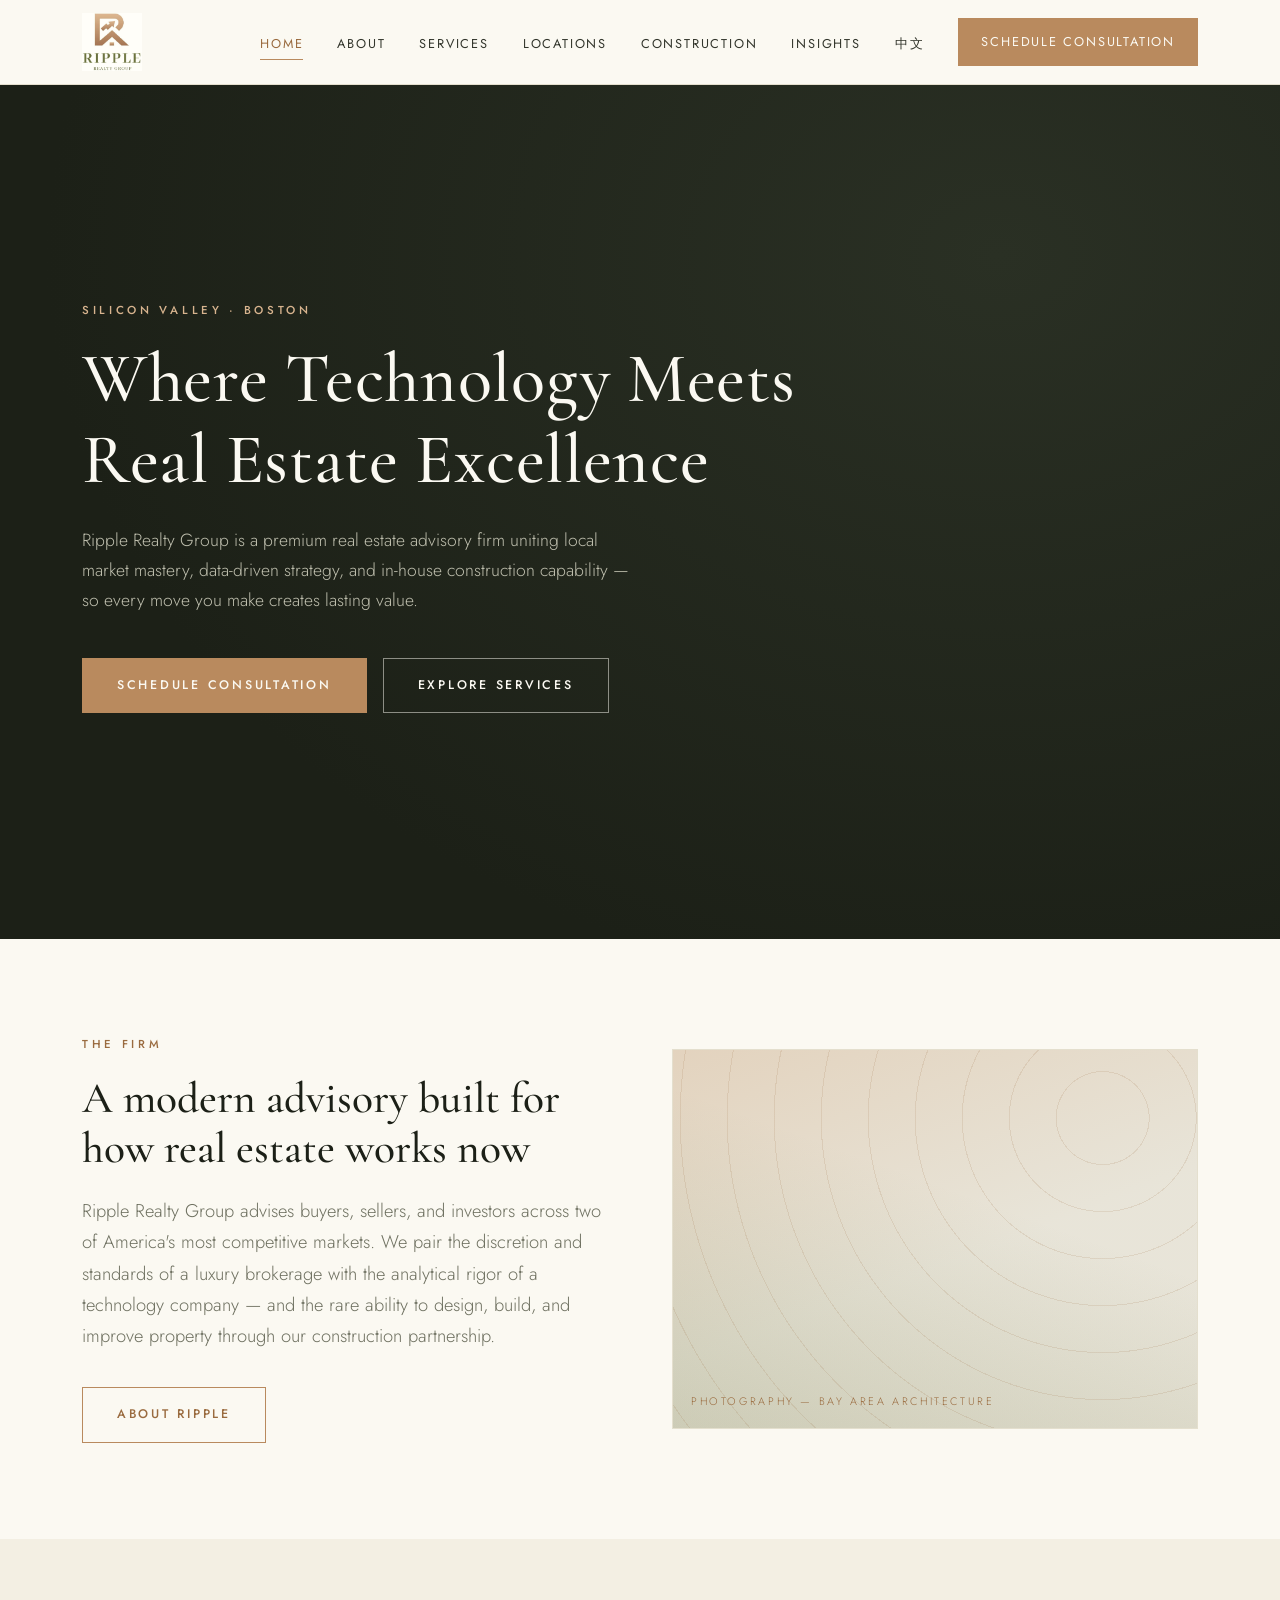
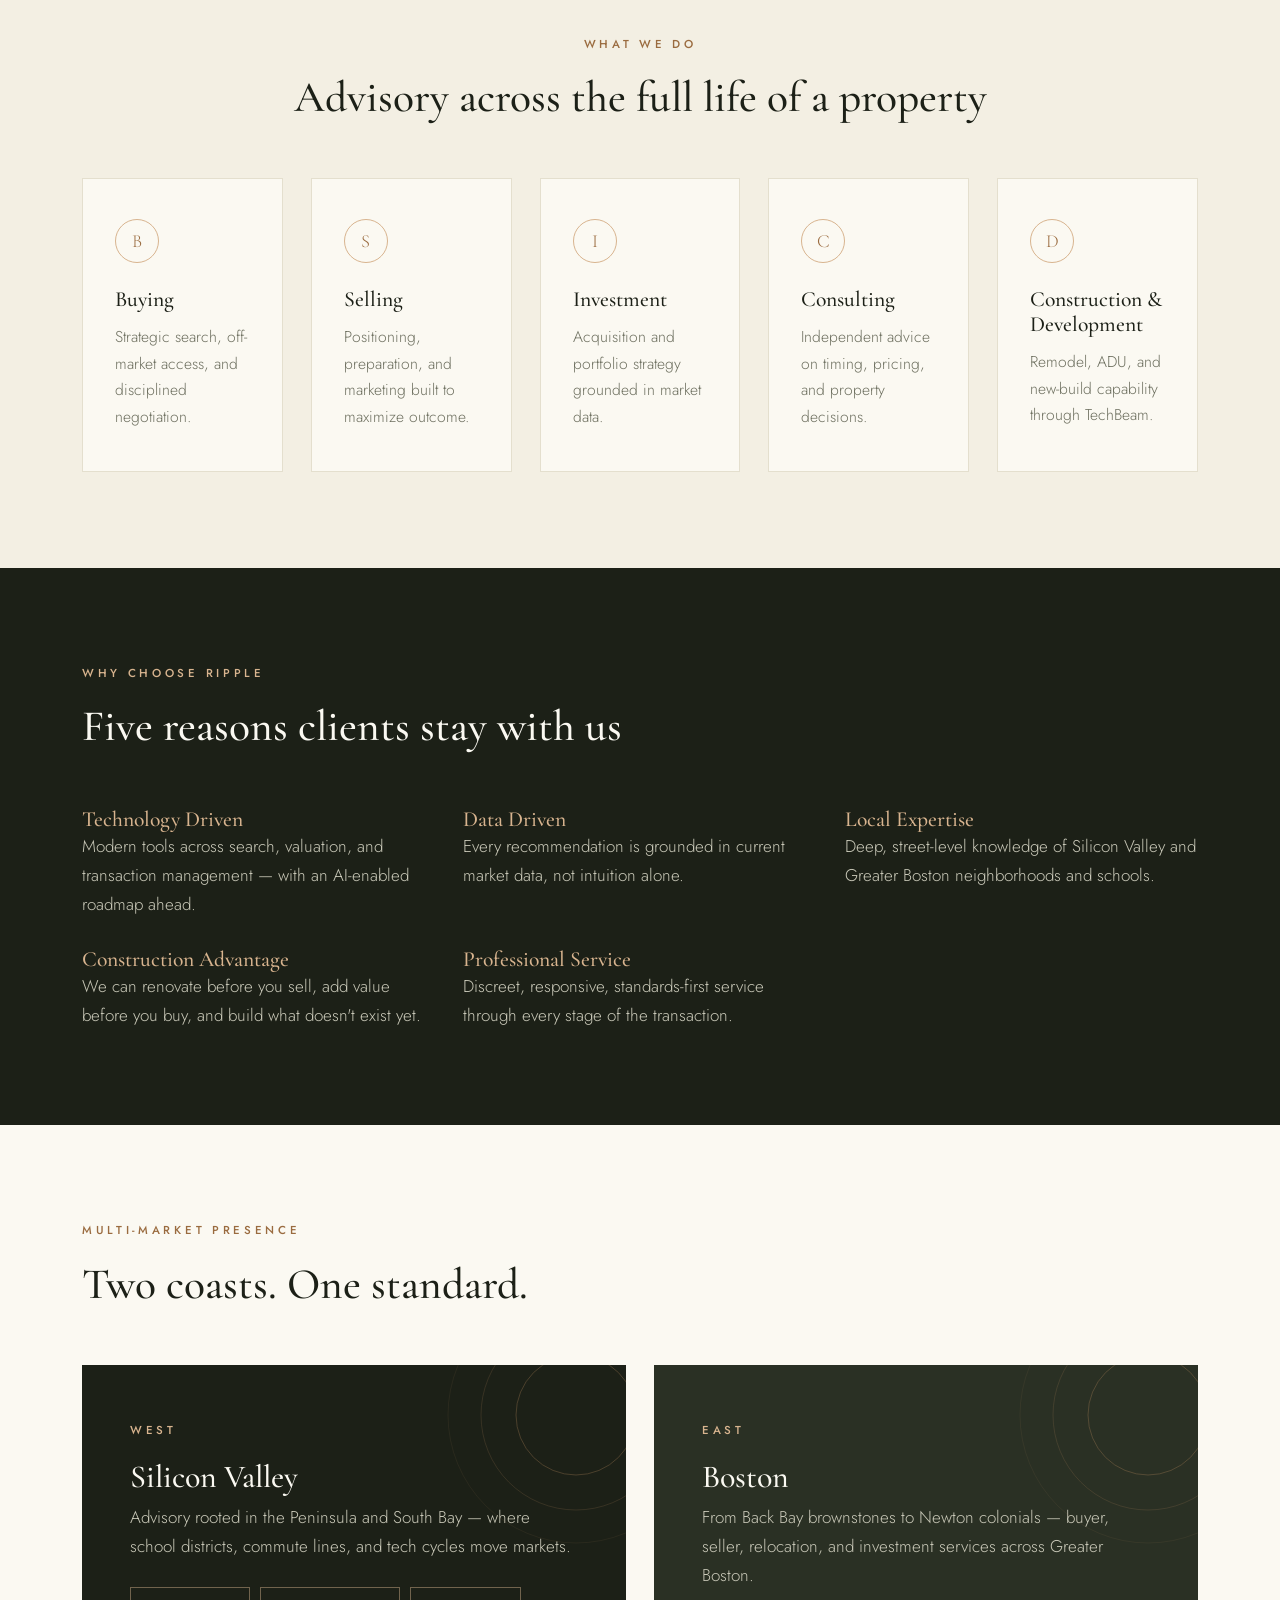
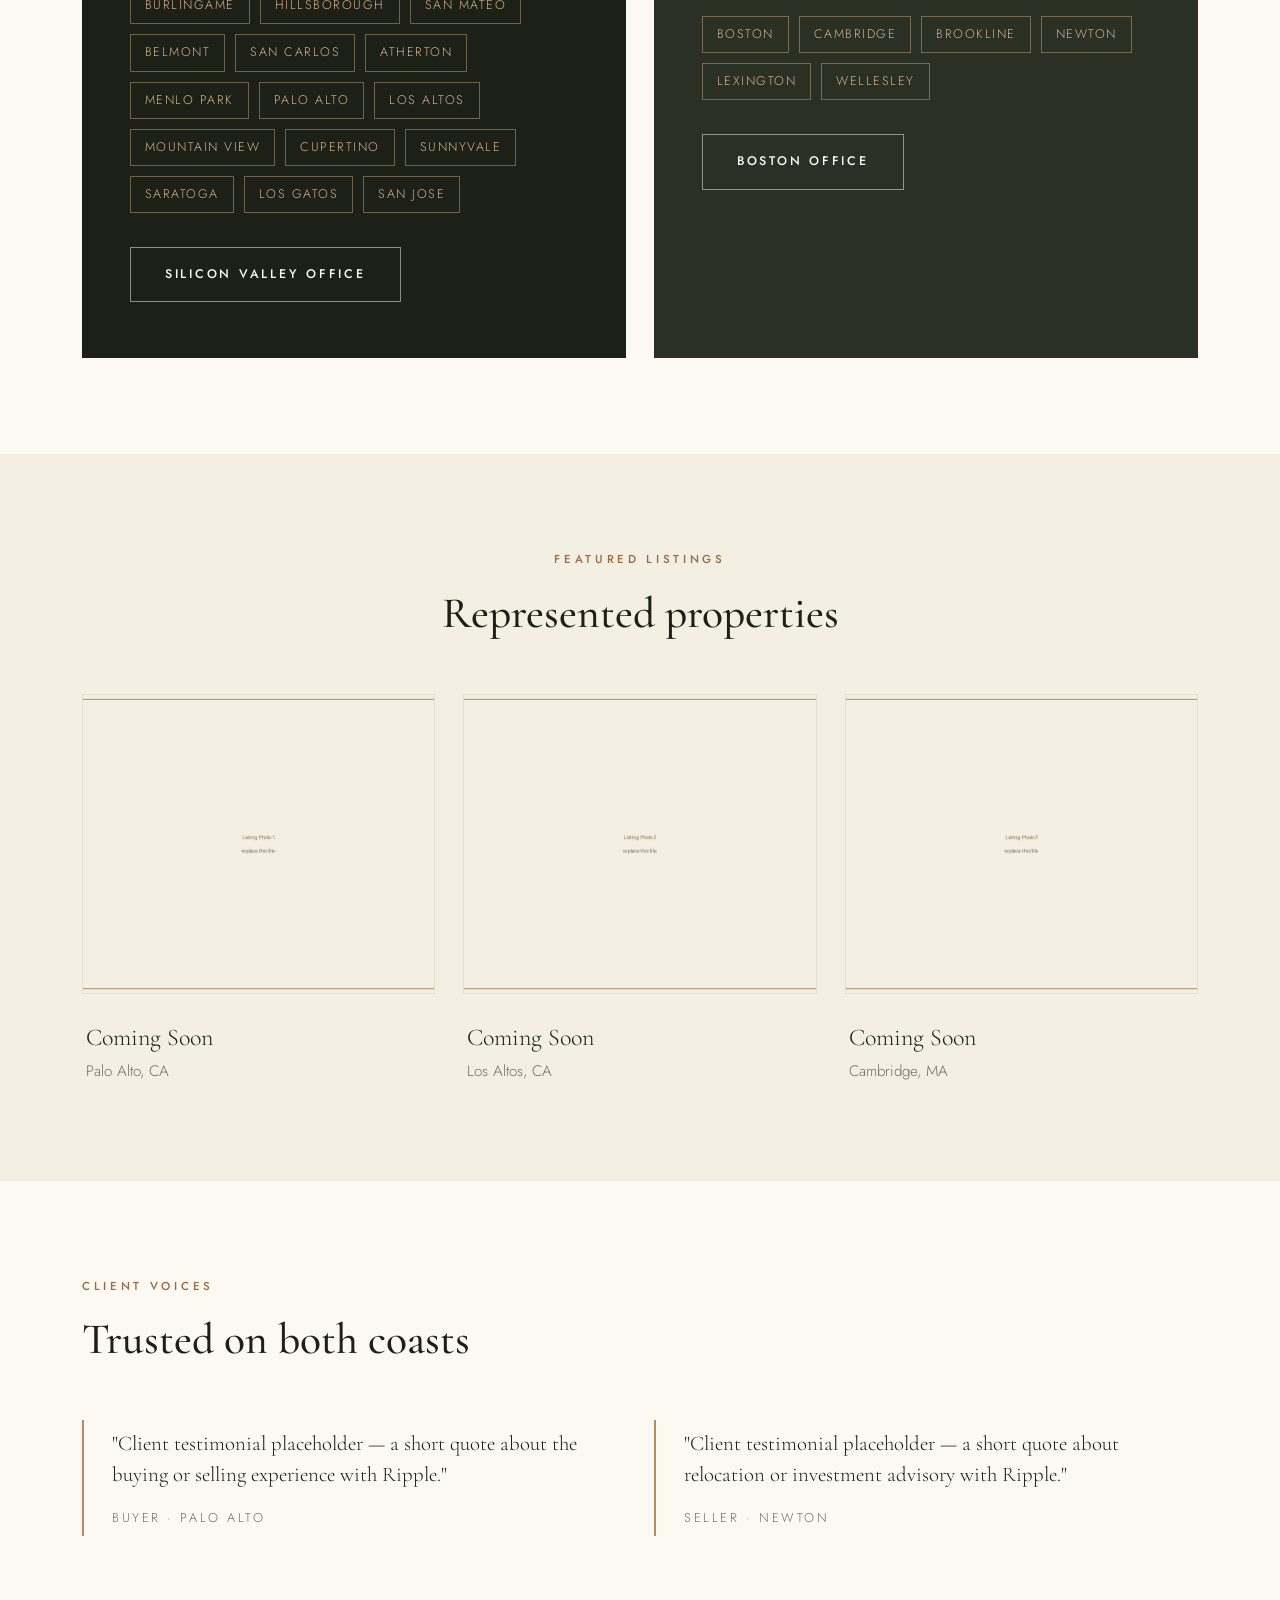
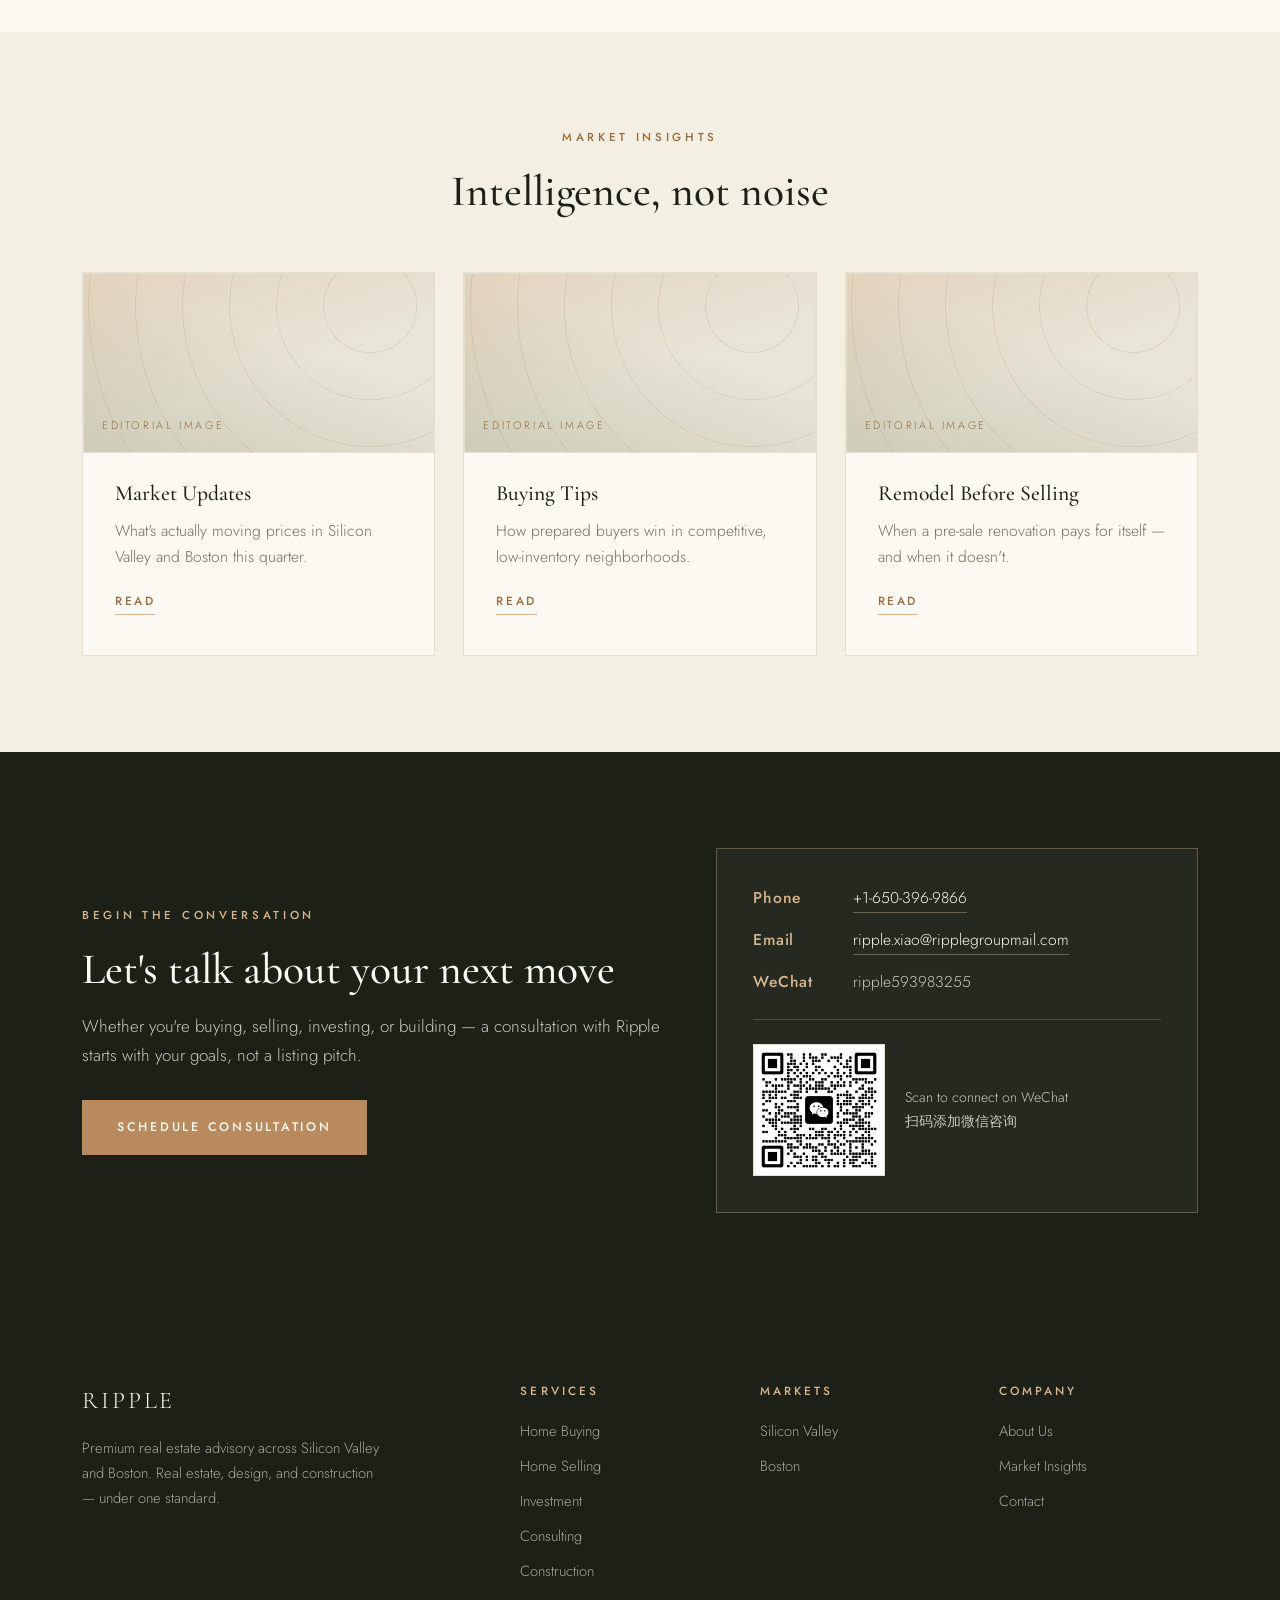
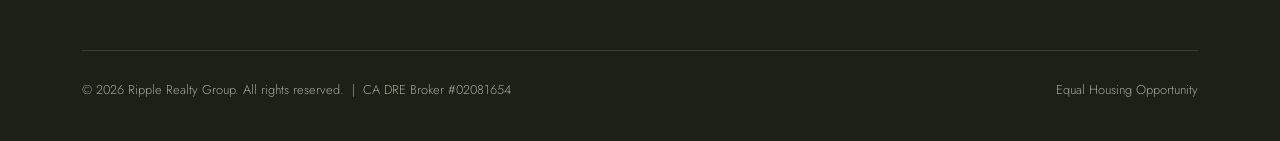
==== index.html @ 5e12f993 "Add Peninsula cities to Silicon Valley area tags Co-Authored-By: Claude Opus 5.5 <noreply@anthropic." ====
<!DOCTYPE html>
<html lang="en">
<head>
<meta charset="UTF-8">
<meta name="viewport" content="width=device-width, initial-scale=1.0">
<title>Ripple Realty Group | Premium Real Estate in Silicon Valley &amp; Boston</title>
<meta name="description" content="Ripple Realty Group is a technology-driven premium real estate advisory firm serving Silicon Valley and Boston — buying, selling, investment, consulting, and construction &amp; development.">
<meta property="og:title" content="Ripple Realty Group | Where Technology Meets Real Estate Excellence">
<meta property="og:description" content="Premium real estate advisory across Silicon Valley and Boston, combining local expertise, data, and construction capability.">
<meta property="og:type" content="website">
<meta property="og:url" content="https://ripplerealtygroup.com/">
<link rel="canonical" href="https://ripplerealtygroup.com/">
<link rel="alternate" hreflang="en" href="https://ripplerealtygroup.com/">
<link rel="alternate" hreflang="zh" href="https://ripplerealtygroup.com/zh/index.html">
<link rel="preconnect" href="https://fonts.googleapis.com">
<link rel="preconnect" href="https://fonts.gstatic.com" crossorigin>
<link href="https://fonts.googleapis.com/css2?family=Cormorant+Garamond:wght@400;500;600&family=Jost:wght@300;400;500&display=swap" rel="stylesheet">
<link rel="stylesheet" href="style.css">
</head>
<body>

<header class="site">
  <div class="wrap nav">
    <a class="logo" href="index.html" aria-label="Ripple Realty Group home"><img src="assets/logo.jpg" alt="Ripple Realty Group"></a>
    <nav>
      <button class="nav-toggle" aria-label="Menu" onclick="document.getElementById('menu').classList.toggle('open')">☰</button>
      <ul id="menu">
        <li><a href="index.html" class="active">Home</a></li>
        <li><a href="about.html">About</a></li>
        <li><a href="services.html">Services</a></li>
        <li><a href="locations.html">Locations</a></li>
        <li><a href="construction.html">Construction</a></li>
        <li><a href="insights.html">Insights</a></li>
        <li><a href="zh/index.html" lang="zh">中文</a></li>
        <li><a class="btn solid" href="#contact">Schedule Consultation</a></li>
      </ul>
    </nav>
  </div>
</header>

<!-- HERO -->
<section class="hero on-dark">
  <svg class="ripple-field" viewBox="0 0 1400 700" preserveAspectRatio="xMidYMid slice" aria-hidden="true">
    <g>
      <circle cx="1080" cy="330" r="120" style="animation-delay:0s"/>
      <circle cx="1080" cy="330" r="120" style="animation-delay:2.2s"/>
      <circle cx="1080" cy="330" r="120" style="animation-delay:4.4s"/>
      <circle cx="1080" cy="330" r="120" style="animation-delay:6.6s"/>
      <circle cx="230" cy="620" r="90" style="animation-delay:1.4s"/>
      <circle cx="230" cy="620" r="90" style="animation-delay:5s"/>
    </g>
  </svg>
  <div class="wrap">
    <span class="eyebrow">Silicon Valley · Boston</span>
    <h1>Where Technology Meets<br>Real Estate Excellence</h1>
    <p class="sub">Ripple Realty Group is a premium real estate advisory firm uniting local market mastery, data-driven strategy, and in-house construction capability — so every move you make creates lasting value.</p>
    <div class="cta-row">
      <a class="btn solid" href="#contact">Schedule Consultation</a>
      <a class="btn ghost-light" href="services.html">Explore Services</a>
    </div>
  </div>
</section>

<!-- COMPANY OVERVIEW -->
<section>
  <div class="wrap feature-row">
    <div>
      <span class="eyebrow">The Firm</span>
      <h2>A modern advisory built for how real estate works now</h2>
      <p class="lede" style="margin-top:22px">Ripple Realty Group advises buyers, sellers, and investors across two of America's most competitive markets. We pair the discretion and standards of a luxury brokerage with the analytical rigor of a technology company — and the rare ability to design, build, and improve property through our construction partnership.</p>
      <a class="btn" style="margin-top:36px" href="about.html">About Ripple</a>
    </div>
    <div class="photo"><span>Photography — Bay Area architecture</span></div>
  </div>
</section>

<!-- SERVICES -->
<section class="tinted">
  <div class="wrap">
    <div class="section-head center">
      <span class="eyebrow">What We Do</span>
      <h2>Advisory across the full life of a property</h2>
    </div>
    <div class="grid c5">
      <a class="card" href="services.html#buying"><div class="card-mark">B</div><h3>Buying</h3><p>Strategic search, off-market access, and disciplined negotiation.</p></a>
      <a class="card" href="services.html#selling"><div class="card-mark">S</div><h3>Selling</h3><p>Positioning, preparation, and marketing built to maximize outcome.</p></a>
      <a class="card" href="services.html#investment"><div class="card-mark">I</div><h3>Investment</h3><p>Acquisition and portfolio strategy grounded in market data.</p></a>
      <a class="card" href="services.html#consulting"><div class="card-mark">C</div><h3>Consulting</h3><p>Independent advice on timing, pricing, and property decisions.</p></a>
      <a class="card" href="construction.html"><div class="card-mark">D</div><h3>Construction &amp; Development</h3><p>Remodel, ADU, and new-build capability through TechBeam.</p></a>
    </div>
  </div>
</section>

<!-- WHY RIPPLE -->
<section class="dark on-dark">
  <div class="wrap">
    <div class="section-head">
      <span class="eyebrow">Why Choose Ripple</span>
      <h2>Five reasons clients stay with us</h2>
    </div>
    <div class="grid c3">
      <div><h3 style="color:var(--bronze-light)">Technology Driven</h3><p>Modern tools across search, valuation, and transaction management — with an AI-enabled roadmap ahead.</p></div>
      <div><h3 style="color:var(--bronze-light)">Data Driven</h3><p>Every recommendation is grounded in current market data, not intuition alone.</p></div>
      <div><h3 style="color:var(--bronze-light)">Local Expertise</h3><p>Deep, street-level knowledge of Silicon Valley and Greater Boston neighborhoods and schools.</p></div>
      <div><h3 style="color:var(--bronze-light)">Construction Advantage</h3><p>We can renovate before you sell, add value before you buy, and build what doesn't exist yet.</p></div>
      <div><h3 style="color:var(--bronze-light)">Professional Service</h3><p>Discreet, responsive, standards-first service through every stage of the transaction.</p></div>
    </div>
  </div>
</section>

<!-- MULTI-MARKET -->
<section>
  <div class="wrap">
    <div class="section-head">
      <span class="eyebrow">Multi-Market Presence</span>
      <h2>Two coasts. One standard.</h2>
    </div>
    <div class="grid c2">
      <div class="market-panel on-dark">
        <svg class="ripple-corner" width="260" height="260" viewBox="0 0 260 260" aria-hidden="true">
          <circle cx="130" cy="130" r="60" fill="none" stroke="#B98A5E" stroke-width="1" opacity=".6"/>
          <circle cx="130" cy="130" r="95" fill="none" stroke="#B98A5E" stroke-width="1" opacity=".35"/>
          <circle cx="130" cy="130" r="128" fill="none" stroke="#B98A5E" stroke-width="1" opacity=".18"/>
        </svg>
        <span class="eyebrow">West</span>
        <h3>Silicon Valley</h3>
        <p>Advisory rooted in the Peninsula and South Bay — where school districts, commute lines, and tech cycles move markets.</p>
        <ul class="areas">
          <li>Burlingame</li><li>Hillsborough</li><li>San Mateo</li><li>Belmont</li><li>San Carlos</li><li>Atherton</li><li>Menlo Park</li><li>Palo Alto</li><li>Los Altos</li><li>Mountain View</li><li>Cupertino</li><li>Sunnyvale</li><li>Saratoga</li><li>Los Gatos</li><li>San Jose</li>
        </ul>
        <a class="btn ghost-light" href="locations.html#silicon-valley">Silicon Valley Office</a>
      </div>
      <div class="market-panel alt on-dark">
        <svg class="ripple-corner" width="260" height="260" viewBox="0 0 260 260" aria-hidden="true">
          <circle cx="130" cy="130" r="60" fill="none" stroke="#B98A5E" stroke-width="1" opacity=".6"/>
          <circle cx="130" cy="130" r="95" fill="none" stroke="#B98A5E" stroke-width="1" opacity=".35"/>
          <circle cx="130" cy="130" r="128" fill="none" stroke="#B98A5E" stroke-width="1" opacity=".18"/>
        </svg>
        <span class="eyebrow">East</span>
        <h3>Boston</h3>
        <p>From Back Bay brownstones to Newton colonials — buyer, seller, relocation, and investment services across Greater Boston.</p>
        <ul class="areas">
          <li>Boston</li><li>Cambridge</li><li>Brookline</li><li>Newton</li><li>Lexington</li><li>Wellesley</li>
        </ul>
        <a class="btn ghost-light" href="locations.html#boston">Boston Office</a>
      </div>
    </div>
  </div>
</section>

<!-- FEATURED LISTINGS (placeholder) -->
<section class="tinted">
  <div class="wrap">
    <div class="section-head center">
      <span class="eyebrow">Featured Listings</span>
      <h2>Represented properties</h2>
    </div>
    <div class="grid c3">
      <div class="listing"><img class="lphoto" src="assets/listing-1.jpg" alt="Featured listing — Palo Alto, CA"><div class="meta"><div class="price">Coming Soon</div><div class="addr">Palo Alto, CA</div></div></div>
      <div class="listing"><img class="lphoto" src="assets/listing-2.jpg" alt="Featured listing — Los Altos, CA"><div class="meta"><div class="price">Coming Soon</div><div class="addr">Los Altos, CA</div></div></div>
      <div class="listing"><img class="lphoto" src="assets/listing-3.jpg" alt="Featured listing — Cambridge, MA"><div class="meta"><div class="price">Coming Soon</div><div class="addr">Cambridge, MA</div></div></div>
    </div>
  </div>
</section>

<!-- TESTIMONIALS (placeholder) -->
<section>
  <div class="wrap">
    <div class="section-head">
      <span class="eyebrow">Client Voices</span>
      <h2>Trusted on both coasts</h2>
    </div>
    <div class="grid c2">
      <blockquote class="quote"><p>"Client testimonial placeholder — a short quote about the buying or selling experience with Ripple."</p><cite>Buyer · Palo Alto</cite></blockquote>
      <blockquote class="quote"><p>"Client testimonial placeholder — a short quote about relocation or investment advisory with Ripple."</p><cite>Seller · Newton</cite></blockquote>
    </div>
  </div>
</section>

<!-- MARKET INSIGHTS -->
<section class="tinted">
  <div class="wrap">
    <div class="section-head center">
      <span class="eyebrow">Market Insights</span>
      <h2>Intelligence, not noise</h2>
    </div>
    <div class="grid c3">
      <a class="card" href="insights.html"><div class="photo" style="min-height:180px;margin:-40px -32px 28px"><span>Editorial image</span></div><h3>Market Updates</h3><p>What's actually moving prices in Silicon Valley and Boston this quarter.</p><span class="more">Read</span></a>
      <a class="card" href="insights.html"><div class="photo" style="min-height:180px;margin:-40px -32px 28px"><span>Editorial image</span></div><h3>Buying Tips</h3><p>How prepared buyers win in competitive, low-inventory neighborhoods.</p><span class="more">Read</span></a>
      <a class="card" href="insights.html"><div class="photo" style="min-height:180px;margin:-40px -32px 28px"><span>Editorial image</span></div><h3>Remodel Before Selling</h3><p>When a pre-sale renovation pays for itself — and when it doesn't.</p><span class="more">Read</span></a>
    </div>
  </div>
</section>

<!-- CONTACT CTA -->
<section class="dark on-dark" id="contact">
  <div class="wrap contact-grid">
    <div>
      <span class="eyebrow">Begin the Conversation</span>
      <h2>Let's talk about your next move</h2>
      <p style="margin:18px 0 30px">Whether you're buying, selling, investing, or building — a consultation with Ripple starts with your goals, not a listing pitch.</p>
      <a class="btn solid" href="mailto:ripple.xiao@ripplegroupmail.com">Schedule Consultation</a>
    </div>
    <div class="contact-card">
      <div class="row"><b>Phone</b><a href="tel:+16503969866">+1-650-396-9866</a></div>
      <div class="row"><b>Email</b><a href="mailto:ripple.xiao@ripplegroupmail.com">ripple.xiao@ripplegroupmail.com</a></div>
      <div class="row"><b>WeChat</b><span>ripple593983255</span></div>
      <div class="qr-box">
        <img src="assets/wechat-qr.png" alt="WeChat QR code — scan to add Ripple Realty Group on WeChat">
        <p>Scan to connect on WeChat<br>扫码添加微信咨询</p>
      </div>
    </div>
  </div>
</section>

<footer class="site">
  <div class="wrap">
    <div class="cols">
      <div>
        <div class="brandline">RIPPLE</div>
        <p style="margin-top:14px;max-width:300px">Premium real estate advisory across Silicon Valley and Boston. Real estate, design, and construction — under one standard.</p>
      </div>
      <div>
        <h4>Services</h4>
        <ul>
          <li><a href="services.html#buying">Home Buying</a></li>
          <li><a href="services.html#selling">Home Selling</a></li>
          <li><a href="services.html#investment">Investment</a></li>
          <li><a href="services.html#consulting">Consulting</a></li>
          <li><a href="construction.html">Construction</a></li>
        </ul>
      </div>
      <div>
        <h4>Markets</h4>
        <ul>
          <li><a href="locations.html#silicon-valley">Silicon Valley</a></li>
          <li><a href="locations.html#boston">Boston</a></li>
        </ul>
      </div>
      <div>
        <h4>Company</h4>
        <ul>
          <li><a href="about.html">About Us</a></li>
          <li><a href="insights.html">Market Insights</a></li>
          <li><a href="#contact">Contact</a></li>
        </ul>
      </div>
    </div>
    <div class="legal">
      <span>© 2026 Ripple Realty Group. All rights reserved. &nbsp;|&nbsp; CA DRE Broker #02081654</span>
      <span>Equal Housing Opportunity</span>
    </div>
  </div>
</footer>

</body>
</html>
---- style.css ----
/* ============================================================
   Ripple Realty Group — Brand Stylesheet
   Palette drawn from brand logo: cream, bronze, olive, deep ink
   ============================================================ */
:root {
  --cream: #FBF9F2;
  --cream-deep: #F3EFE3;
  --bronze: #B98A5E;
  --bronze-light: #D8B48F;
  --bronze-deep: #9A6B3F;
  --olive: #71793F;
  --olive-soft: #8A9159;
  --ink: #1C2017;
  --ink-soft: #2A3024;
  --text: #33362C;
  --text-muted: #6E7060;
  --line: #E4DFCE;
  --radius: 2px;
  --max: 1180px;
  --font-display: "Cormorant Garamond", Georgia, serif;
  --font-body: "Jost", "Helvetica Neue", Arial, sans-serif;
}

* { margin: 0; padding: 0; box-sizing: border-box; }
html { scroll-behavior: smooth; }
body {
  font-family: var(--font-body);
  font-weight: 300;
  color: var(--text);
  background: var(--cream);
  line-height: 1.7;
  font-size: 17px;
  -webkit-font-smoothing: antialiased;
}
img { max-width: 100%; display: block; }
a { color: inherit; text-decoration: none; }
.wrap { max-width: var(--max); margin: 0 auto; padding: 0 32px; }

/* ---------- Typography ---------- */
h1, h2, h3, .display {
  font-family: var(--font-display);
  font-weight: 500;
  color: var(--ink);
  line-height: 1.15;
}
h1 { font-size: clamp(2.6rem, 5.5vw, 4.4rem); letter-spacing: 0.01em; }
h2 { font-size: clamp(1.9rem, 3.4vw, 2.8rem); }
h3 { font-size: 1.35rem; }
.eyebrow {
  font-family: var(--font-body);
  font-size: 0.72rem;
  font-weight: 500;
  letter-spacing: 0.32em;
  text-transform: uppercase;
  color: var(--bronze-deep);
  display: block;
  margin-bottom: 18px;
}
.on-dark .eyebrow { color: var(--bronze-light); }
.on-dark h1, .on-dark h2, .on-dark h3 { color: var(--cream); }
.on-dark p { color: #C9C8B8; }
.lede { font-size: 1.15rem; color: var(--text-muted); max-width: 640px; }

/* ---------- Buttons ---------- */
.btn {
  display: inline-block;
  font-family: var(--font-body);
  font-size: 0.78rem;
  font-weight: 500;
  letter-spacing: 0.22em;
  text-transform: uppercase;
  padding: 16px 34px;
  border: 1px solid var(--bronze);
  color: var(--bronze-deep);
  background: transparent;
  transition: background .3s, color .3s;
  cursor: pointer;
}
.btn:hover { background: var(--bronze); color: var(--cream); }
.btn.solid { background: var(--bronze); color: var(--cream); }
.btn.solid:hover { background: var(--bronze-deep); border-color: var(--bronze-deep); }
.btn.ghost-light { border-color: rgba(251,249,242,.5); color: var(--cream); }
.btn.ghost-light:hover { background: var(--cream); color: var(--ink); border-color: var(--cream); }
.btn:focus-visible { outline: 2px solid var(--olive); outline-offset: 3px; }

/* ---------- Header ---------- */
header.site {
  position: sticky; top: 0; z-index: 50;
  background: rgba(251,249,242,.92);
  backdrop-filter: blur(10px);
  border-bottom: 1px solid var(--line);
}
.nav {
  display: flex; align-items: center; justify-content: space-between;
  height: 84px;
}
.nav .logo img { height: 58px; width: auto; }
.nav ul { display: flex; gap: 34px; list-style: none; align-items: center; }
.nav ul a {
  font-size: 0.8rem; font-weight: 400; letter-spacing: 0.14em;
  text-transform: uppercase; color: var(--text);
  padding: 6px 0; border-bottom: 1px solid transparent;
  transition: border-color .25s, color .25s;
}
.nav ul a:hover, .nav ul a.active { color: var(--bronze-deep); border-color: var(--bronze); }
.nav .btn { padding: 12px 22px; }
.nav-toggle { display: none; background: none; border: none; font-size: 1.6rem; color: var(--ink); cursor: pointer; }

/* ---------- Hero (ripple signature) ---------- */
.hero {
  position: relative;
  background: radial-gradient(120% 140% at 78% 20%, var(--ink-soft) 0%, var(--ink) 62%);
  color: var(--cream);
  overflow: hidden;
}
.hero .wrap { position: relative; z-index: 2; padding-top: 120px; padding-bottom: 130px; }
.hero p.sub { max-width: 560px; margin: 26px 0 42px; color: #BFBFAE; font-size: 1.1rem; }
.hero .cta-row { display: flex; gap: 16px; flex-wrap: wrap; }
.ripple-field {
  position: absolute; inset: 0; z-index: 1; pointer-events: none;
}
.ripple-field circle {
  fill: none;
  stroke: var(--bronze);
  stroke-width: 1;
  opacity: 0;
  transform-origin: center;
  animation: ripple 9s linear infinite;
}
@keyframes ripple {
  0%   { opacity: 0; transform: scale(.35); }
  18%  { opacity: .38; }
  100% { opacity: 0; transform: scale(1.55); }
}
@media (prefers-reduced-motion: reduce) {
  .ripple-field circle { animation: none; opacity: .16; }
}

/* ---------- Sections ---------- */
section { padding: 96px 0; }
section.tight { padding: 72px 0; }
section.dark { background: var(--ink); }
section.tinted { background: var(--cream-deep); }
.section-head { max-width: 720px; margin-bottom: 56px; }
.section-head.center { margin-left: auto; margin-right: auto; text-align: center; }
.divider-ripple { display: block; margin: 22px 0 0; }

/* ---------- Grids & cards ---------- */
.grid { display: grid; gap: 28px; }
.grid.c3 { grid-template-columns: repeat(3, 1fr); }
.grid.c2 { grid-template-columns: repeat(2, 1fr); }
.grid.c5 { grid-template-columns: repeat(5, 1fr); }

.card {
  background: var(--cream);
  border: 1px solid var(--line);
  padding: 40px 32px;
  transition: transform .3s, box-shadow .3s, border-color .3s;
}
.card:hover { transform: translateY(-4px); border-color: var(--bronze-light); box-shadow: 0 18px 40px -24px rgba(28,32,23,.35); }
.card h3 { margin-bottom: 12px; }
.card p { font-size: 0.98rem; color: var(--text-muted); }
.card .more {
  display: inline-block; margin-top: 20px;
  font-size: 0.74rem; font-weight: 500; letter-spacing: 0.22em; text-transform: uppercase;
  color: var(--bronze-deep); border-bottom: 1px solid var(--bronze-light); padding-bottom: 3px;
}
.card-mark {
  width: 44px; height: 44px; margin-bottom: 24px;
  border: 1px solid var(--bronze-light); border-radius: 50%;
  display: flex; align-items: center; justify-content: center;
  color: var(--bronze-deep); font-family: var(--font-display); font-size: 1.15rem;
}

/* photo placeholder blocks — swap with real photography */
.photo {
  position: relative; overflow: hidden;
  background:
    linear-gradient(160deg, rgba(185,138,94,.28), rgba(28,32,23,.05) 55%),
    linear-gradient(20deg, rgba(113,121,63,.22), transparent 60%),
    var(--cream-deep);
  border: 1px solid var(--line);
  min-height: 260px;
  display: flex; align-items: flex-end;
}
.photo::before {
  content: ""; position: absolute; inset: 0;
  background-image: repeating-radial-gradient(circle at 82% 18%, transparent 0 46px, rgba(154,107,63,.14) 46px 47px);
}
.photo span {
  position: relative; margin: 18px;
  font-size: .68rem; letter-spacing: .24em; text-transform: uppercase; color: var(--bronze-deep);
}

/* ---------- Listings ---------- */
.listing .photo { min-height: 300px; }
.listing .meta { padding: 24px 4px 0; }
.listing .meta .price { font-family: var(--font-display); font-size: 1.5rem; color: var(--ink); }
.listing .meta .addr { color: var(--text-muted); font-size: .95rem; }

/* ---------- Markets ---------- */
.market-panel {
  position: relative; padding: 56px 48px;
  background: var(--ink); color: var(--cream); overflow: hidden;
}
.market-panel.alt { background: var(--ink-soft); }
.market-panel h3 { font-size: 2rem; color: var(--cream); margin-bottom: 8px; }
.market-panel .areas { display: flex; flex-wrap: wrap; gap: 10px; margin: 26px 0 34px; padding: 0; list-style: none; }
.market-panel .areas li {
  font-size: .78rem; letter-spacing: .12em; text-transform: uppercase;
  border: 1px solid rgba(216,180,143,.45); color: var(--bronze-light);
  padding: 7px 14px;
}
.market-panel .ripple-corner { position: absolute; right: -80px; top: -80px; opacity: .5; }

/* ---------- Testimonials ---------- */
.quote {
  border-left: 2px solid var(--bronze); padding: 8px 0 8px 28px;
}
.quote p { font-family: var(--font-display); font-size: 1.3rem; color: var(--ink); line-height: 1.5; }
.quote cite { display: block; margin-top: 16px; font-style: normal; font-size: .8rem; letter-spacing: .2em; text-transform: uppercase; color: var(--text-muted); }

/* ---------- CTA band ---------- */
.cta-band { text-align: center; }
.cta-band h2 { margin-bottom: 18px; }
.cta-band p { max-width: 560px; margin: 0 auto 36px; }

/* ---------- Footer ---------- */
footer.site {
  background: var(--ink); color: #A8A897; padding: 72px 0 40px; font-size: .92rem;
}
footer .cols { display: grid; grid-template-columns: 2fr 1fr 1fr 1fr; gap: 40px; margin-bottom: 56px; }
footer h4 { font-family: var(--font-body); font-size: .74rem; letter-spacing: .26em; text-transform: uppercase; color: var(--bronze-light); margin-bottom: 18px; font-weight: 500; }
footer ul { list-style: none; }
footer ul li { margin-bottom: 10px; }
footer a:hover { color: var(--cream); }
footer .brandline { font-family: var(--font-display); font-size: 1.5rem; color: var(--cream); letter-spacing: .12em; }
footer .legal { border-top: 1px solid rgba(228,223,206,.15); padding-top: 28px; display: flex; justify-content: space-between; flex-wrap: wrap; gap: 12px; font-size: .8rem; }

/* ---------- Page hero (internal pages) ---------- */
.page-hero { background: var(--ink); padding: 88px 0; position: relative; overflow: hidden; }
.page-hero h1 { font-size: clamp(2.2rem, 4.5vw, 3.4rem); }
.page-hero p { max-width: 620px; margin-top: 18px; }

/* ---------- Two-col feature rows ---------- */
.feature-row { display: grid; grid-template-columns: 1fr 1fr; gap: 64px; align-items: center; }
.feature-row + .feature-row { margin-top: 88px; }
.feature-row .photo { min-height: 380px; }
.feature-row.flip > .photo { order: 2; }

/* ---------- Responsive ---------- */
@media (max-width: 960px) {
  .grid.c3, .grid.c5 { grid-template-columns: repeat(2, 1fr); }
  .feature-row { grid-template-columns: 1fr; gap: 36px; }
  .feature-row.flip > .photo { order: 0; }
  footer .cols { grid-template-columns: 1fr 1fr; }
}
@media (max-width: 720px) {
  .nav ul { 
    display: none; position: absolute; top: 84px; left: 0; right: 0;
    background: var(--cream); border-bottom: 1px solid var(--line);
    flex-direction: column; gap: 0; padding: 12px 0;
  }
  .nav ul.open { display: flex; }
  .nav ul li { width: 100%; text-align: center; }
  .nav ul a { display: block; padding: 14px 0; }
  .nav-toggle { display: block; }
  .nav .btn { display: none; }
  .grid.c2, .grid.c3, .grid.c5 { grid-template-columns: 1fr; }
  .hero .wrap { padding-top: 80px; padding-bottom: 90px; }
  section { padding: 68px 0; }
}

/* ---------- Contact block ---------- */
.contact-grid { display: grid; grid-template-columns: 1.2fr 1fr; gap: 56px; align-items: center; text-align: left; }
.contact-card { background: rgba(251,249,242,.04); border: 1px solid rgba(216,180,143,.35); padding: 36px; }
.contact-card .row { display: flex; gap: 14px; margin-bottom: 14px; font-size: .98rem; color: #C9C8B8; }
.contact-card .row b { color: var(--bronze-light); font-weight: 500; min-width: 86px; letter-spacing: .05em; }
.contact-card a { color: var(--cream); border-bottom: 1px solid rgba(216,180,143,.4); }
.qr-box { display: flex; gap: 20px; align-items: center; margin-top: 24px; padding-top: 24px; border-top: 1px solid rgba(216,180,143,.25); }
.qr-box img { width: 132px; height: 132px; border: 1px solid rgba(216,180,143,.4); background: var(--cream); }
.qr-box p { font-size: .88rem; color: #C9C8B8; }
.team-card img.portrait { width: calc(100% + 64px); margin: -40px -32px 28px; max-width: none; }
@media (max-width: 960px) { .contact-grid { grid-template-columns: 1fr; } }

/* ---------- Listing photos (file-swap placeholders) ---------- */
.listing img.lphoto { width: 100%; height: 300px; object-fit: cover; border: 1px solid var(--line); }
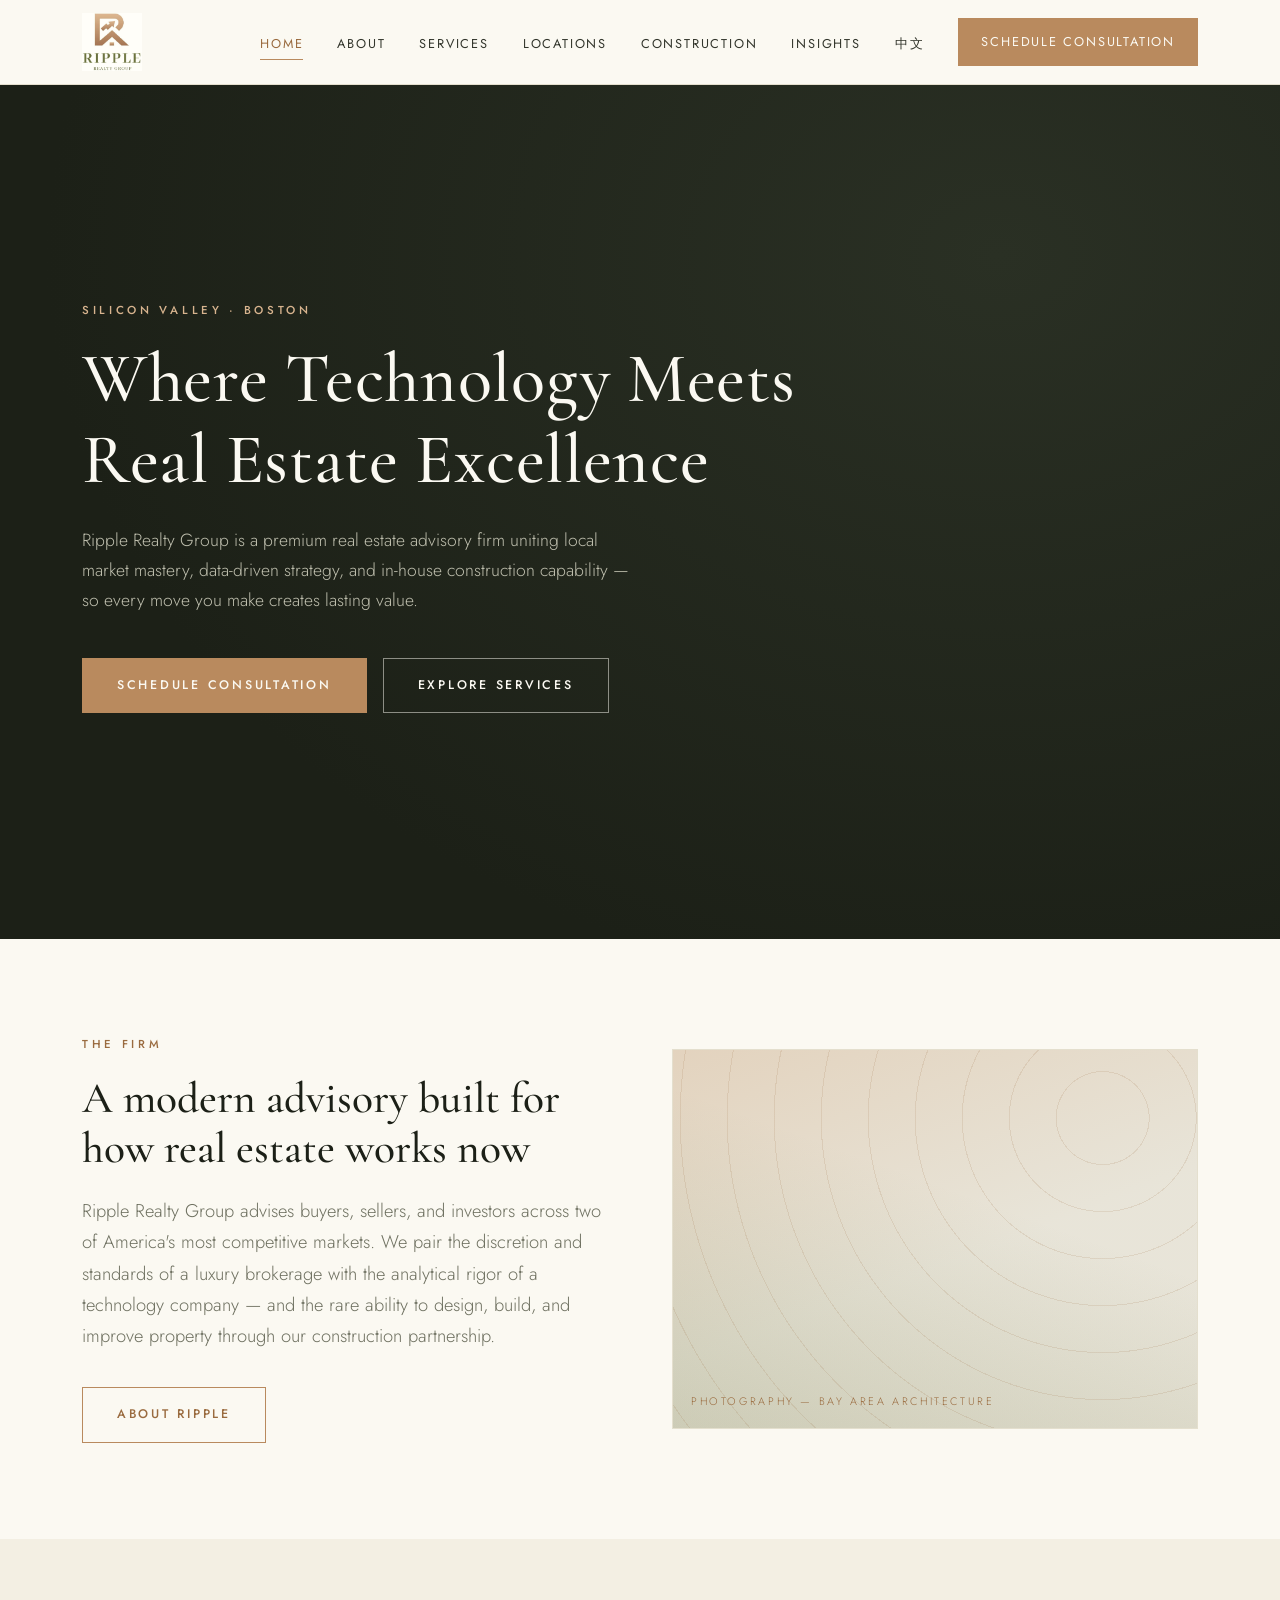
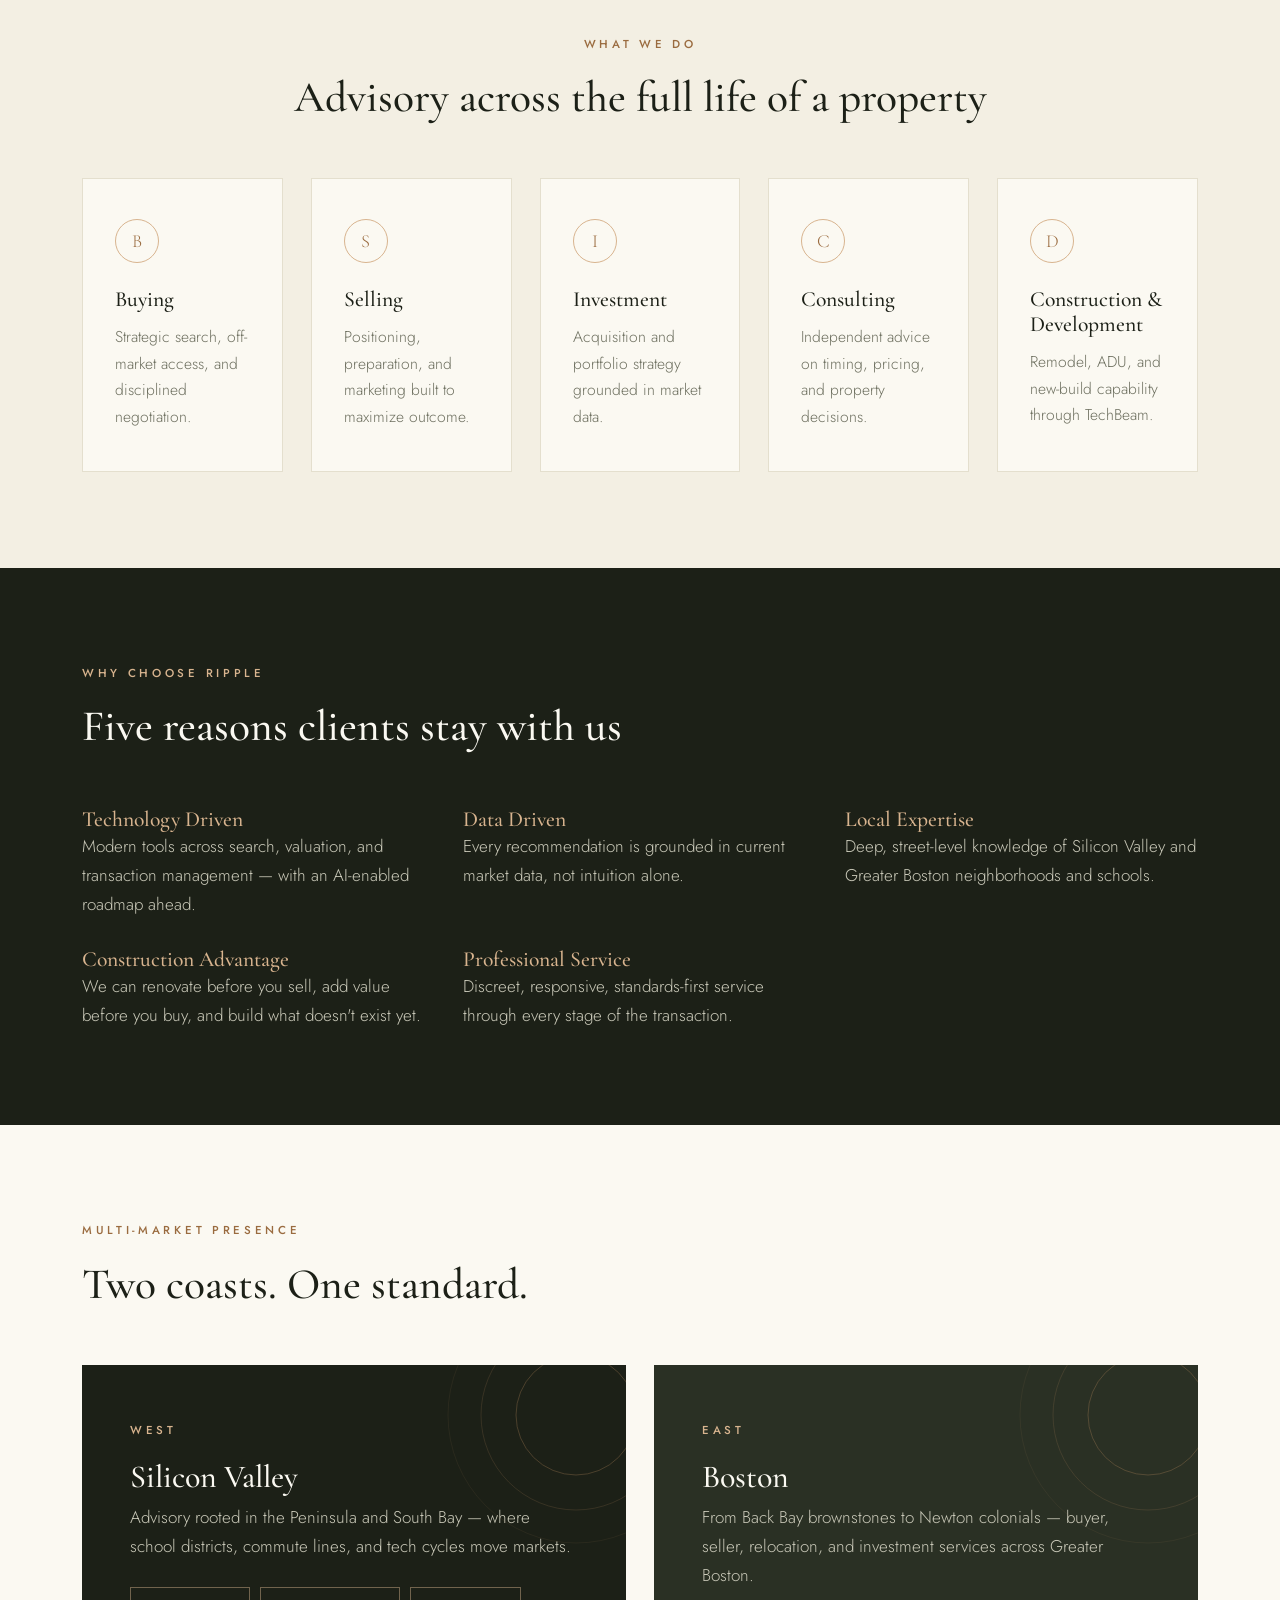
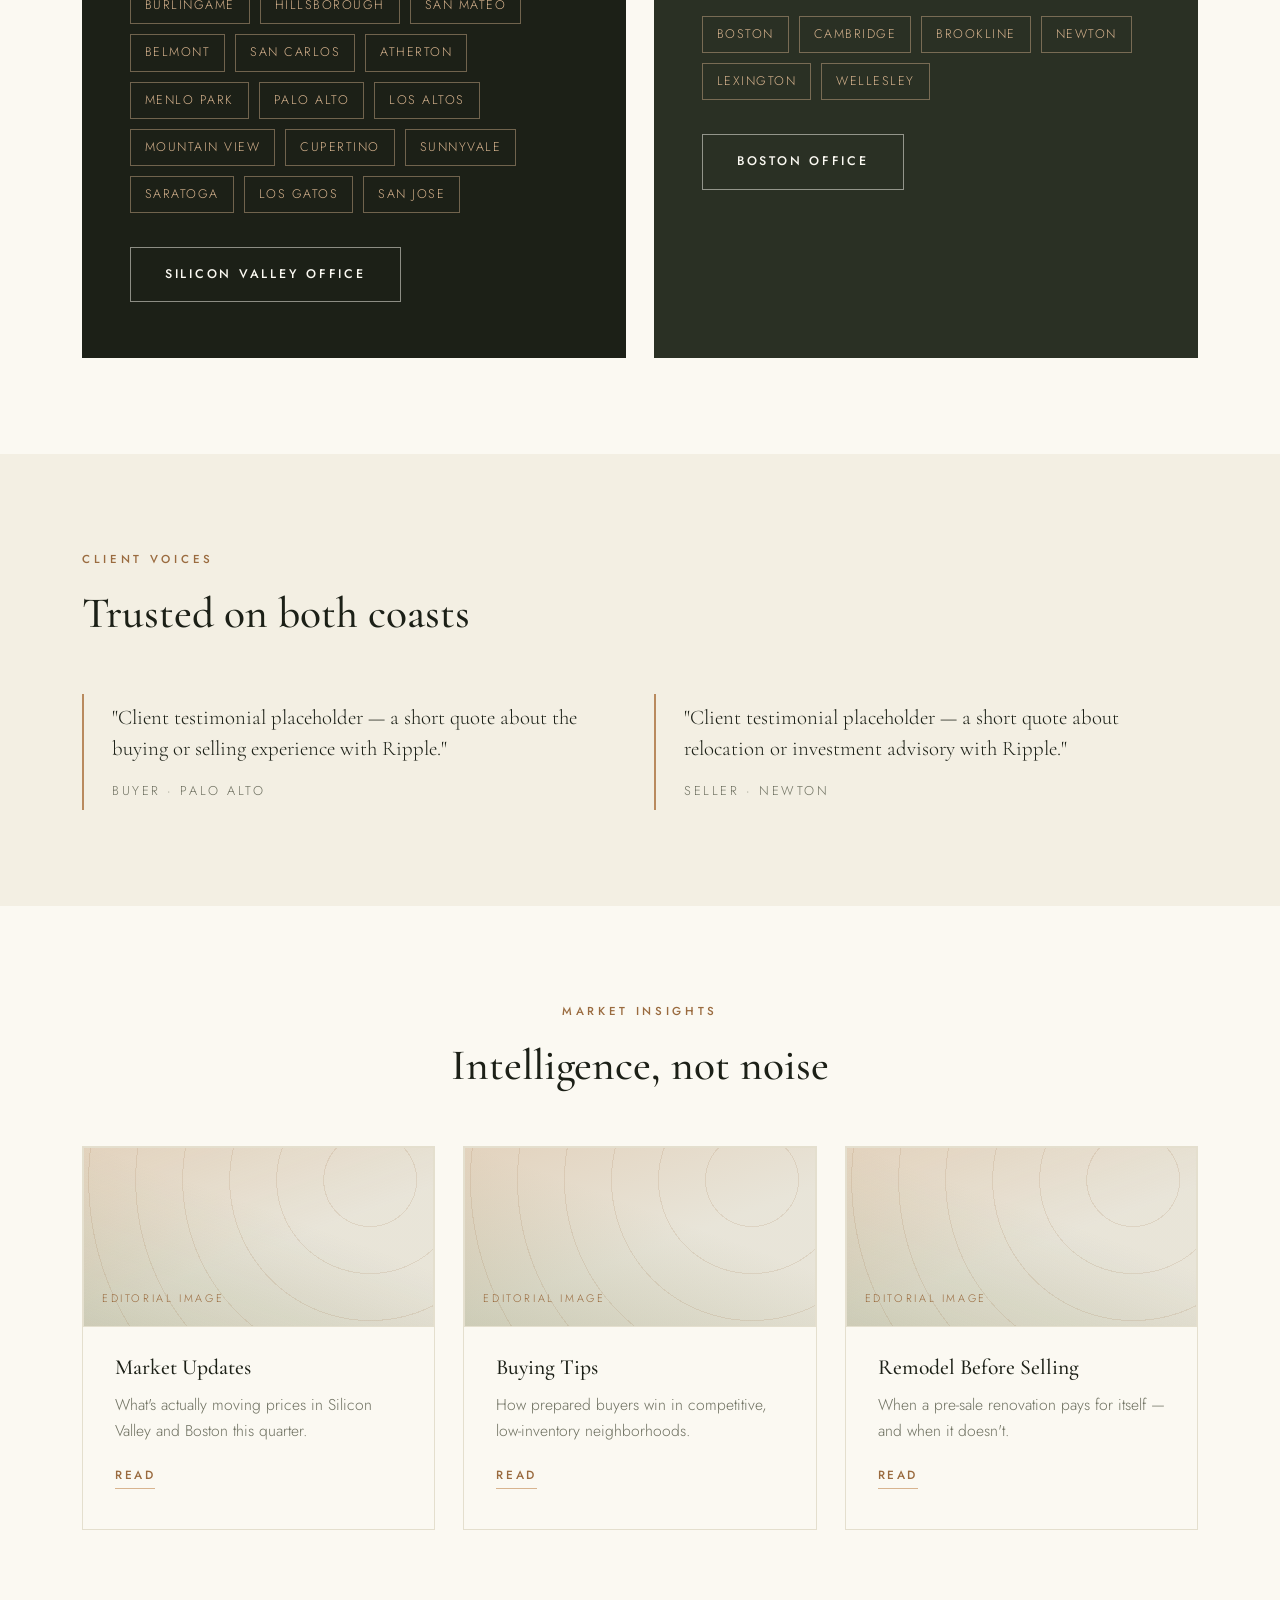
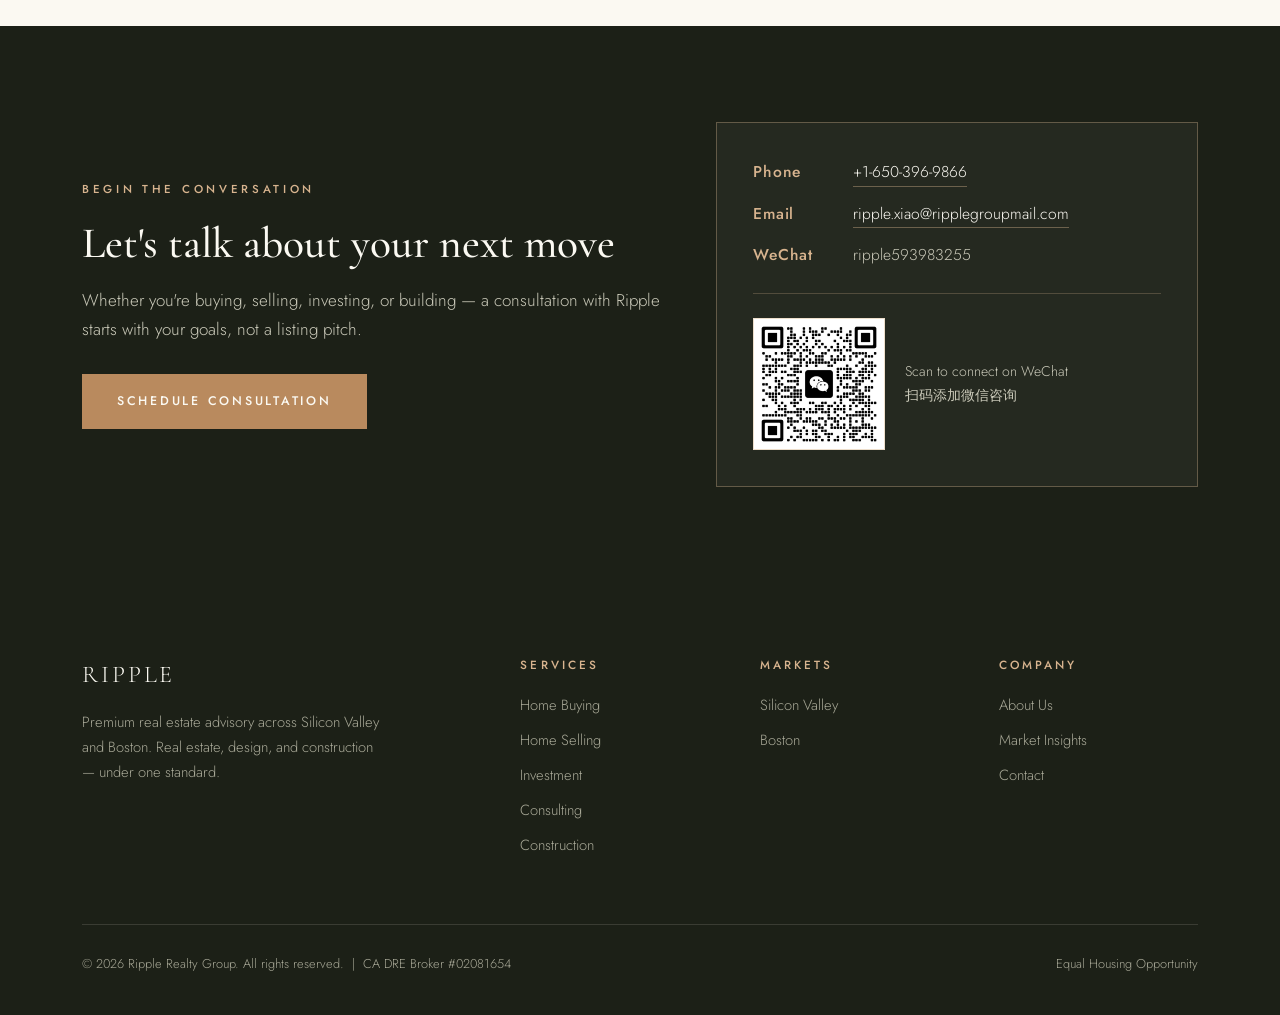
==== commit f95c9260: "Remove featured listings section from home pages Co-Authored-By: Claude Opus 5.5 <noreply@anthropic." ====
--- a/index.html
+++ b/index.html
@@ -148,23 +148,8 @@
   </div>
 </section>
 
-<!-- FEATURED LISTINGS (placeholder) -->
+<!-- TESTIMONIALS (placeholder) -->
 <section class="tinted">
-  <div class="wrap">
-    <div class="section-head center">
-      <span class="eyebrow">Featured Listings</span>
-      <h2>Represented properties</h2>
-    </div>
-    <div class="grid c3">
-      <div class="listing"><img class="lphoto" src="assets/listing-1.jpg" alt="Featured listing — Palo Alto, CA"><div class="meta"><div class="price">Coming Soon</div><div class="addr">Palo Alto, CA</div></div></div>
-      <div class="listing"><img class="lphoto" src="assets/listing-2.jpg" alt="Featured listing — Los Altos, CA"><div class="meta"><div class="price">Coming Soon</div><div class="addr">Los Altos, CA</div></div></div>
-      <div class="listing"><img class="lphoto" src="assets/listing-3.jpg" alt="Featured listing — Cambridge, MA"><div class="meta"><div class="price">Coming Soon</div><div class="addr">Cambridge, MA</div></div></div>
-    </div>
-  </div>
-</section>
-
-<!-- TESTIMONIALS (placeholder) -->
-<section>
   <div class="wrap">
     <div class="section-head">
       <span class="eyebrow">Client Voices</span>
@@ -178,7 +163,7 @@
 </section>
 
 <!-- MARKET INSIGHTS -->
-<section class="tinted">
+<section>
   <div class="wrap">
     <div class="section-head center">
       <span class="eyebrow">Market Insights</span>
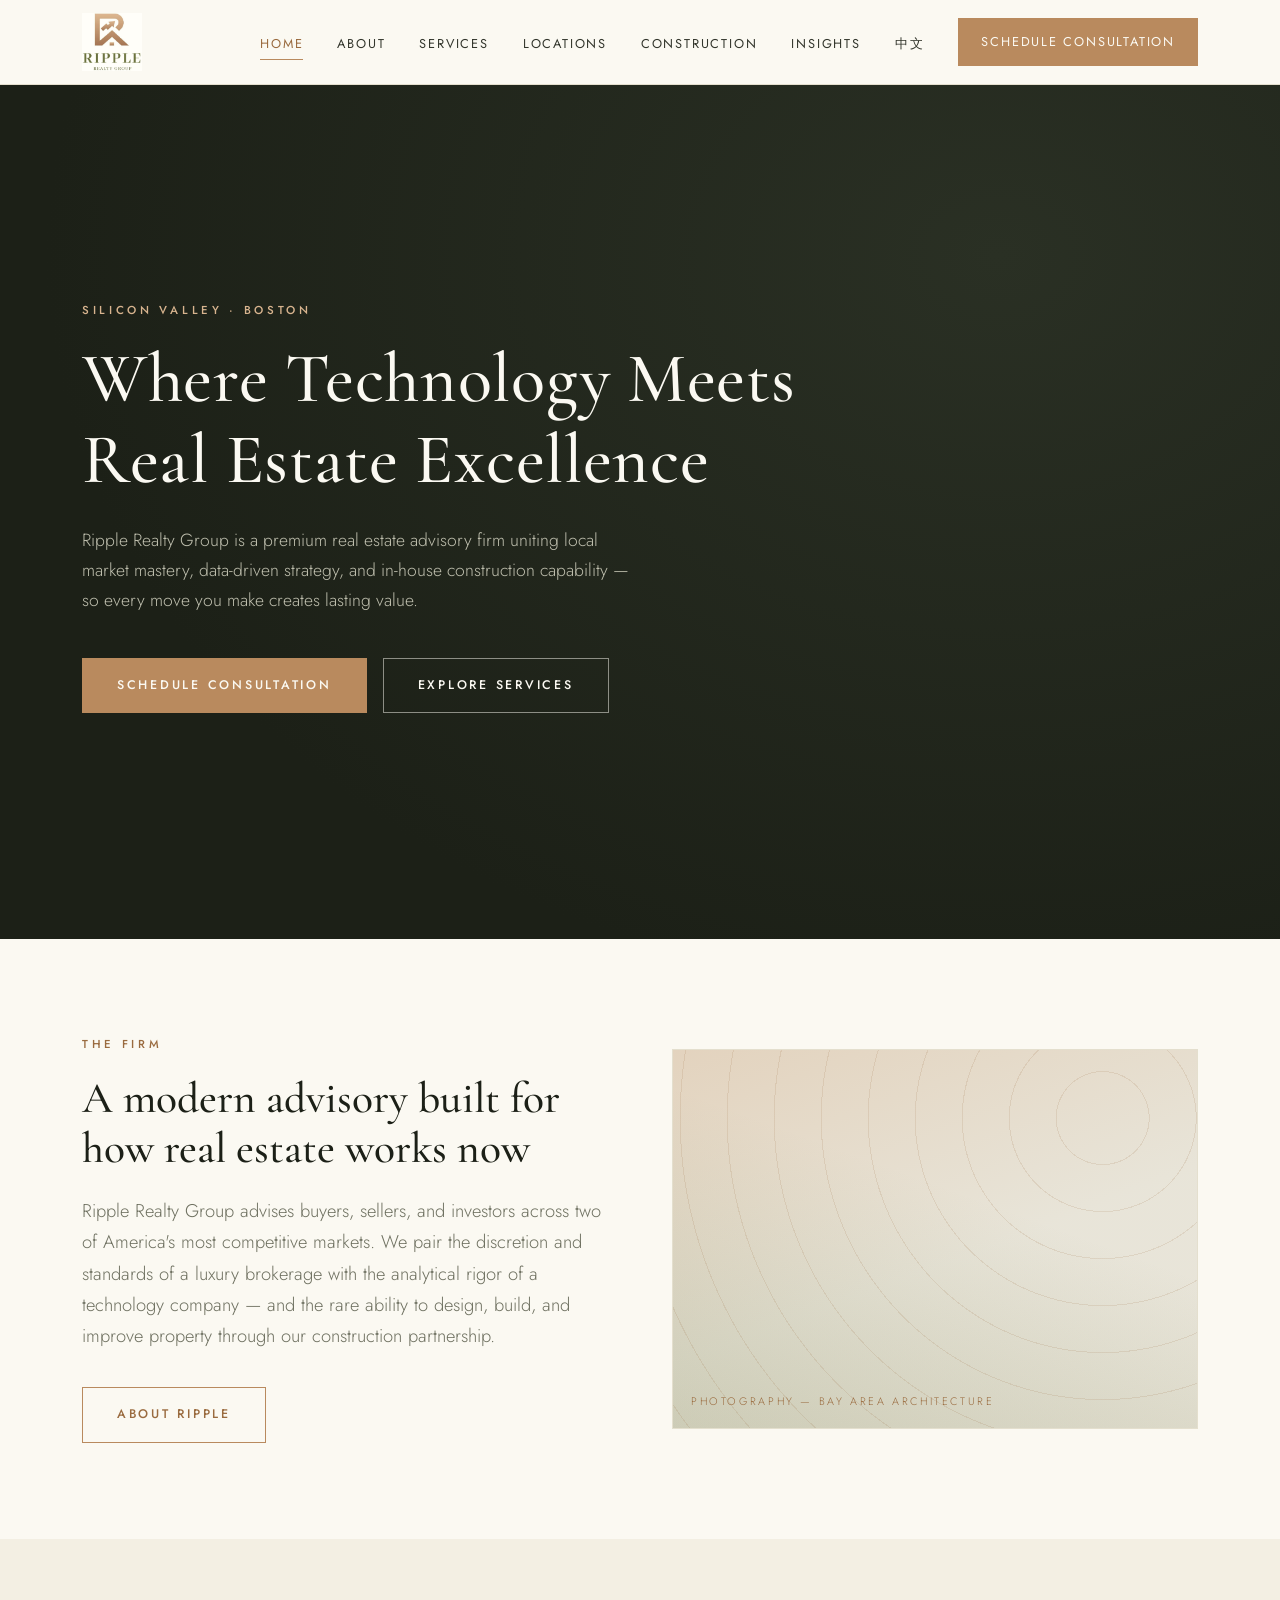
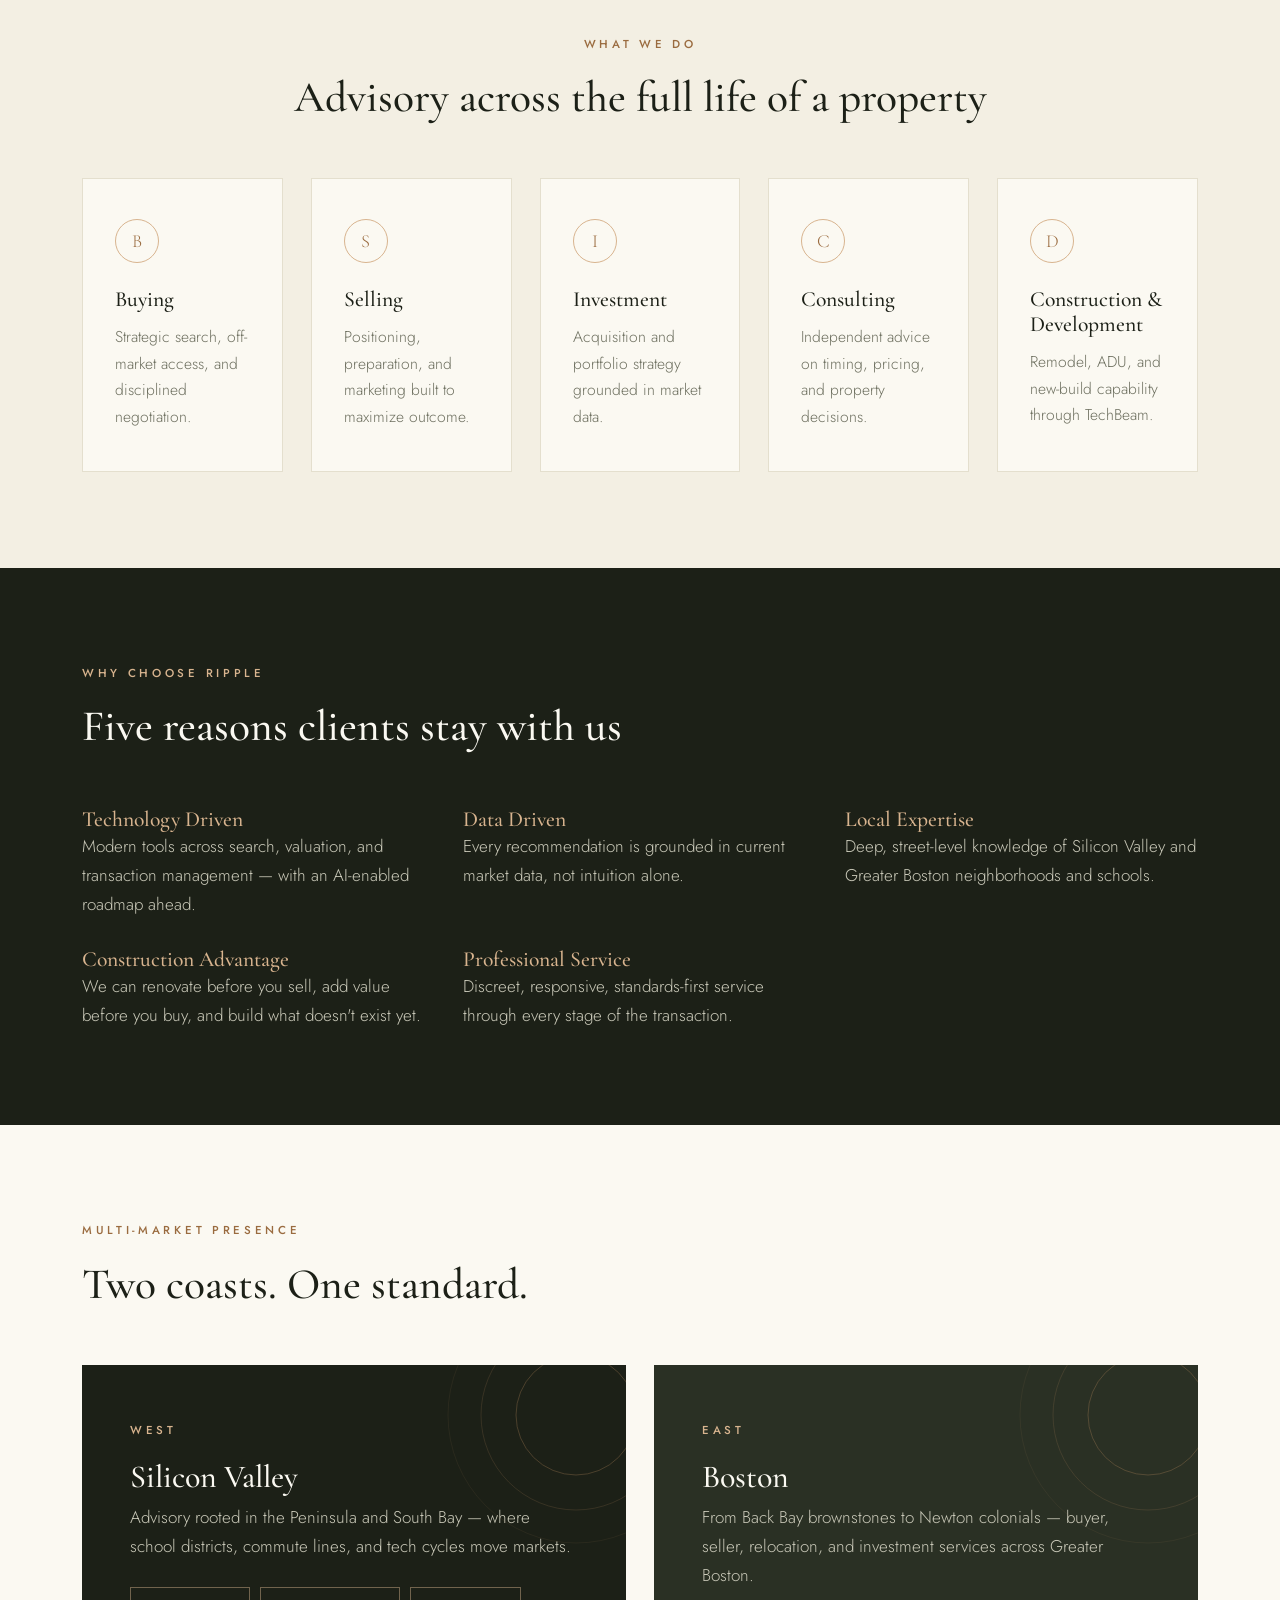
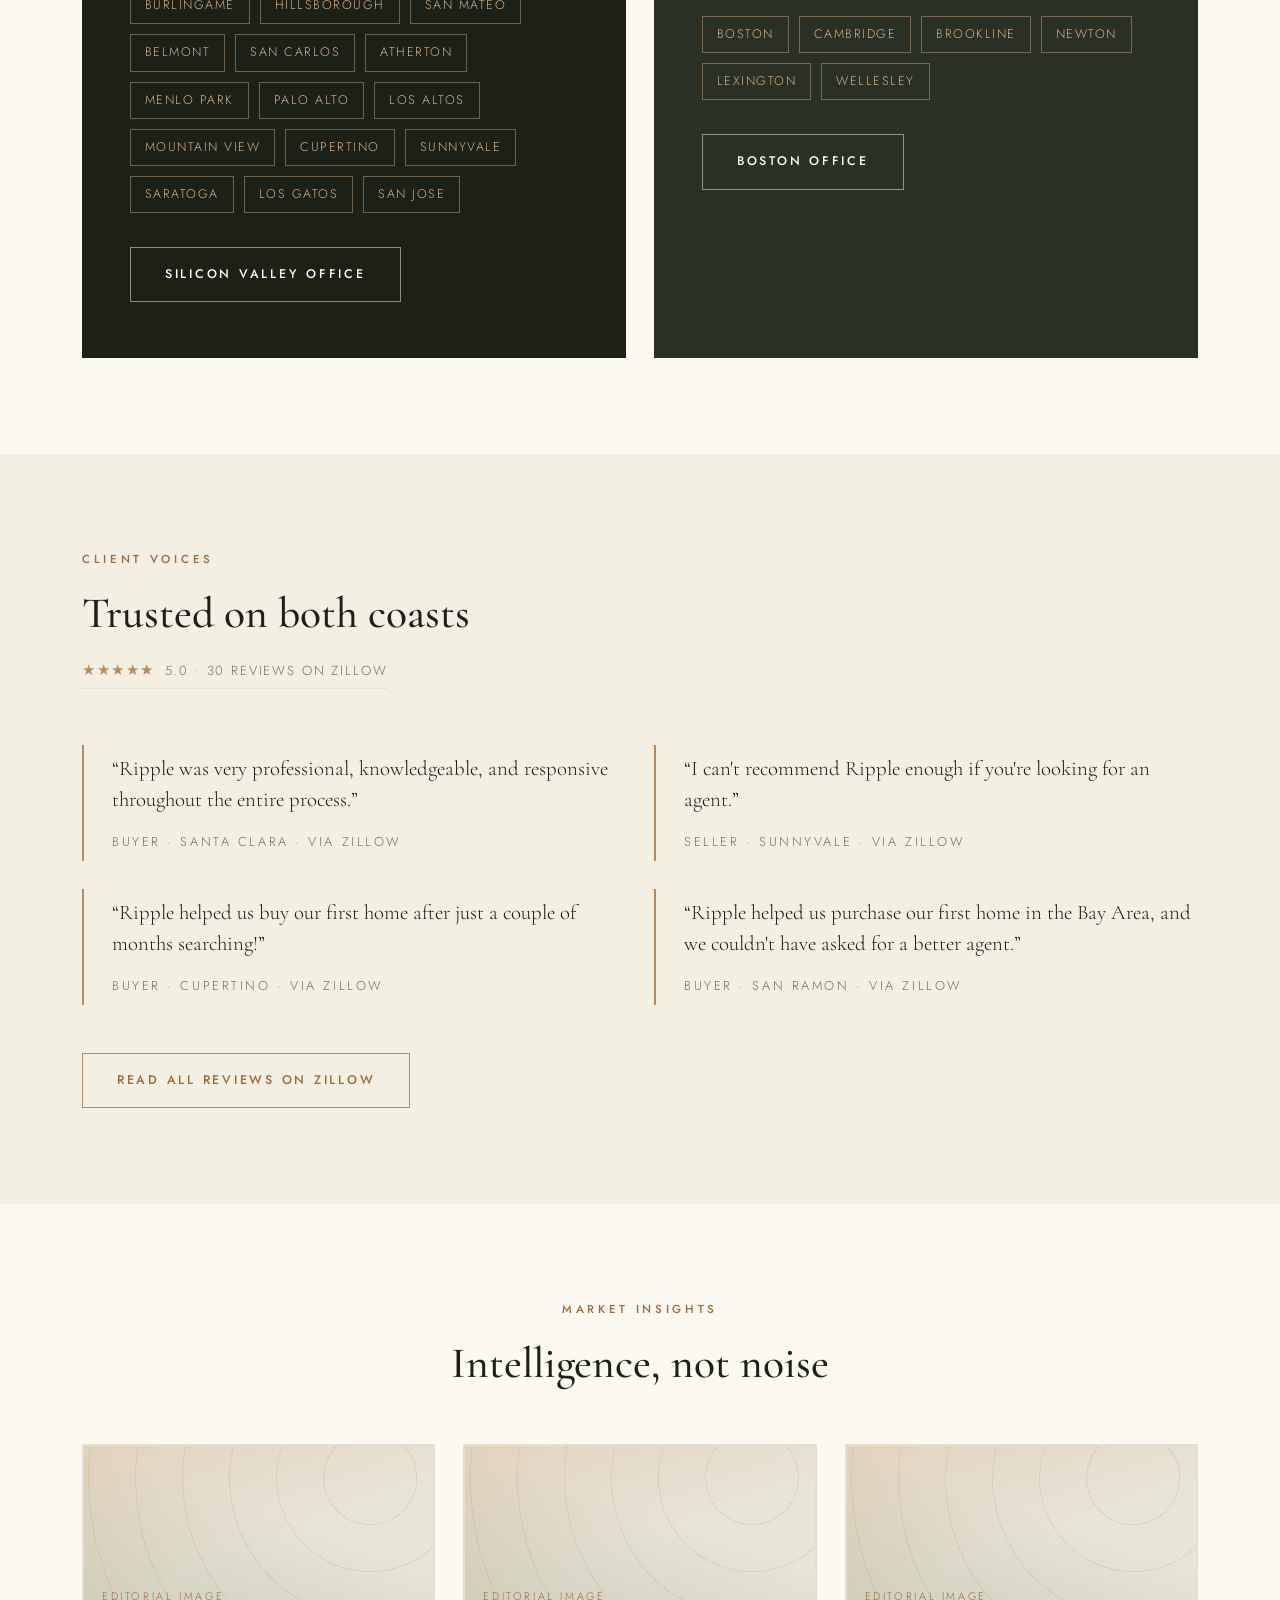
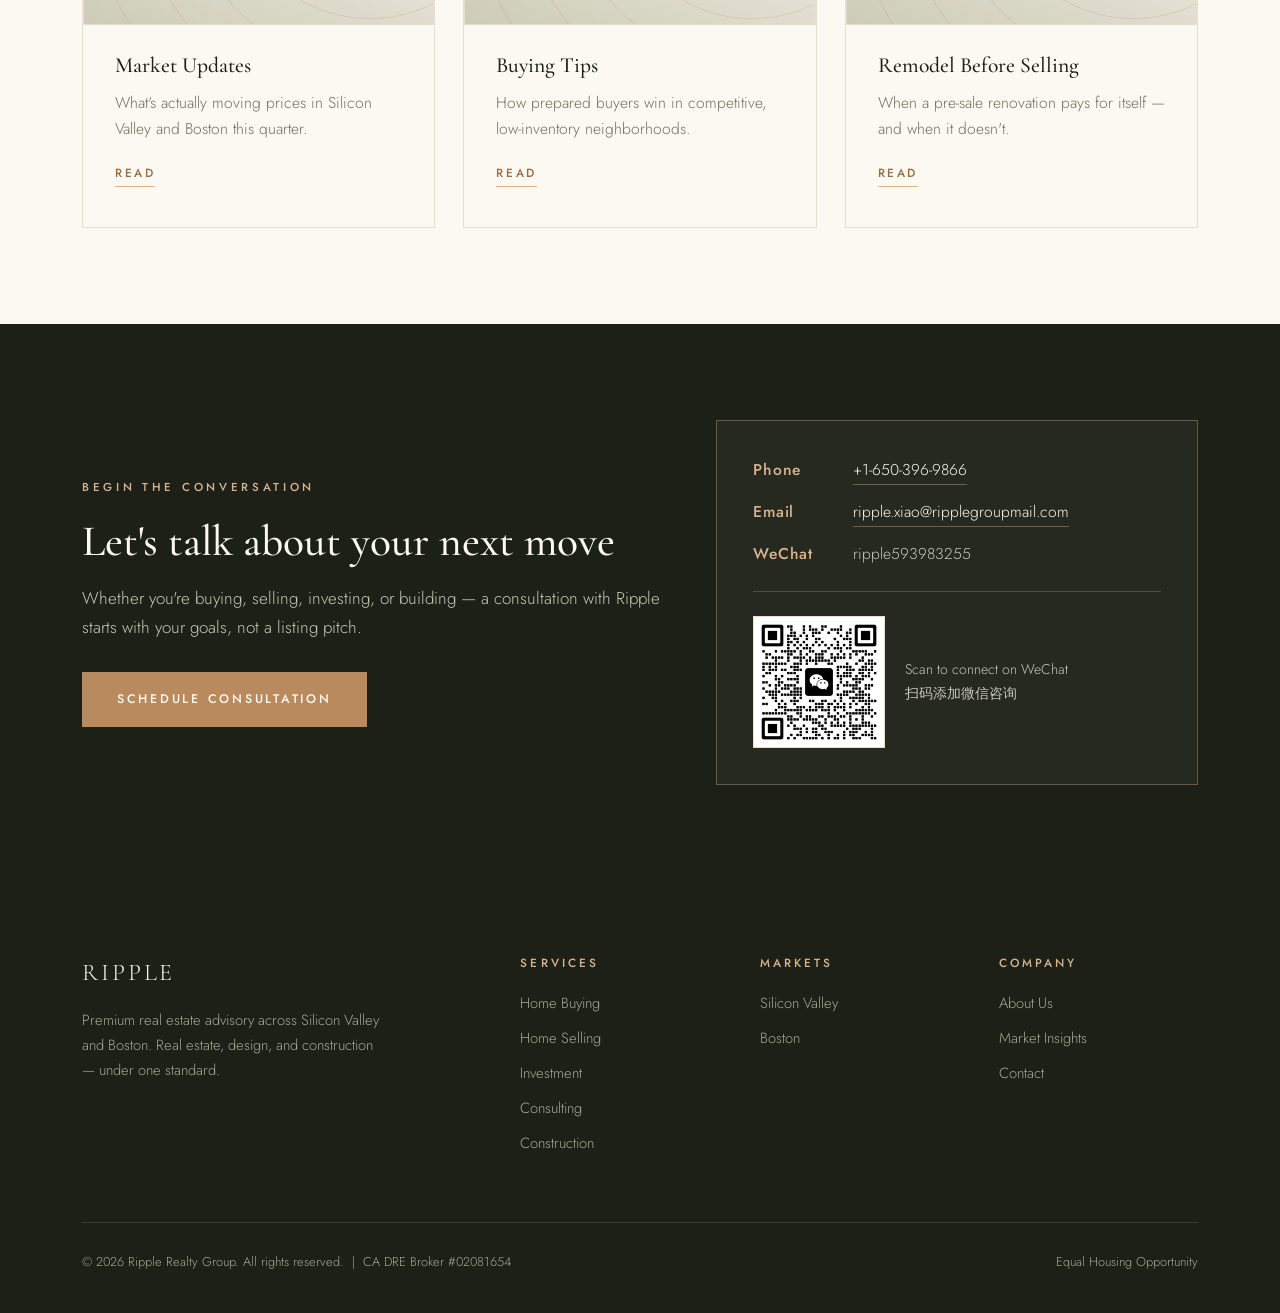
==== commit eb61a6cd: "Replace testimonial placeholders with Zillow reviews Co-Authored-By: Claude Opus 5.5 <noreply@anthro" ====
--- a/index.html
+++ b/index.html
@@ -148,17 +148,21 @@
   </div>
 </section>
 
-<!-- TESTIMONIALS (placeholder) -->
+<!-- TESTIMONIALS (from Zillow) -->
 <section class="tinted">
   <div class="wrap">
     <div class="section-head">
       <span class="eyebrow">Client Voices</span>
       <h2>Trusted on both coasts</h2>
+      <a class="rating-badge" href="https://www.zillow.com/profile/ripplexiao#reviews" target="_blank" rel="noopener"><span class="stars" aria-hidden="true">★★★★★</span> 5.0 · 30 reviews on Zillow</a>
     </div>
     <div class="grid c2">
-      <blockquote class="quote"><p>"Client testimonial placeholder — a short quote about the buying or selling experience with Ripple."</p><cite>Buyer · Palo Alto</cite></blockquote>
-      <blockquote class="quote"><p>"Client testimonial placeholder — a short quote about relocation or investment advisory with Ripple."</p><cite>Seller · Newton</cite></blockquote>
-    </div>
+      <blockquote class="quote"><p>“Ripple was very professional, knowledgeable, and responsive throughout the entire process.”</p><cite>Buyer · Santa Clara · via Zillow</cite></blockquote>
+      <blockquote class="quote"><p>“I can't recommend Ripple enough if you're looking for an agent.”</p><cite>Seller · Sunnyvale · via Zillow</cite></blockquote>
+      <blockquote class="quote"><p>“Ripple helped us buy our first home after just a couple of months searching!”</p><cite>Buyer · Cupertino · via Zillow</cite></blockquote>
+      <blockquote class="quote"><p>“Ripple helped us purchase our first home in the Bay Area, and we couldn't have asked for a better agent.”</p><cite>Buyer · San Ramon · via Zillow</cite></blockquote>
+    </div>
+    <div class="reviews-cta"><a class="btn" href="https://www.zillow.com/profile/ripplexiao#reviews" target="_blank" rel="noopener">Read all reviews on Zillow</a></div>
   </div>
 </section>
 
--- a/style.css
+++ b/style.css
@@ -285,3 +285,10 @@
 
 /* ---------- Listing photos (file-swap placeholders) ---------- */
 .listing img.lphoto { width: 100%; height: 300px; object-fit: cover; border: 1px solid var(--line); }
+
+/* Client reviews (Zillow) */
+.rating-badge { display: inline-flex; align-items: center; gap: 10px; margin-top: 20px; font-size: .82rem; letter-spacing: .14em; text-transform: uppercase; color: var(--text-muted); text-decoration: none; border-bottom: 1px solid var(--line); padding-bottom: 4px; }
+.rating-badge .stars { color: var(--bronze); letter-spacing: .1em; font-size: .95rem; }
+.rating-badge:hover { color: var(--bronze-deep); border-color: var(--bronze); }
+.quote .quote-zh { font-family: var(--font-body); font-size: .95rem; color: var(--text-muted); margin-top: 10px; line-height: 1.7; }
+.reviews-cta { margin-top: 48px; }
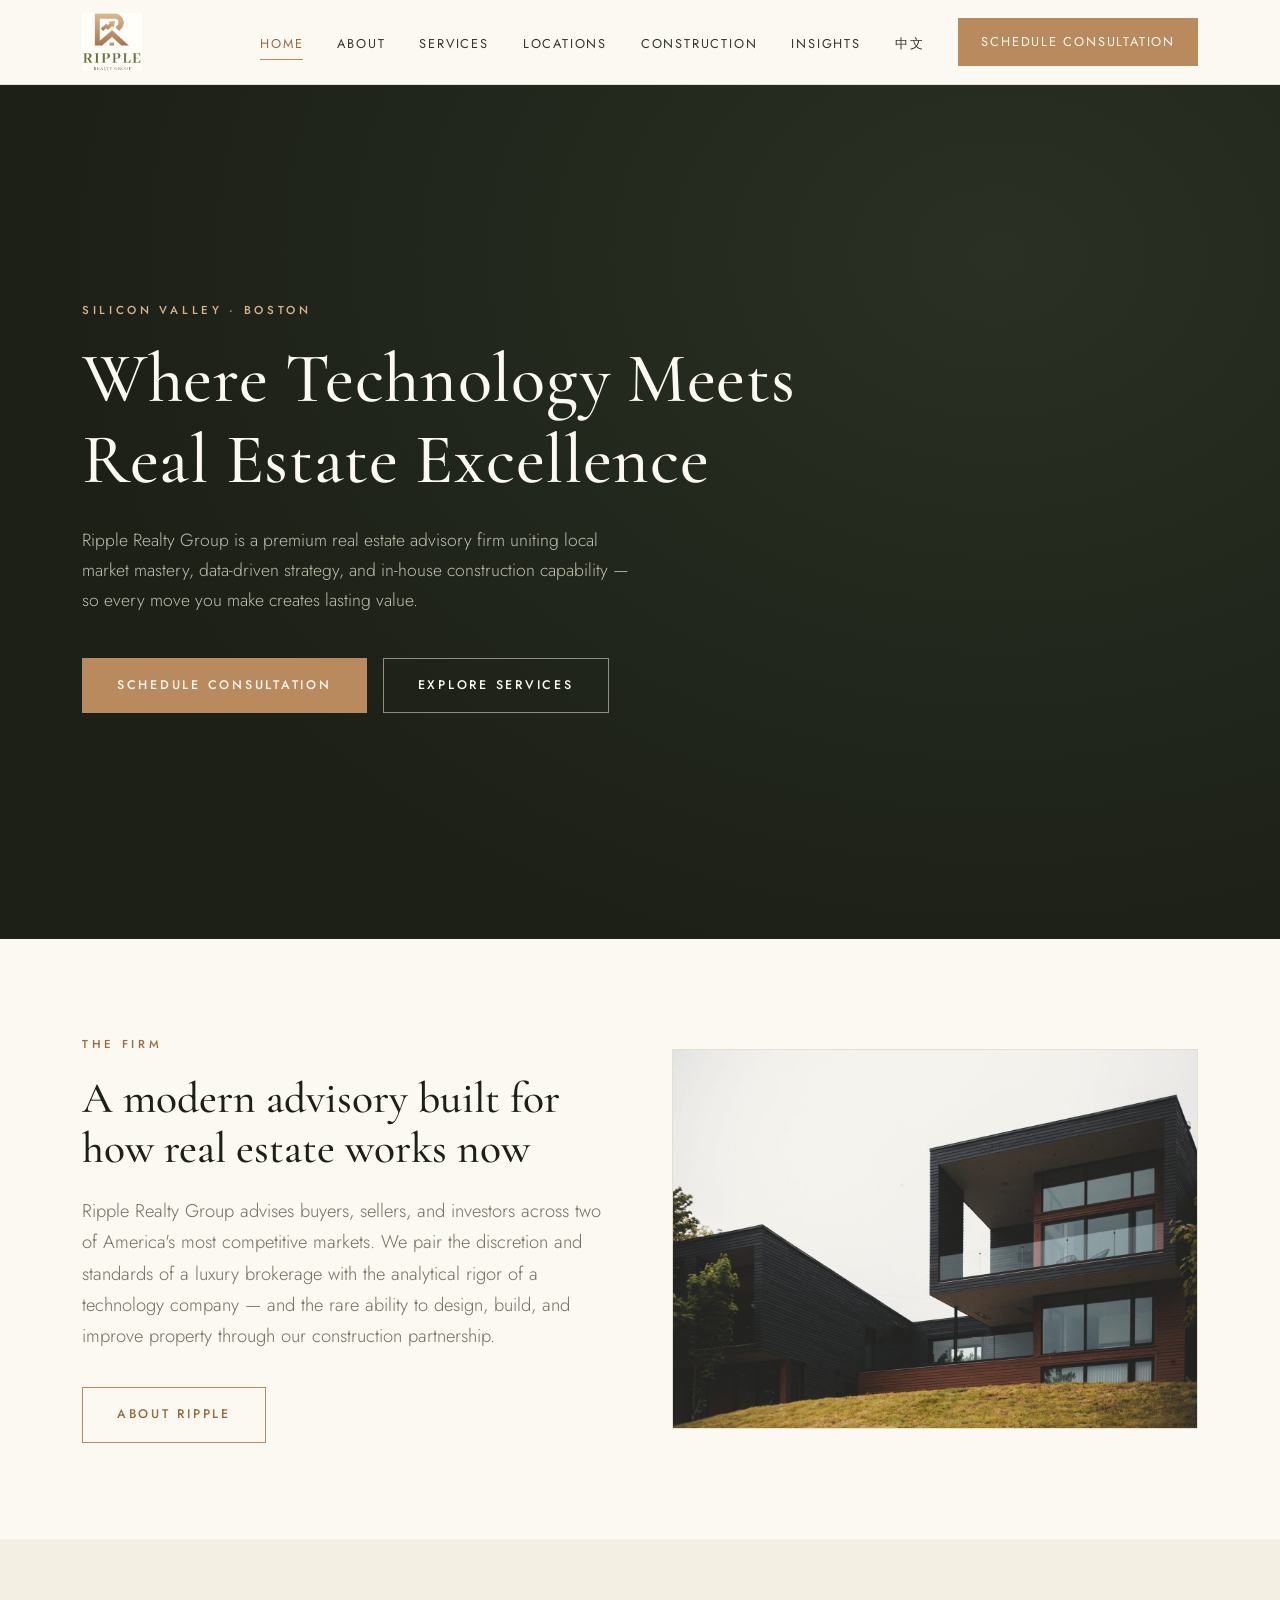
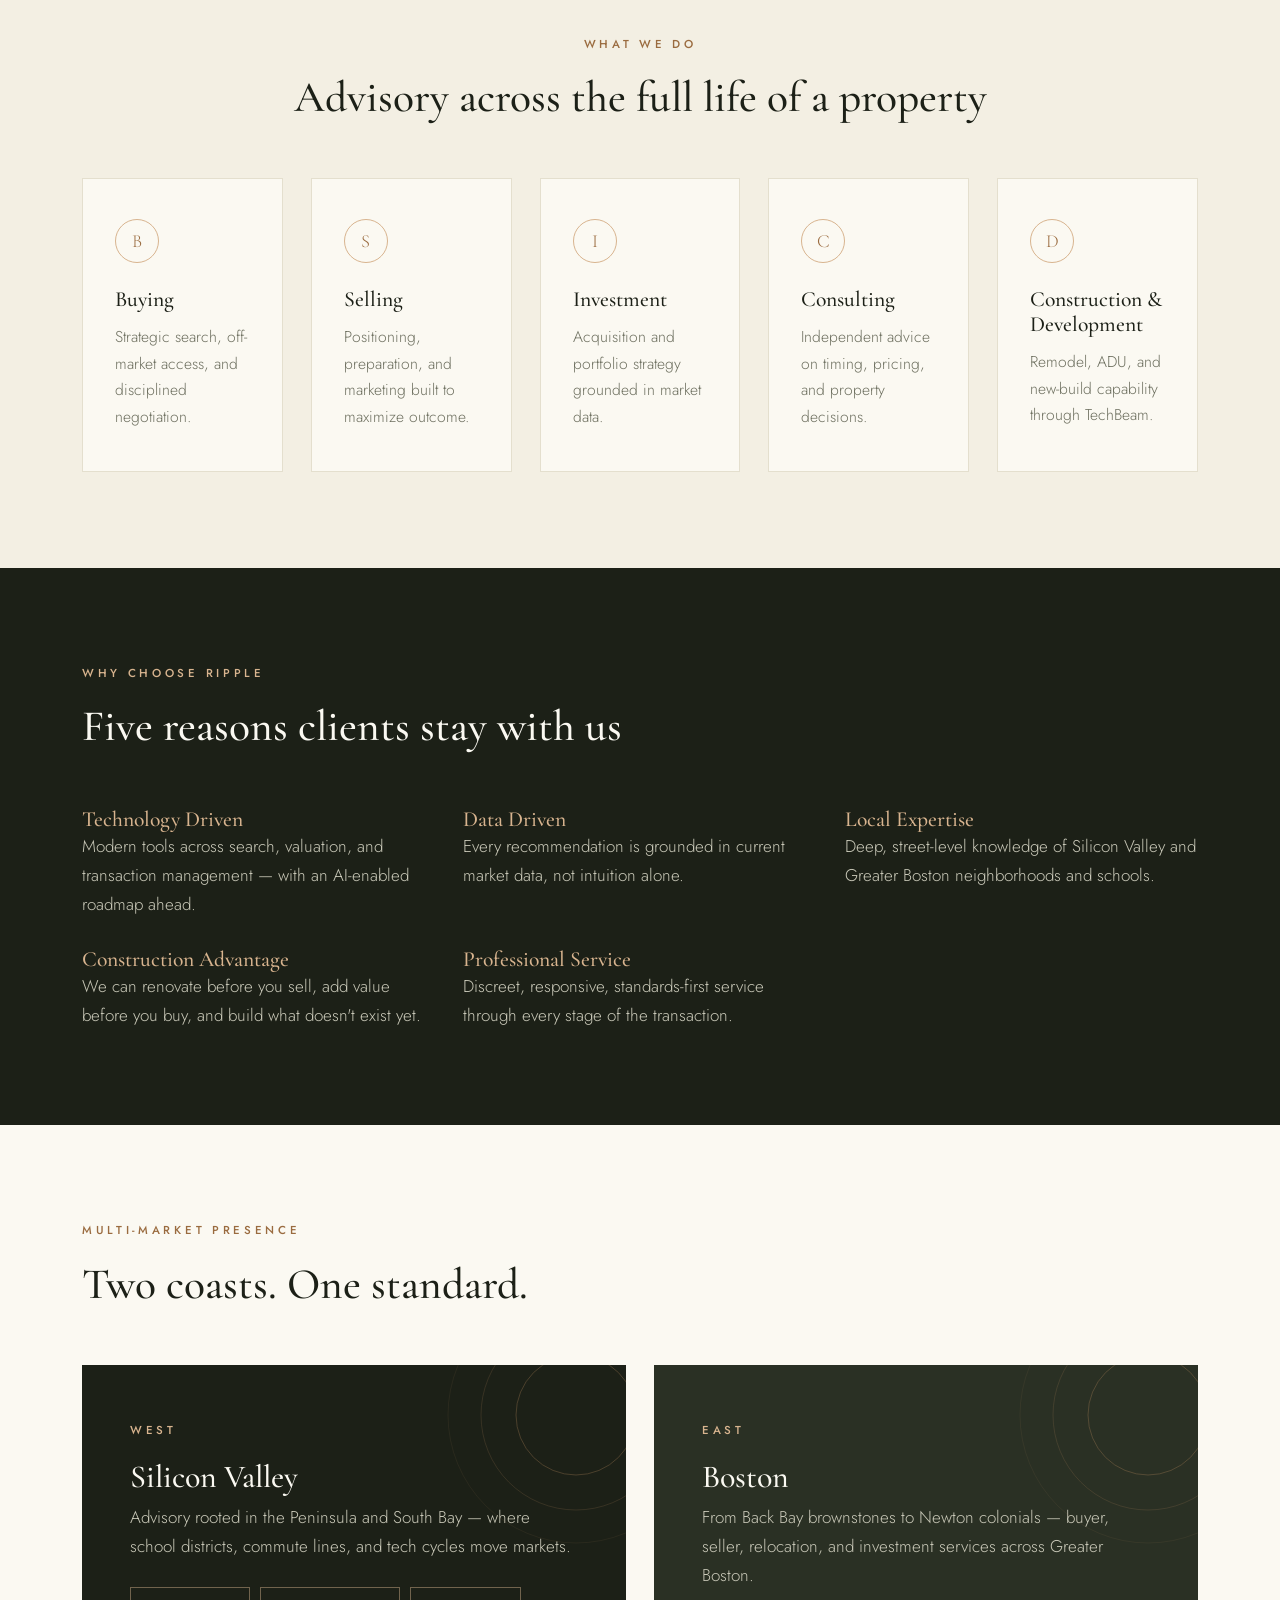
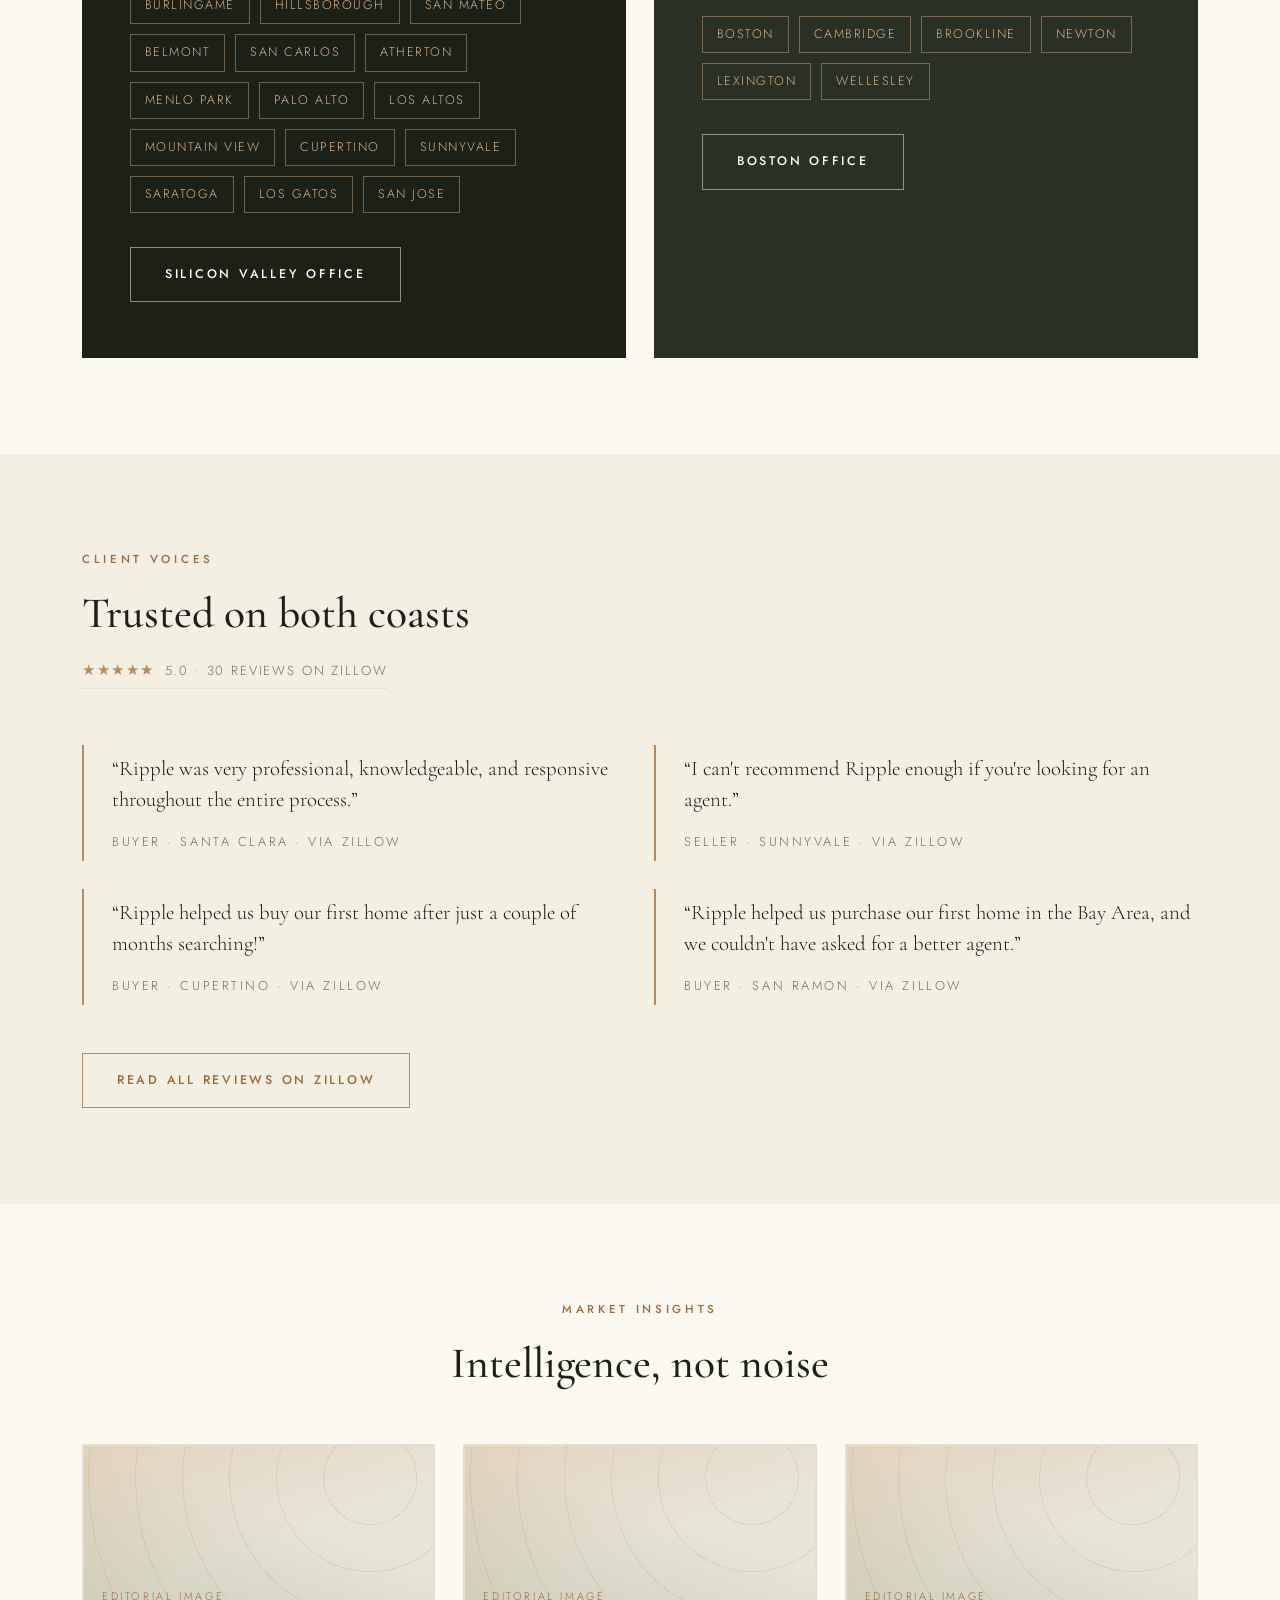
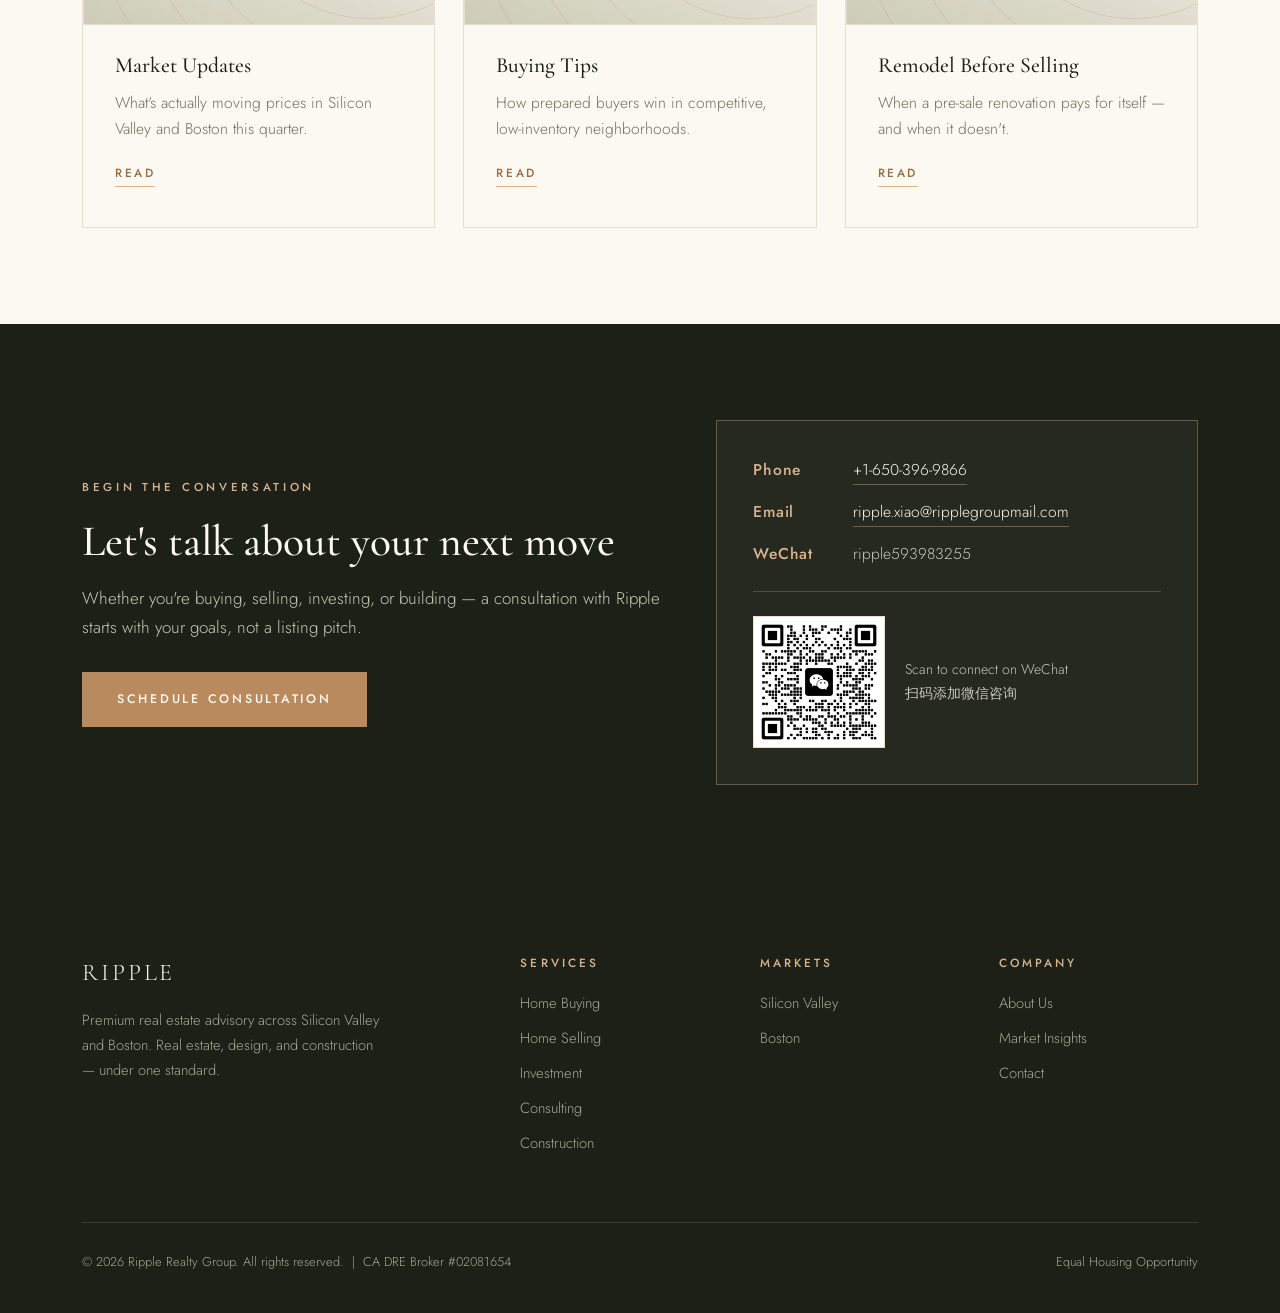
==== commit 763478a9: "Add color-graded architecture photo to home Firm section Co-Authored-By: Claude Opus 5.5 <noreply@an" ====
--- a/index.html
+++ b/index.html
@@ -8,10 +8,10 @@
 <meta property="og:title" content="Ripple Realty Group | Where Technology Meets Real Estate Excellence">
 <meta property="og:description" content="Premium real estate advisory across Silicon Valley and Boston, combining local expertise, data, and construction capability.">
 <meta property="og:type" content="website">
-<meta property="og:url" content="https://ripplerealtygroup.com/">
-<link rel="canonical" href="https://ripplerealtygroup.com/">
-<link rel="alternate" hreflang="en" href="https://ripplerealtygroup.com/">
-<link rel="alternate" hreflang="zh" href="https://ripplerealtygroup.com/zh/index.html">
+<meta property="og:url" content="https://www.ripplerealtygroup.com/">
+<link rel="canonical" href="https://www.ripplerealtygroup.com/">
+<link rel="alternate" hreflang="en" href="https://www.ripplerealtygroup.com/">
+<link rel="alternate" hreflang="zh" href="https://www.ripplerealtygroup.com/zh/index.html">
 <link rel="preconnect" href="https://fonts.googleapis.com">
 <link rel="preconnect" href="https://fonts.gstatic.com" crossorigin>
 <link href="https://fonts.googleapis.com/css2?family=Cormorant+Garamond:wght@400;500;600&family=Jost:wght@300;400;500&display=swap" rel="stylesheet">
@@ -70,7 +70,7 @@
       <p class="lede" style="margin-top:22px">Ripple Realty Group advises buyers, sellers, and investors across two of America's most competitive markets. We pair the discretion and standards of a luxury brokerage with the analytical rigor of a technology company — and the rare ability to design, build, and improve property through our construction partnership.</p>
       <a class="btn" style="margin-top:36px" href="about.html">About Ripple</a>
     </div>
-    <div class="photo"><span>Photography — Bay Area architecture</span></div>
+    <div class="photo has-img photo-firm"><img src="assets/home-firm.jpg" alt="Modern timber-clad home with cantilevered glass balconies" width="1600" height="1066" loading="lazy"></div>
   </div>
 </section>
 
--- a/style.css
+++ b/style.css
@@ -292,3 +292,24 @@
 .rating-badge:hover { color: var(--bronze-deep); border-color: var(--bronze); }
 .quote .quote-zh { font-family: var(--font-body); font-size: .95rem; color: var(--text-muted); margin-top: 10px; line-height: 1.7; }
 .reviews-cta { margin-top: 48px; }
+
+/* Expandable team bio */
+.bio p + p { margin-top: 1em; }
+.bio.is-clamped { max-height: calc(0.98rem * 1.7 * 9); overflow: hidden; -webkit-mask-image: linear-gradient(#000 65%, transparent); mask-image: linear-gradient(#000 65%, transparent); }
+.bio-toggle { margin-top: 14px; padding: 0; background: none; border: 0; border-bottom: 1px solid var(--bronze-light); cursor: pointer; font-family: var(--font-body); font-size: .74rem; font-weight: 500; letter-spacing: .22em; text-transform: uppercase; color: var(--bronze-deep); }
+.bio-toggle:hover { color: var(--bronze); border-color: var(--bronze); }
+.bio-toggle:focus-visible { outline: 2px solid var(--olive); outline-offset: 3px; }
+
+/* Credential badge (Construction page) */
+.credential { display: flex; align-items: center; gap: 20px; margin-top: 40px; padding-top: 28px; border-top: 1px solid var(--line); max-width: 520px; }
+.credential img { display: block; width: 125px; height: auto; max-width: none; flex-shrink: 0; }
+.credential a { border: 0; }
+.credential-label { display: block; font-size: .7rem; font-weight: 500; letter-spacing: .22em; text-transform: uppercase; color: var(--bronze-deep); margin-bottom: 6px; }
+.credential p { font-size: .95rem; color: var(--text-muted); line-height: 1.6; }
+
+/* Real photography inside a .photo block */
+.photo.has-img { background: var(--cream-deep); }
+.photo.has-img::before { display: none; }
+.photo.has-img img { position: absolute; inset: 0; width: 100%; height: 100%; object-fit: cover; object-position: 50% 45%; }
+@media (max-width: 960px) { .feature-row .photo-firm { min-height: 0; aspect-ratio: 3 / 2; } }
+.photo-firm img { object-position: 72% 50%; }
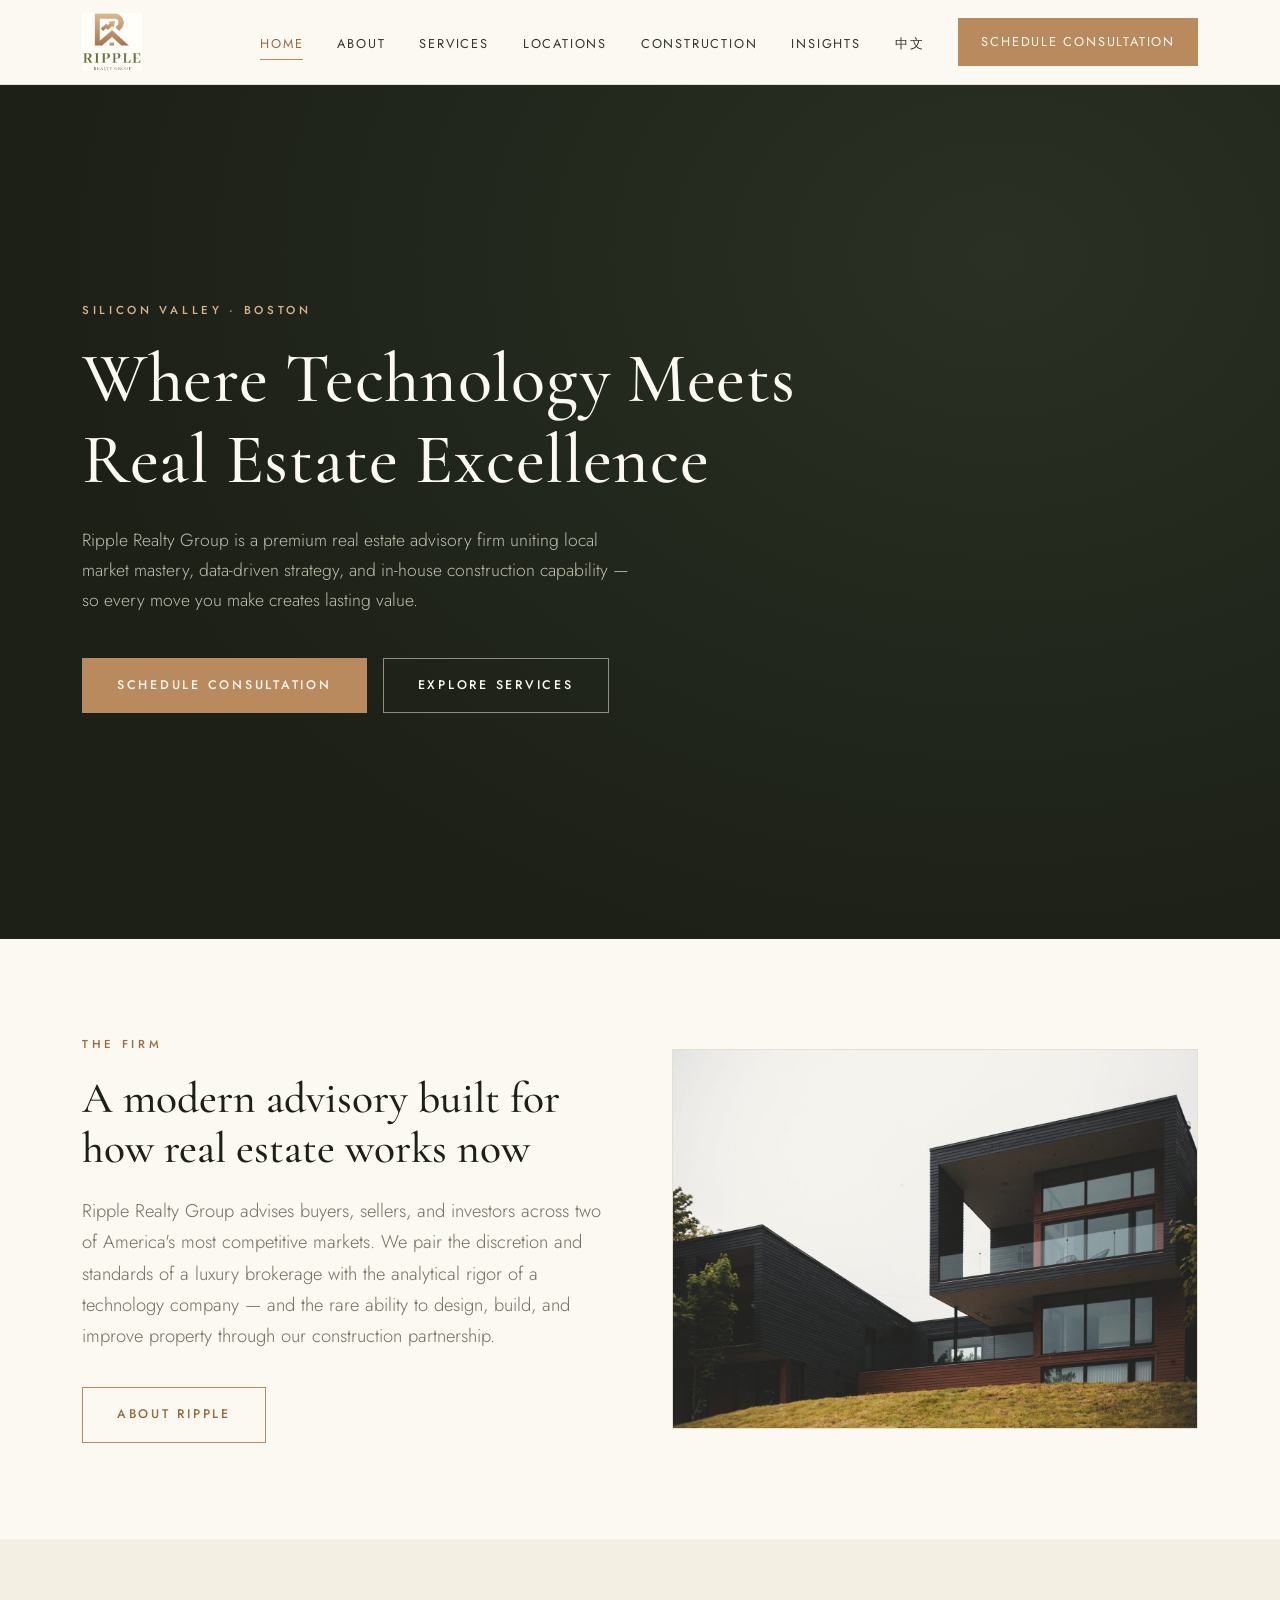
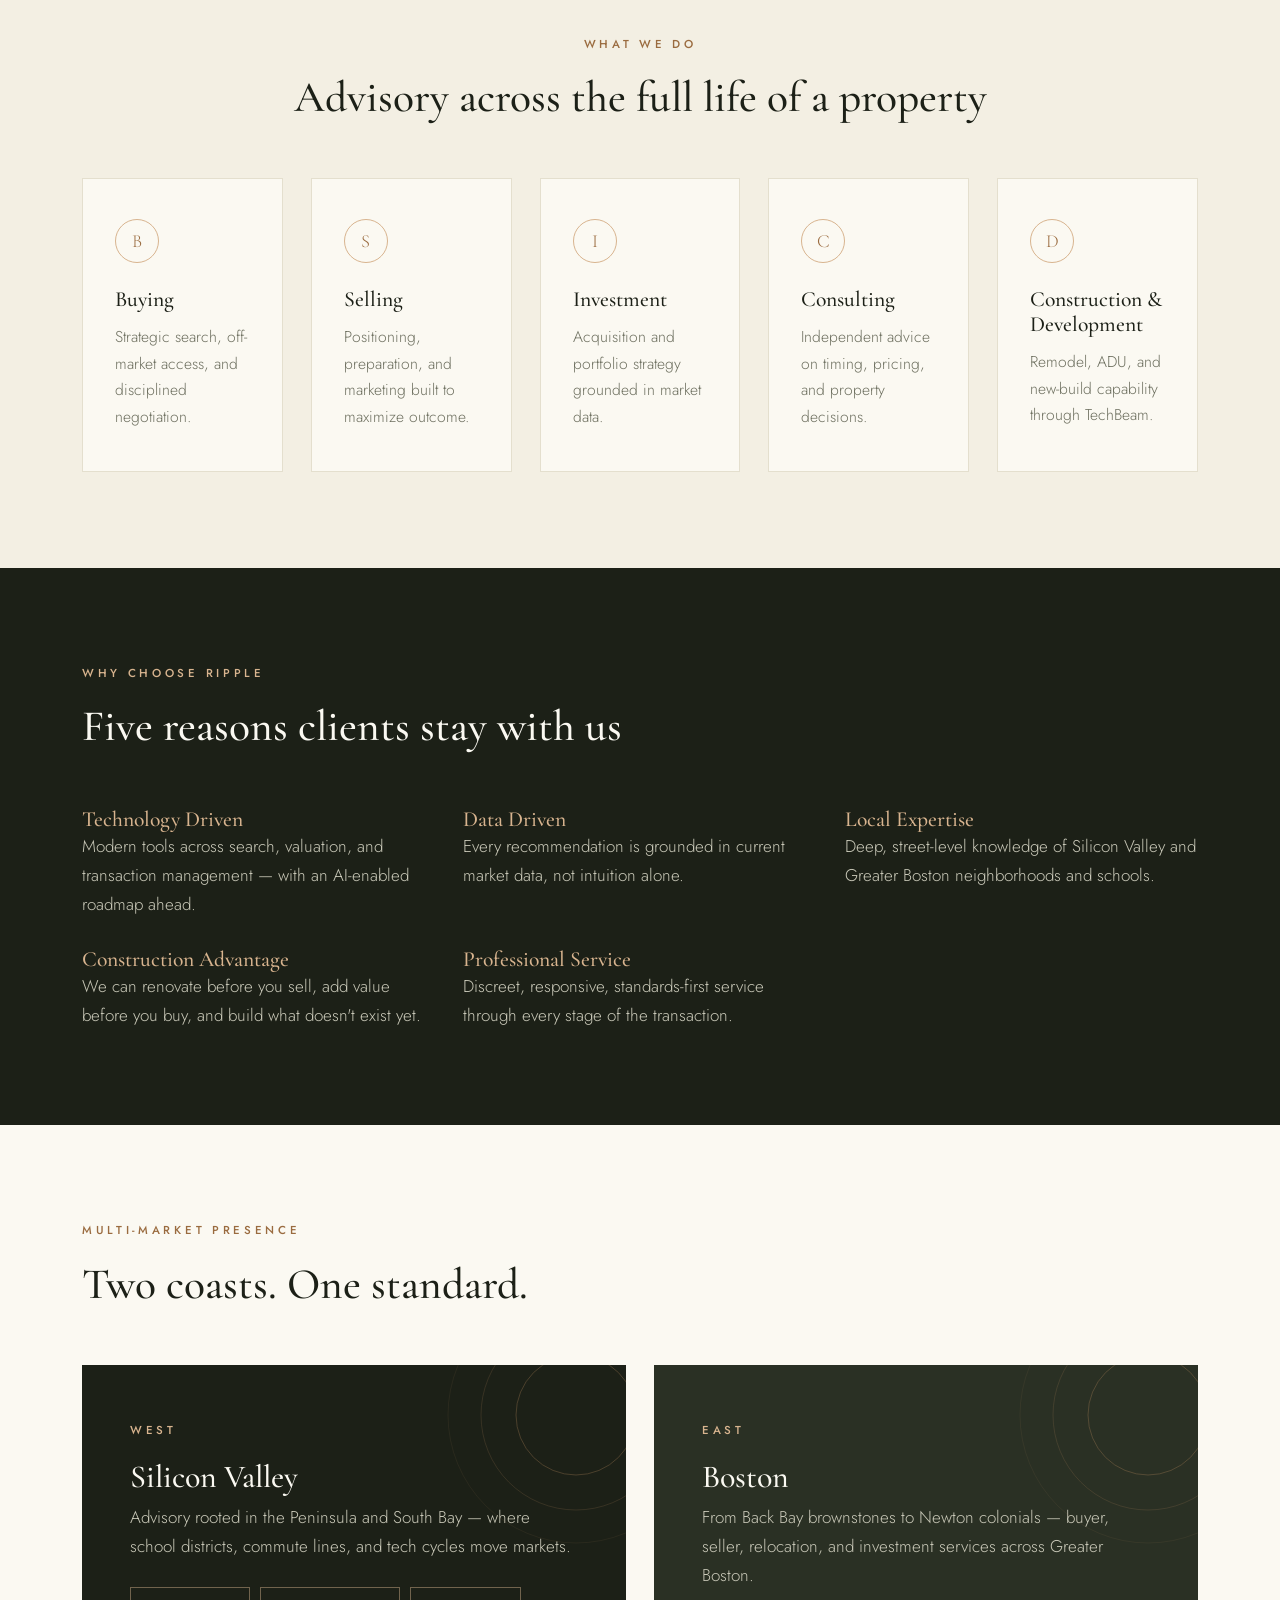
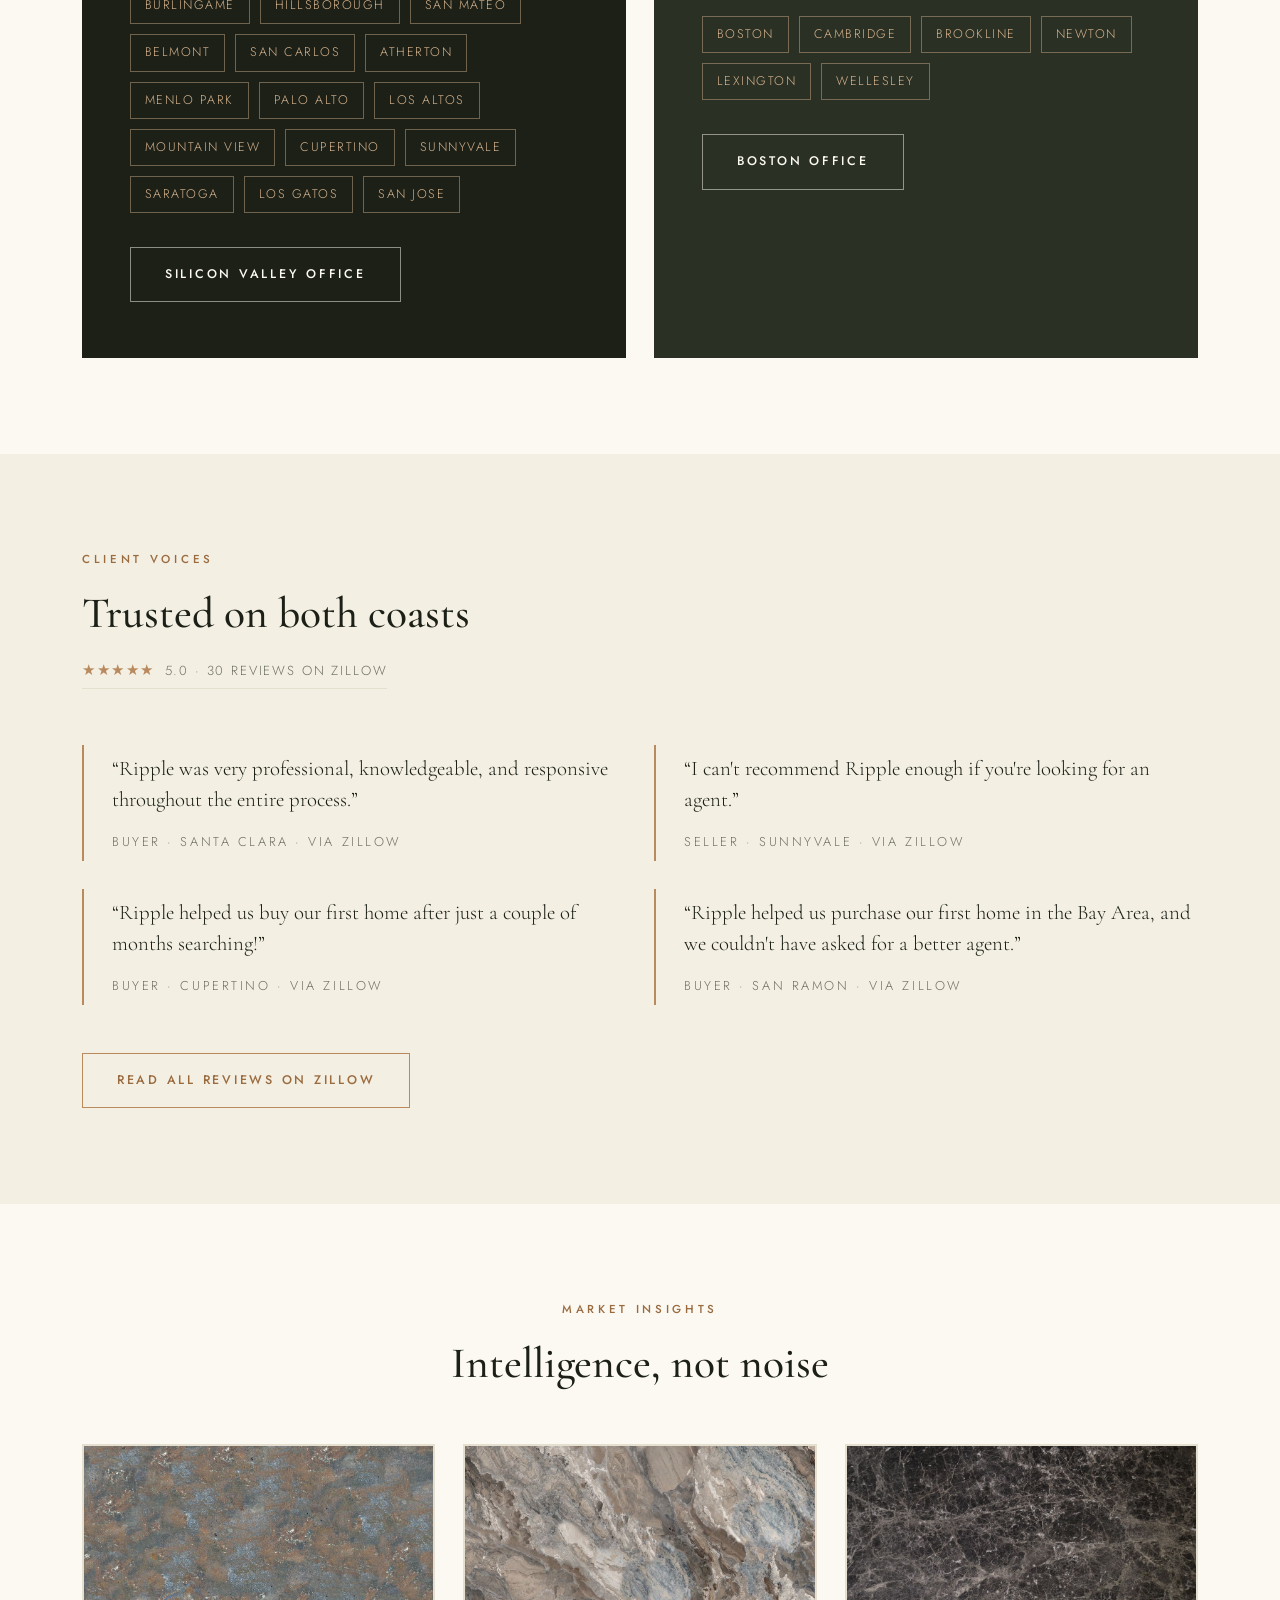
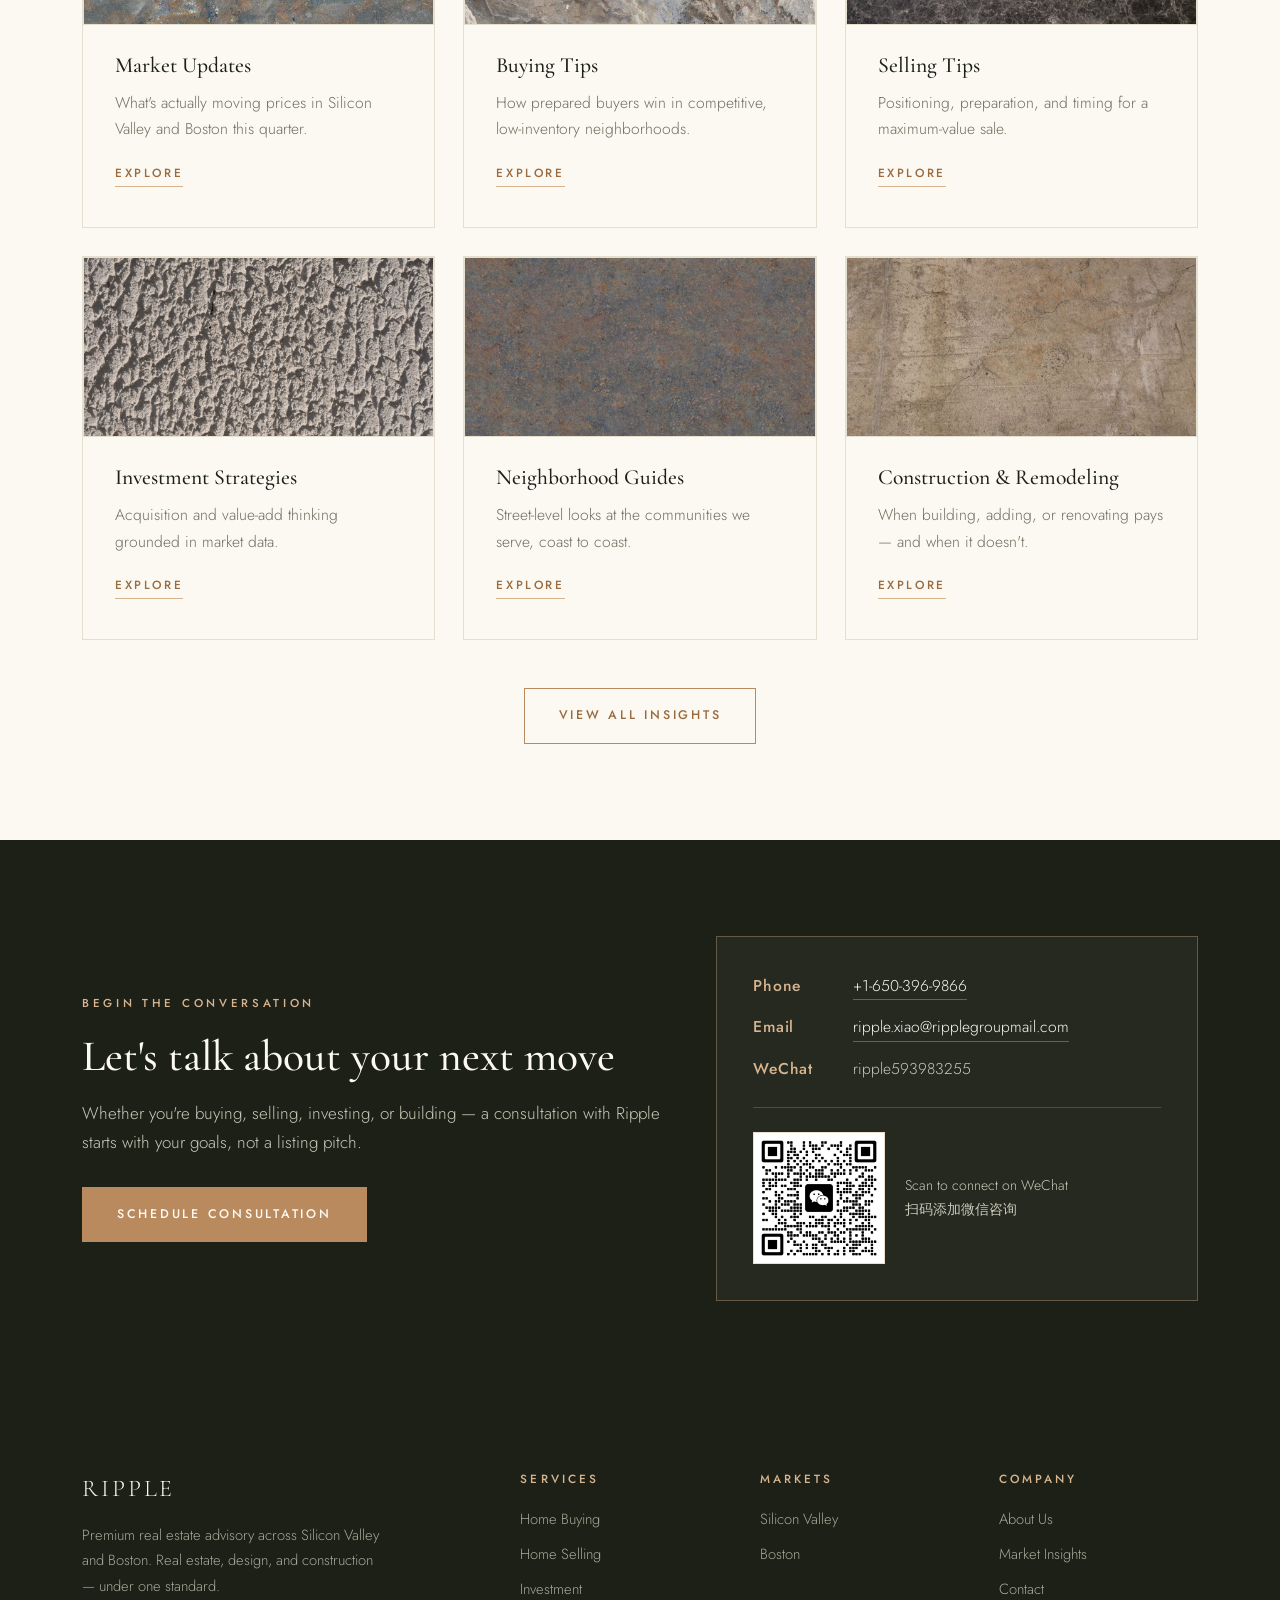
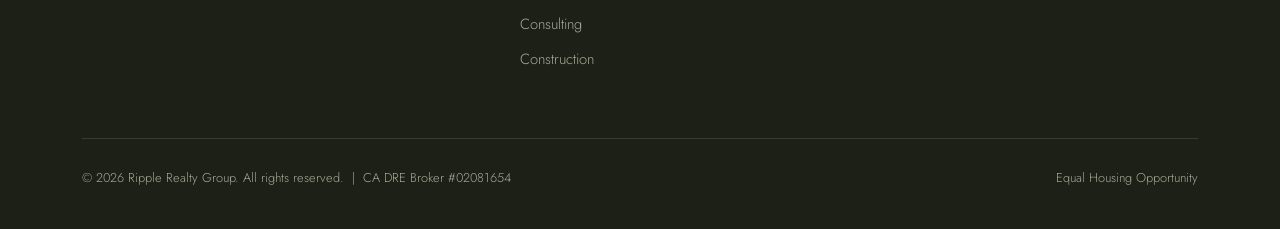
==== commit c6069910: "Sync home Insights section with Insights page and link each card Co-Authored-By: Claude Opus 5.5 <no" ====
--- a/index.html
+++ b/index.html
@@ -174,10 +174,14 @@
       <h2>Intelligence, not noise</h2>
     </div>
     <div class="grid c3">
-      <a class="card" href="insights.html"><div class="photo" style="min-height:180px;margin:-40px -32px 28px"><span>Editorial image</span></div><h3>Market Updates</h3><p>What's actually moving prices in Silicon Valley and Boston this quarter.</p><span class="more">Read</span></a>
-      <a class="card" href="insights.html"><div class="photo" style="min-height:180px;margin:-40px -32px 28px"><span>Editorial image</span></div><h3>Buying Tips</h3><p>How prepared buyers win in competitive, low-inventory neighborhoods.</p><span class="more">Read</span></a>
-      <a class="card" href="insights.html"><div class="photo" style="min-height:180px;margin:-40px -32px 28px"><span>Editorial image</span></div><h3>Remodel Before Selling</h3><p>When a pre-sale renovation pays for itself — and when it doesn't.</p><span class="more">Read</span></a>
-    </div>
+      <a class="card" href="insights.html#market-updates"><div class="photo has-img" style="min-height:180px;margin:-40px -32px 28px"><img src="assets/insight-market.jpg" alt="" width="1000" height="500" loading="lazy"></div><h3>Market Updates</h3><p>What's actually moving prices in Silicon Valley and Boston this quarter.</p><span class="more">Explore</span></a>
+      <a class="card" href="insights.html#buying-tips"><div class="photo has-img" style="min-height:180px;margin:-40px -32px 28px"><img src="assets/insight-buying.jpg" alt="" width="1000" height="500" loading="lazy"></div><h3>Buying Tips</h3><p>How prepared buyers win in competitive, low-inventory neighborhoods.</p><span class="more">Explore</span></a>
+      <a class="card" href="insights.html#selling-tips"><div class="photo has-img" style="min-height:180px;margin:-40px -32px 28px"><img src="assets/insight-selling.jpg" alt="" width="1000" height="500" loading="lazy"></div><h3>Selling Tips</h3><p>Positioning, preparation, and timing for a maximum-value sale.</p><span class="more">Explore</span></a>
+      <a class="card" href="insights.html#investment-strategies"><div class="photo has-img" style="min-height:180px;margin:-40px -32px 28px"><img src="assets/insight-investment.jpg" alt="" width="1000" height="500" loading="lazy"></div><h3>Investment Strategies</h3><p>Acquisition and value-add thinking grounded in market data.</p><span class="more">Explore</span></a>
+      <a class="card" href="insights.html#neighborhood-guides"><div class="photo has-img" style="min-height:180px;margin:-40px -32px 28px"><img src="assets/insight-neighborhood.jpg" alt="" width="1000" height="500" loading="lazy"></div><h3>Neighborhood Guides</h3><p>Street-level looks at the communities we serve, coast to coast.</p><span class="more">Explore</span></a>
+      <a class="card" href="insights.html#construction-remodeling"><div class="photo has-img" style="min-height:180px;margin:-40px -32px 28px"><img src="assets/insight-construction.jpg" alt="" width="1000" height="500" loading="lazy"></div><h3>Construction &amp; Remodeling</h3><p>When building, adding, or renovating pays &mdash; and when it doesn't.</p><span class="more">Explore</span></a>
+    </div>
+    <div class="reviews-cta" style="text-align:center"><a class="btn" href="insights.html">View all insights</a></div>
   </div>
 </section>
 
--- a/style.css
+++ b/style.css
@@ -313,3 +313,7 @@
 .photo.has-img img { position: absolute; inset: 0; width: 100%; height: 100%; object-fit: cover; object-position: 50% 45%; }
 @media (max-width: 960px) { .feature-row .photo-firm { min-height: 0; aspect-ratio: 3 / 2; } }
 .photo-firm img { object-position: 72% 50%; }
+
+/* Insights cards: land below the sticky header and mark the card arrived at */
+.grid .card[id] { scroll-margin-top: 120px; }
+.grid .card:target { border-color: var(--bronze); box-shadow: 0 18px 40px -24px rgba(28,32,23,.35); }
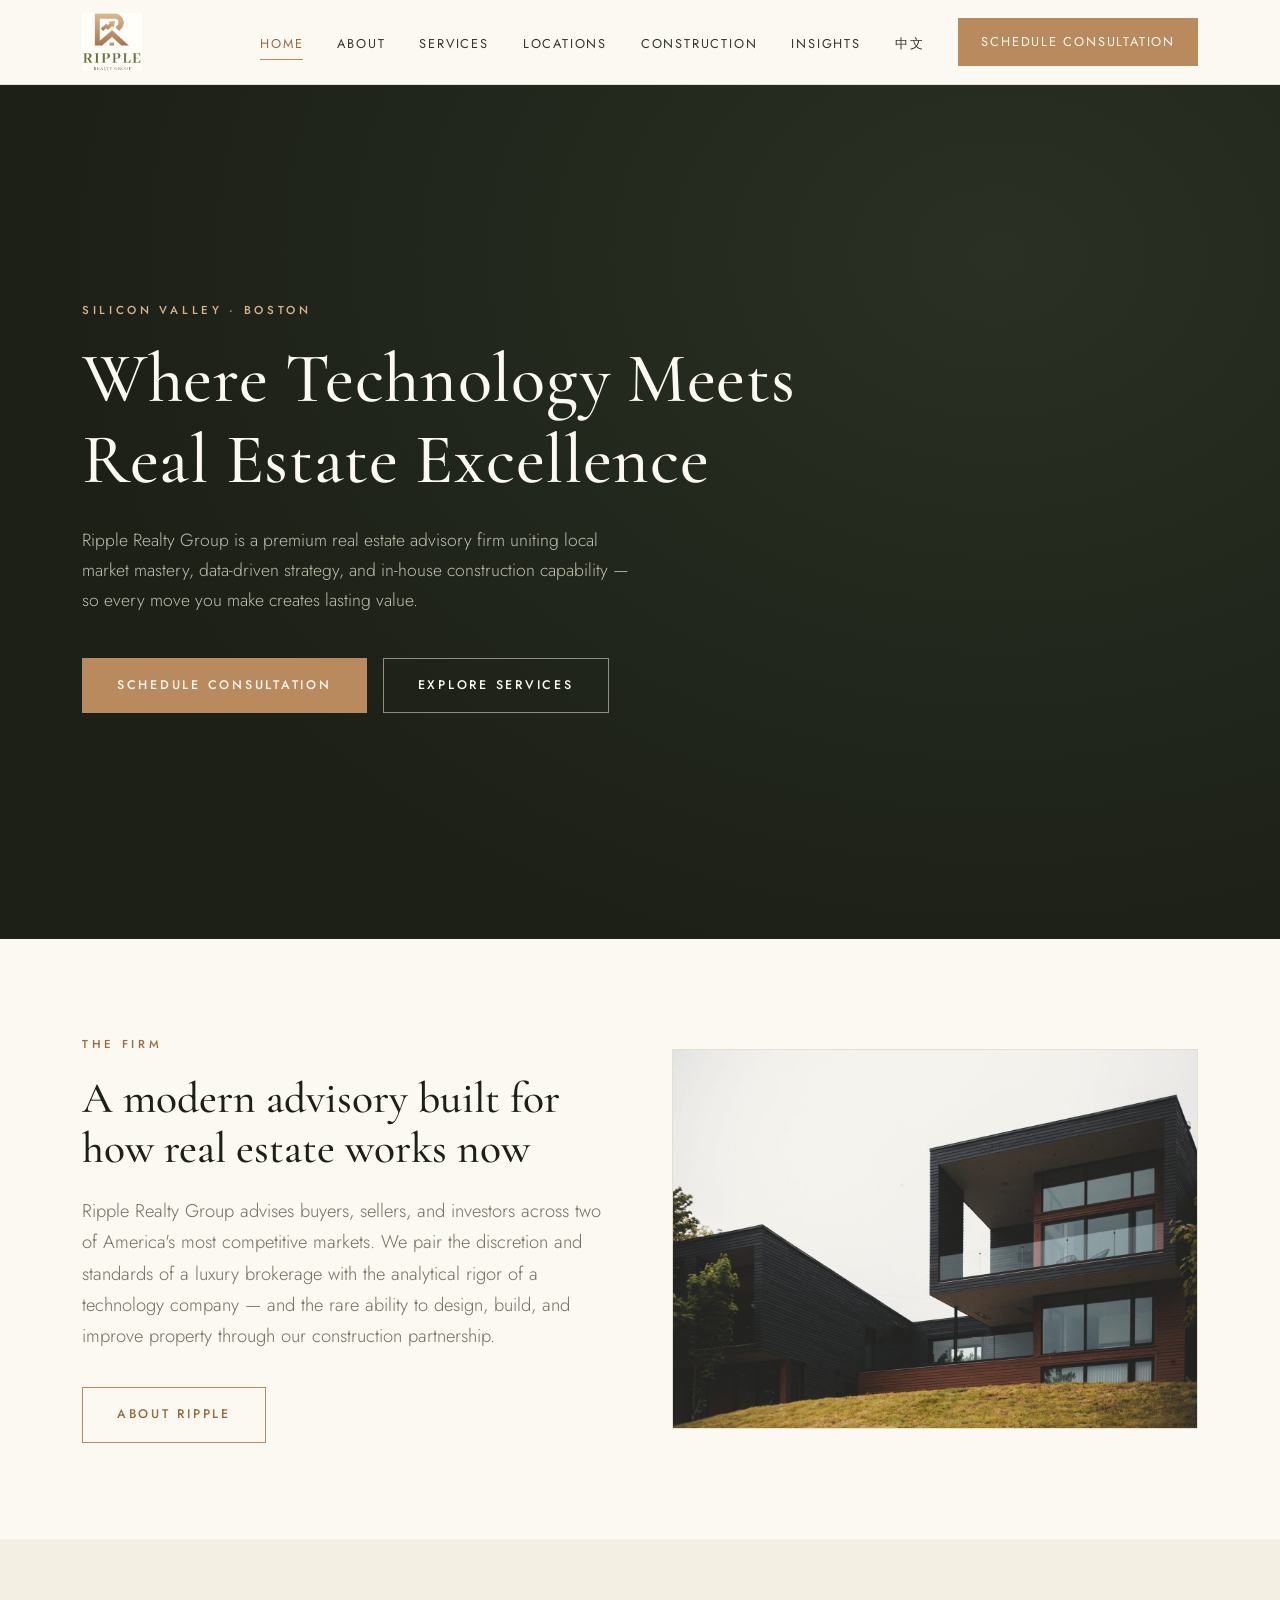
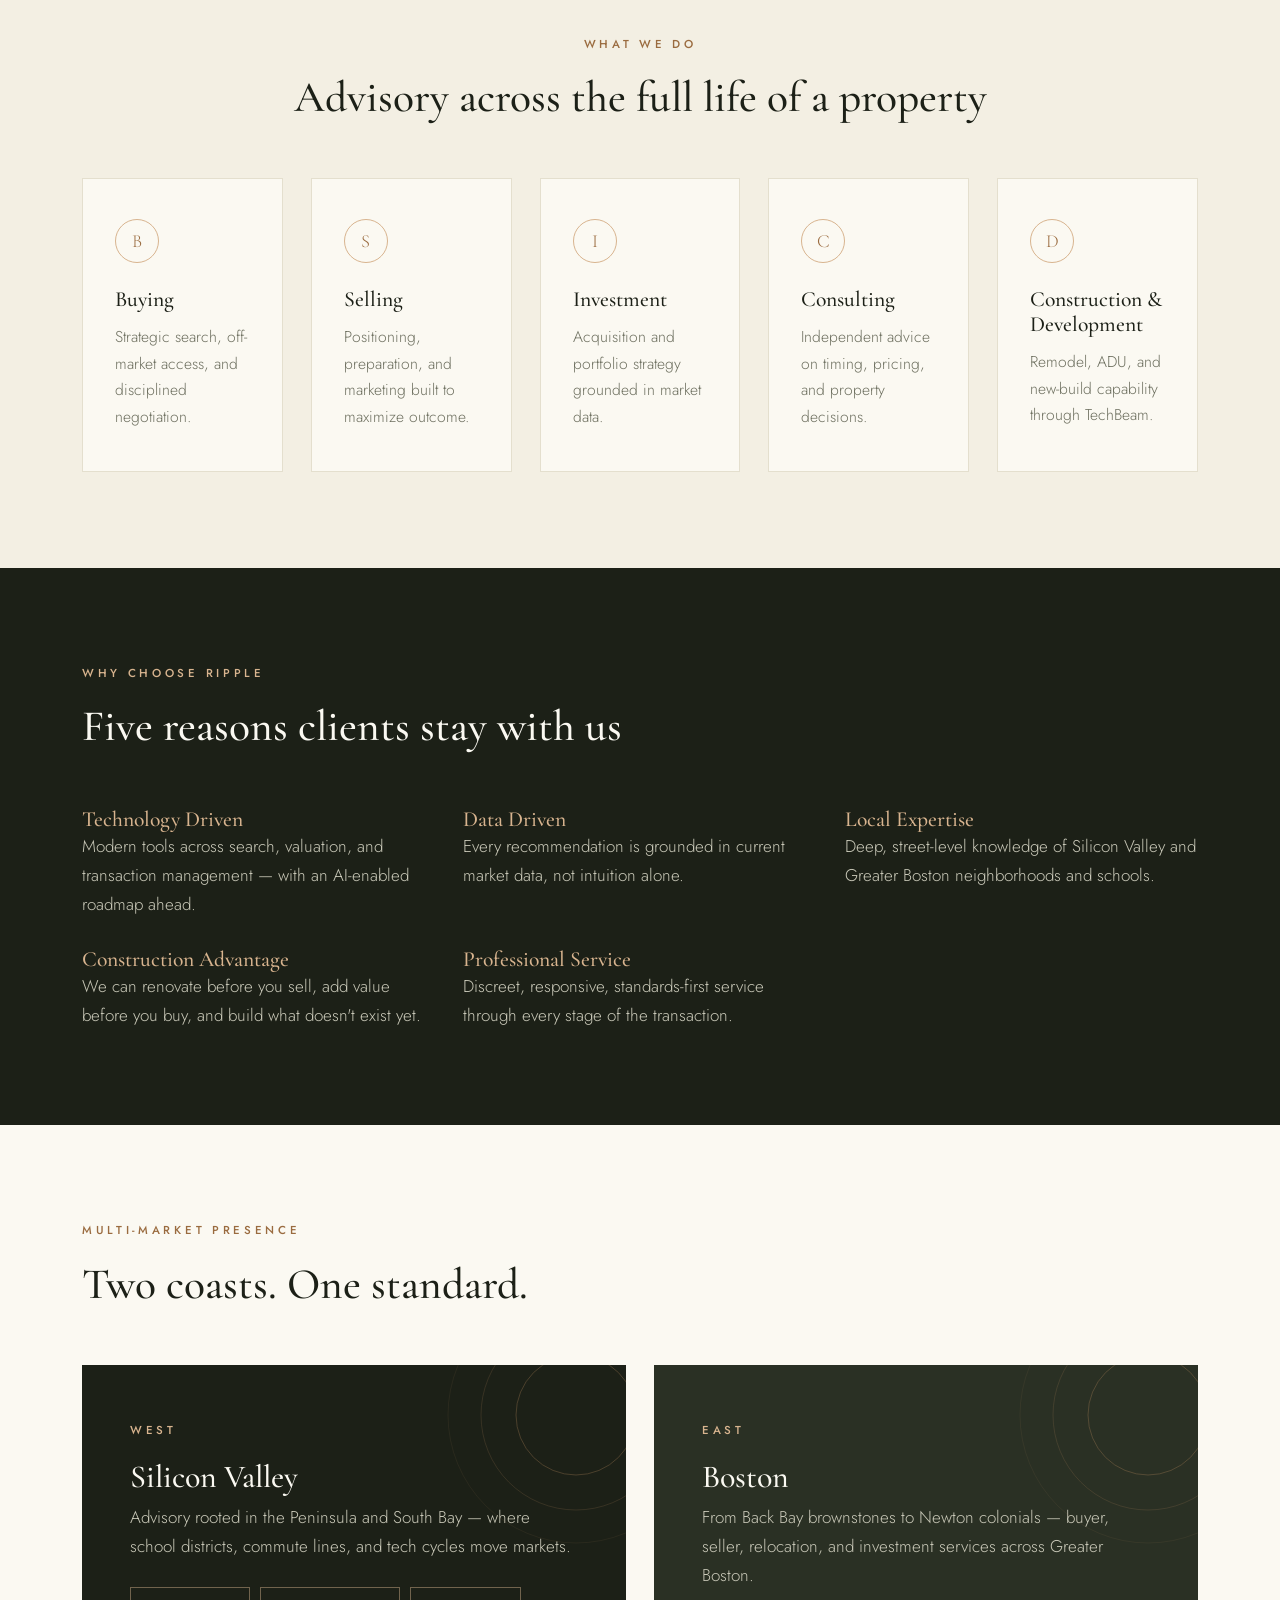
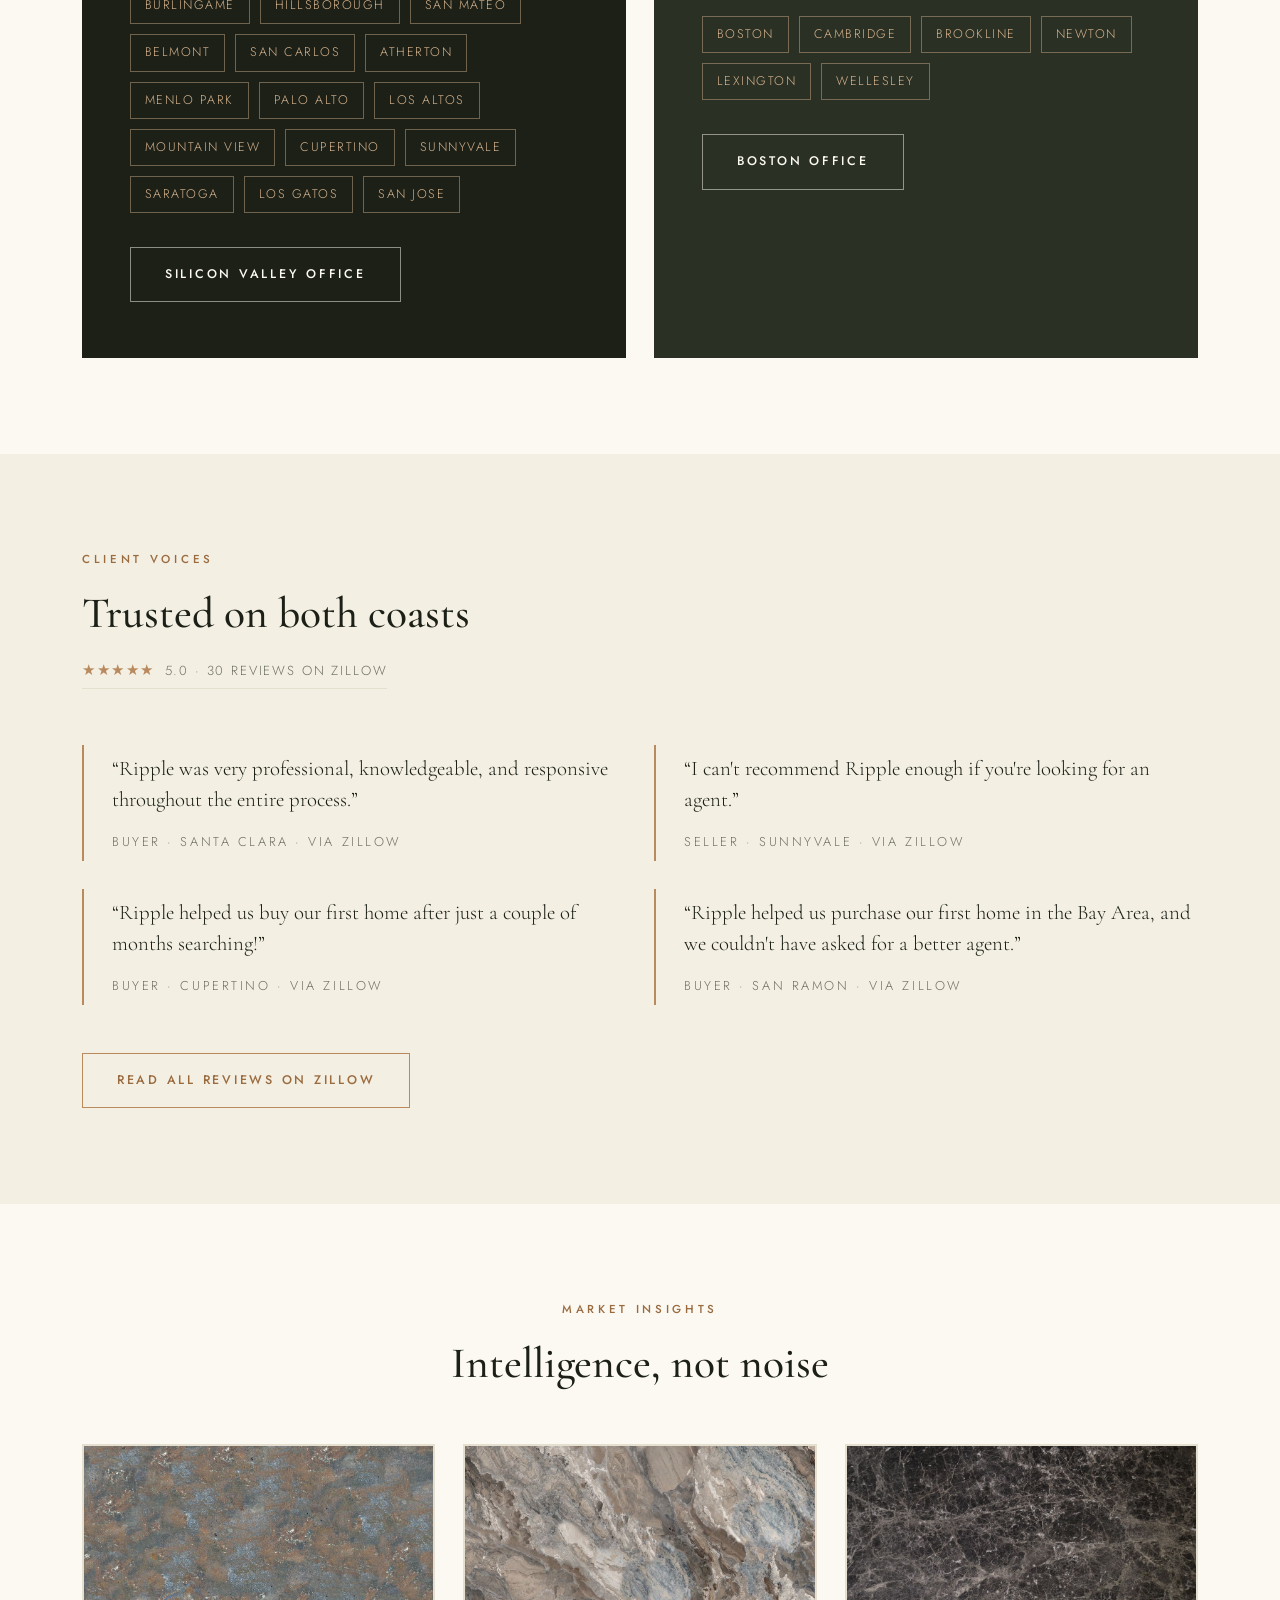
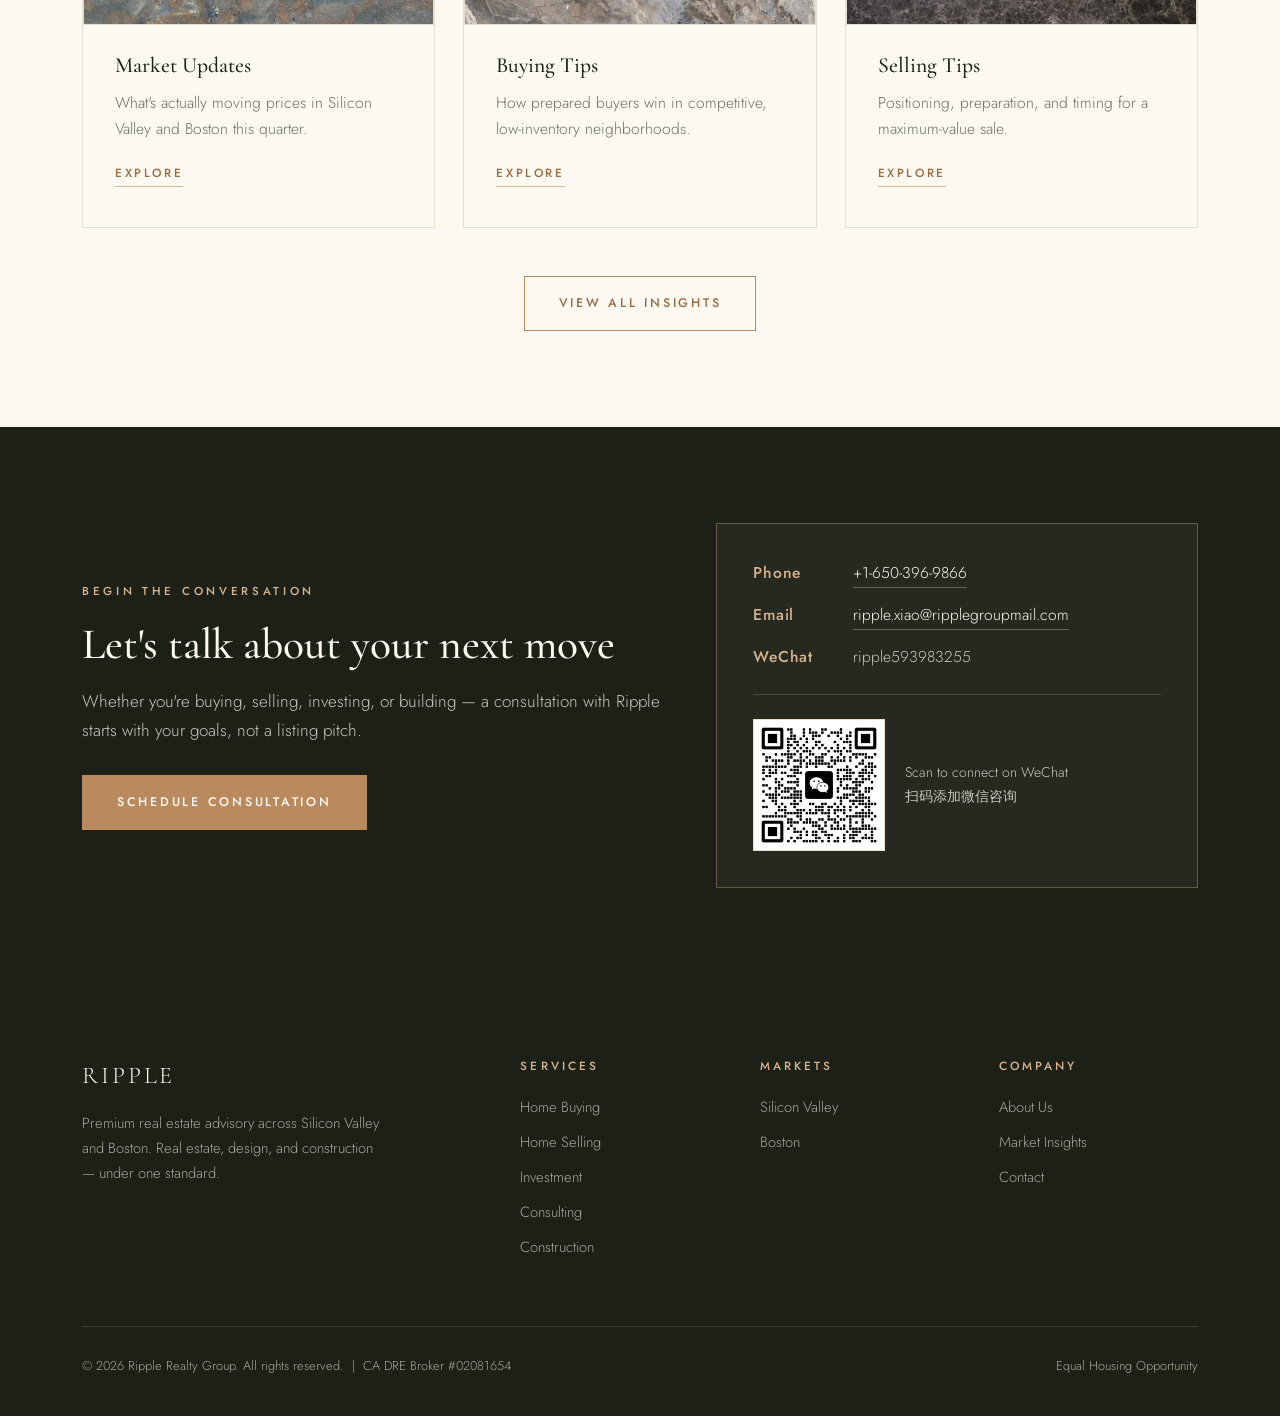
==== commit 5b487383: "Show three Insights cards on the home page Co-Authored-By: Claude Opus 5.5 <noreply@anthropic.com> C" ====
--- a/index.html
+++ b/index.html
@@ -177,9 +177,6 @@
       <a class="card" href="insights.html#market-updates"><div class="photo has-img" style="min-height:180px;margin:-40px -32px 28px"><img src="assets/insight-market.jpg" alt="" width="1000" height="500" loading="lazy"></div><h3>Market Updates</h3><p>What's actually moving prices in Silicon Valley and Boston this quarter.</p><span class="more">Explore</span></a>
       <a class="card" href="insights.html#buying-tips"><div class="photo has-img" style="min-height:180px;margin:-40px -32px 28px"><img src="assets/insight-buying.jpg" alt="" width="1000" height="500" loading="lazy"></div><h3>Buying Tips</h3><p>How prepared buyers win in competitive, low-inventory neighborhoods.</p><span class="more">Explore</span></a>
       <a class="card" href="insights.html#selling-tips"><div class="photo has-img" style="min-height:180px;margin:-40px -32px 28px"><img src="assets/insight-selling.jpg" alt="" width="1000" height="500" loading="lazy"></div><h3>Selling Tips</h3><p>Positioning, preparation, and timing for a maximum-value sale.</p><span class="more">Explore</span></a>
-      <a class="card" href="insights.html#investment-strategies"><div class="photo has-img" style="min-height:180px;margin:-40px -32px 28px"><img src="assets/insight-investment.jpg" alt="" width="1000" height="500" loading="lazy"></div><h3>Investment Strategies</h3><p>Acquisition and value-add thinking grounded in market data.</p><span class="more">Explore</span></a>
-      <a class="card" href="insights.html#neighborhood-guides"><div class="photo has-img" style="min-height:180px;margin:-40px -32px 28px"><img src="assets/insight-neighborhood.jpg" alt="" width="1000" height="500" loading="lazy"></div><h3>Neighborhood Guides</h3><p>Street-level looks at the communities we serve, coast to coast.</p><span class="more">Explore</span></a>
-      <a class="card" href="insights.html#construction-remodeling"><div class="photo has-img" style="min-height:180px;margin:-40px -32px 28px"><img src="assets/insight-construction.jpg" alt="" width="1000" height="500" loading="lazy"></div><h3>Construction &amp; Remodeling</h3><p>When building, adding, or renovating pays &mdash; and when it doesn't.</p><span class="more">Explore</span></a>
     </div>
     <div class="reviews-cta" style="text-align:center"><a class="btn" href="insights.html">View all insights</a></div>
   </div>
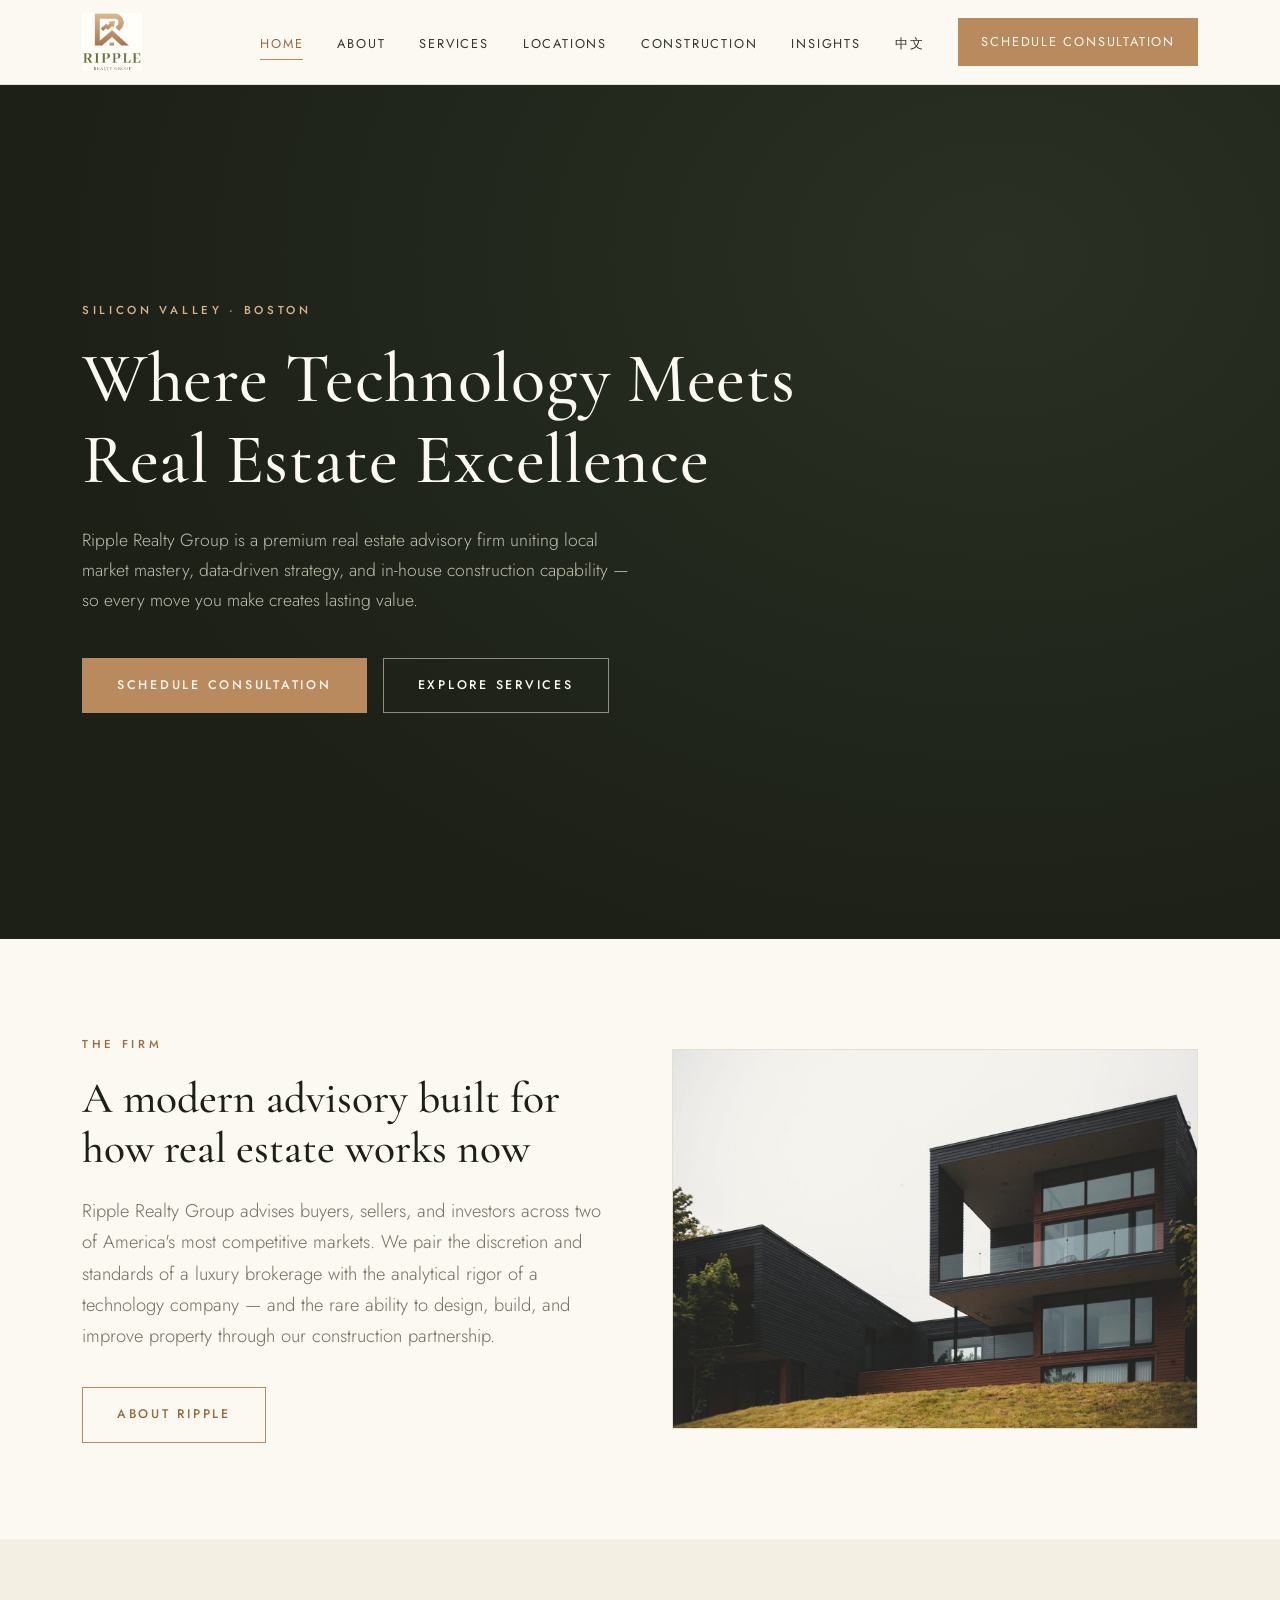
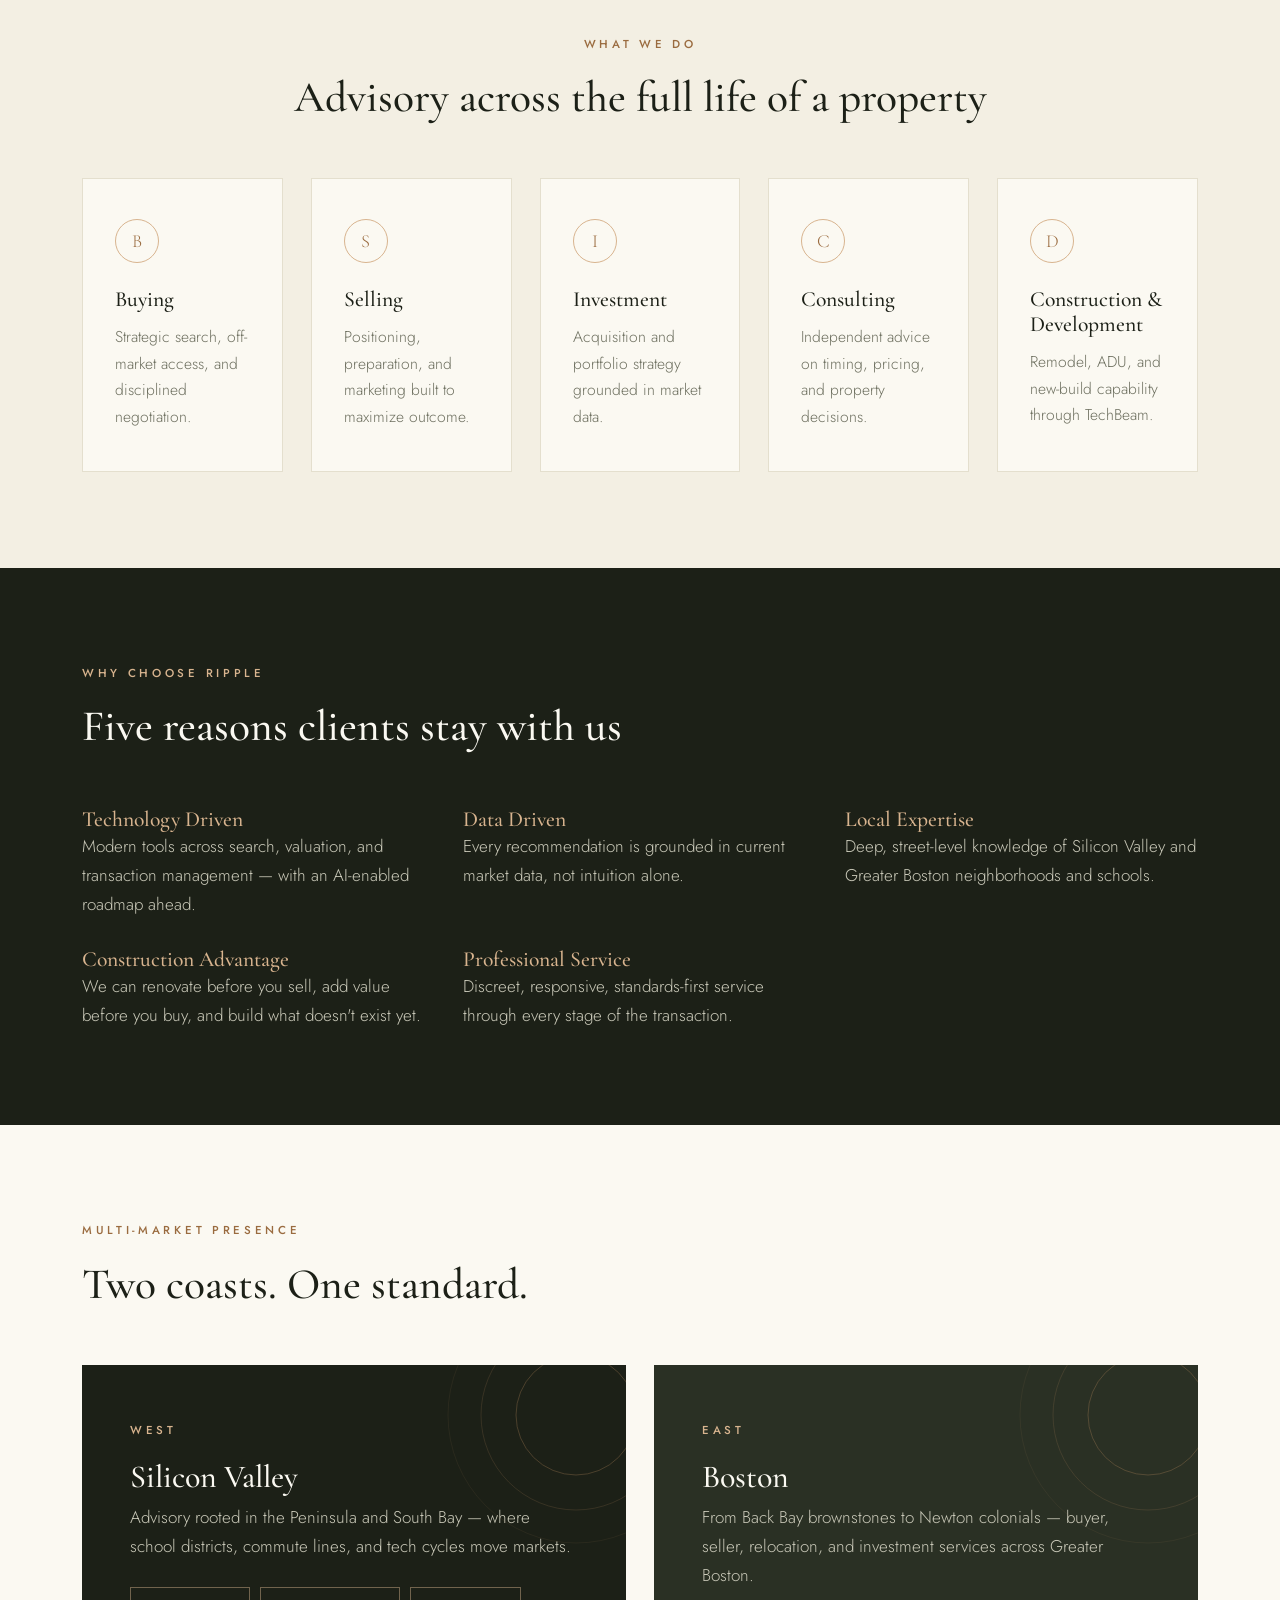
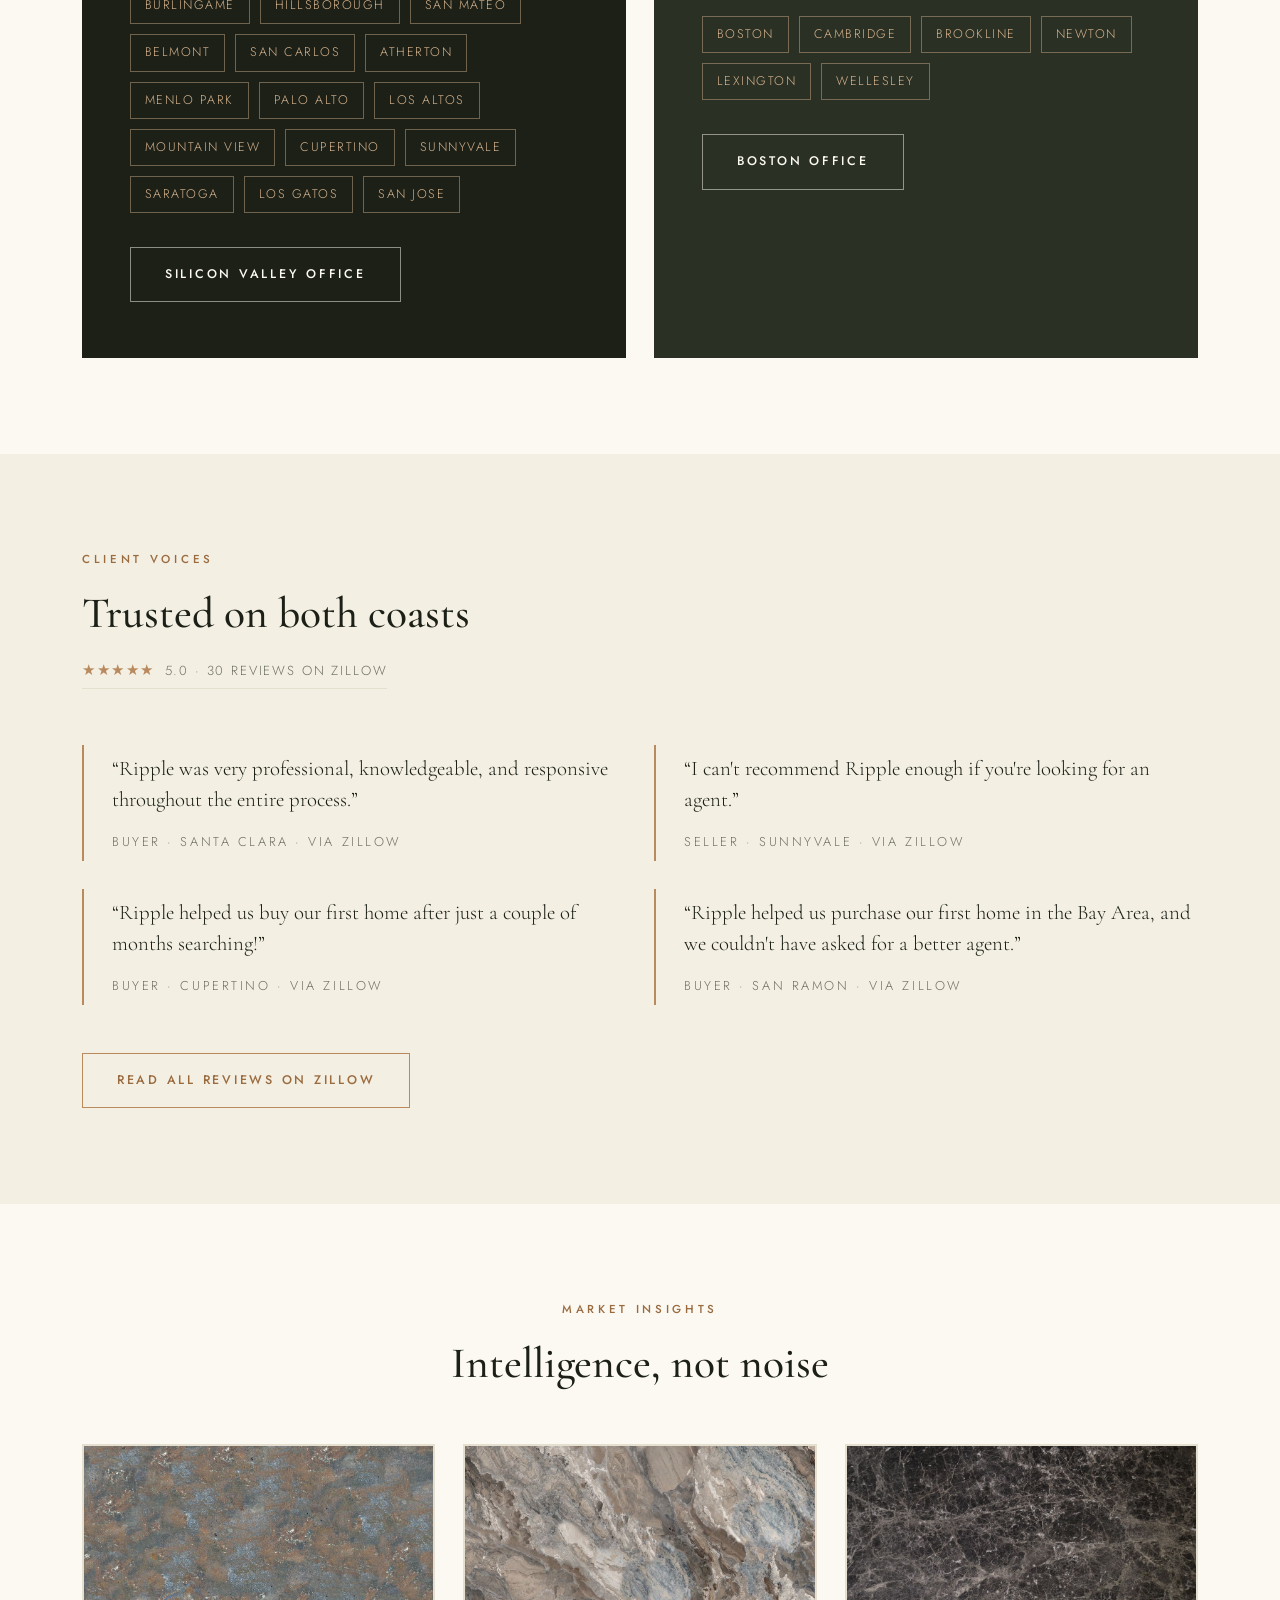
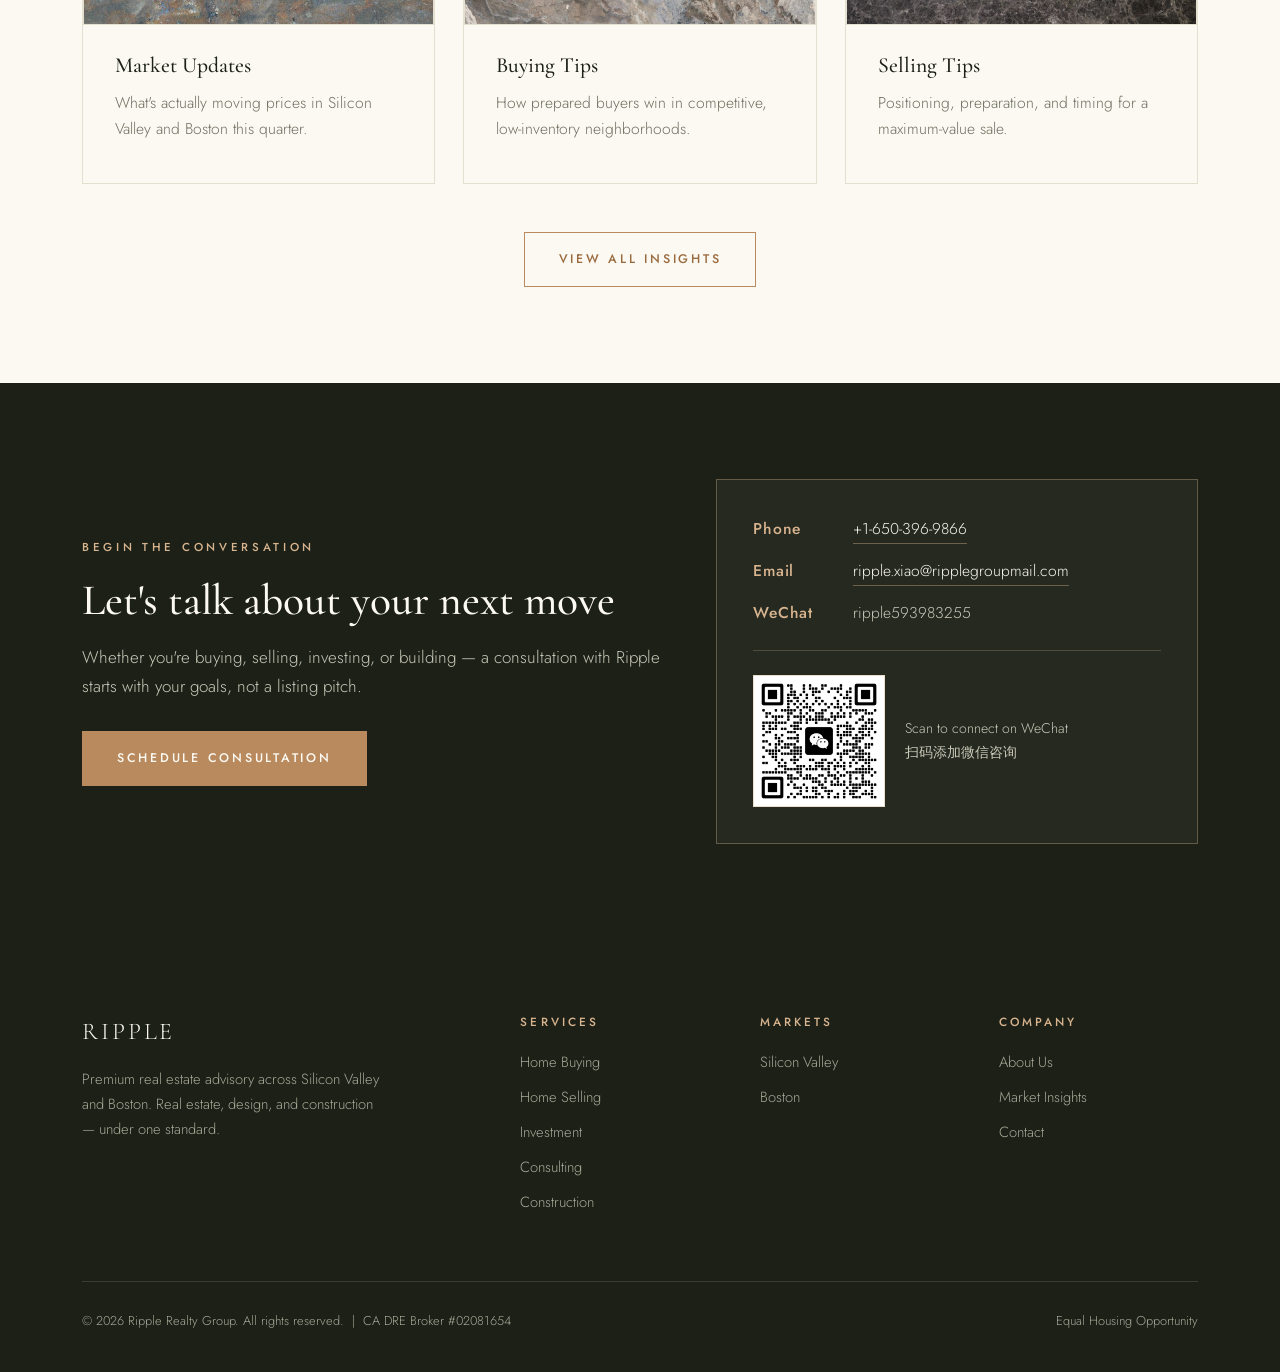
==== commit ef19fc49: "Remove card labels; restore zh five-reasons section and place Insights cards correctly Co-Authored-B" ====
--- a/index.html
+++ b/index.html
@@ -174,9 +174,9 @@
       <h2>Intelligence, not noise</h2>
     </div>
     <div class="grid c3">
-      <a class="card" href="insights.html#market-updates"><div class="photo has-img" style="min-height:180px;margin:-40px -32px 28px"><img src="assets/insight-market.jpg" alt="" width="1000" height="500" loading="lazy"></div><h3>Market Updates</h3><p>What's actually moving prices in Silicon Valley and Boston this quarter.</p><span class="more">Explore</span></a>
-      <a class="card" href="insights.html#buying-tips"><div class="photo has-img" style="min-height:180px;margin:-40px -32px 28px"><img src="assets/insight-buying.jpg" alt="" width="1000" height="500" loading="lazy"></div><h3>Buying Tips</h3><p>How prepared buyers win in competitive, low-inventory neighborhoods.</p><span class="more">Explore</span></a>
-      <a class="card" href="insights.html#selling-tips"><div class="photo has-img" style="min-height:180px;margin:-40px -32px 28px"><img src="assets/insight-selling.jpg" alt="" width="1000" height="500" loading="lazy"></div><h3>Selling Tips</h3><p>Positioning, preparation, and timing for a maximum-value sale.</p><span class="more">Explore</span></a>
+      <a class="card" href="insights.html#market-updates"><div class="photo has-img" style="min-height:180px;margin:-40px -32px 28px"><img src="assets/insight-market.jpg" alt="" width="1000" height="500" loading="lazy"></div><h3>Market Updates</h3><p>What's actually moving prices in Silicon Valley and Boston this quarter.</p></a>
+      <a class="card" href="insights.html#buying-tips"><div class="photo has-img" style="min-height:180px;margin:-40px -32px 28px"><img src="assets/insight-buying.jpg" alt="" width="1000" height="500" loading="lazy"></div><h3>Buying Tips</h3><p>How prepared buyers win in competitive, low-inventory neighborhoods.</p></a>
+      <a class="card" href="insights.html#selling-tips"><div class="photo has-img" style="min-height:180px;margin:-40px -32px 28px"><img src="assets/insight-selling.jpg" alt="" width="1000" height="500" loading="lazy"></div><h3>Selling Tips</h3><p>Positioning, preparation, and timing for a maximum-value sale.</p></a>
     </div>
     <div class="reviews-cta" style="text-align:center"><a class="btn" href="insights.html">View all insights</a></div>
   </div>
